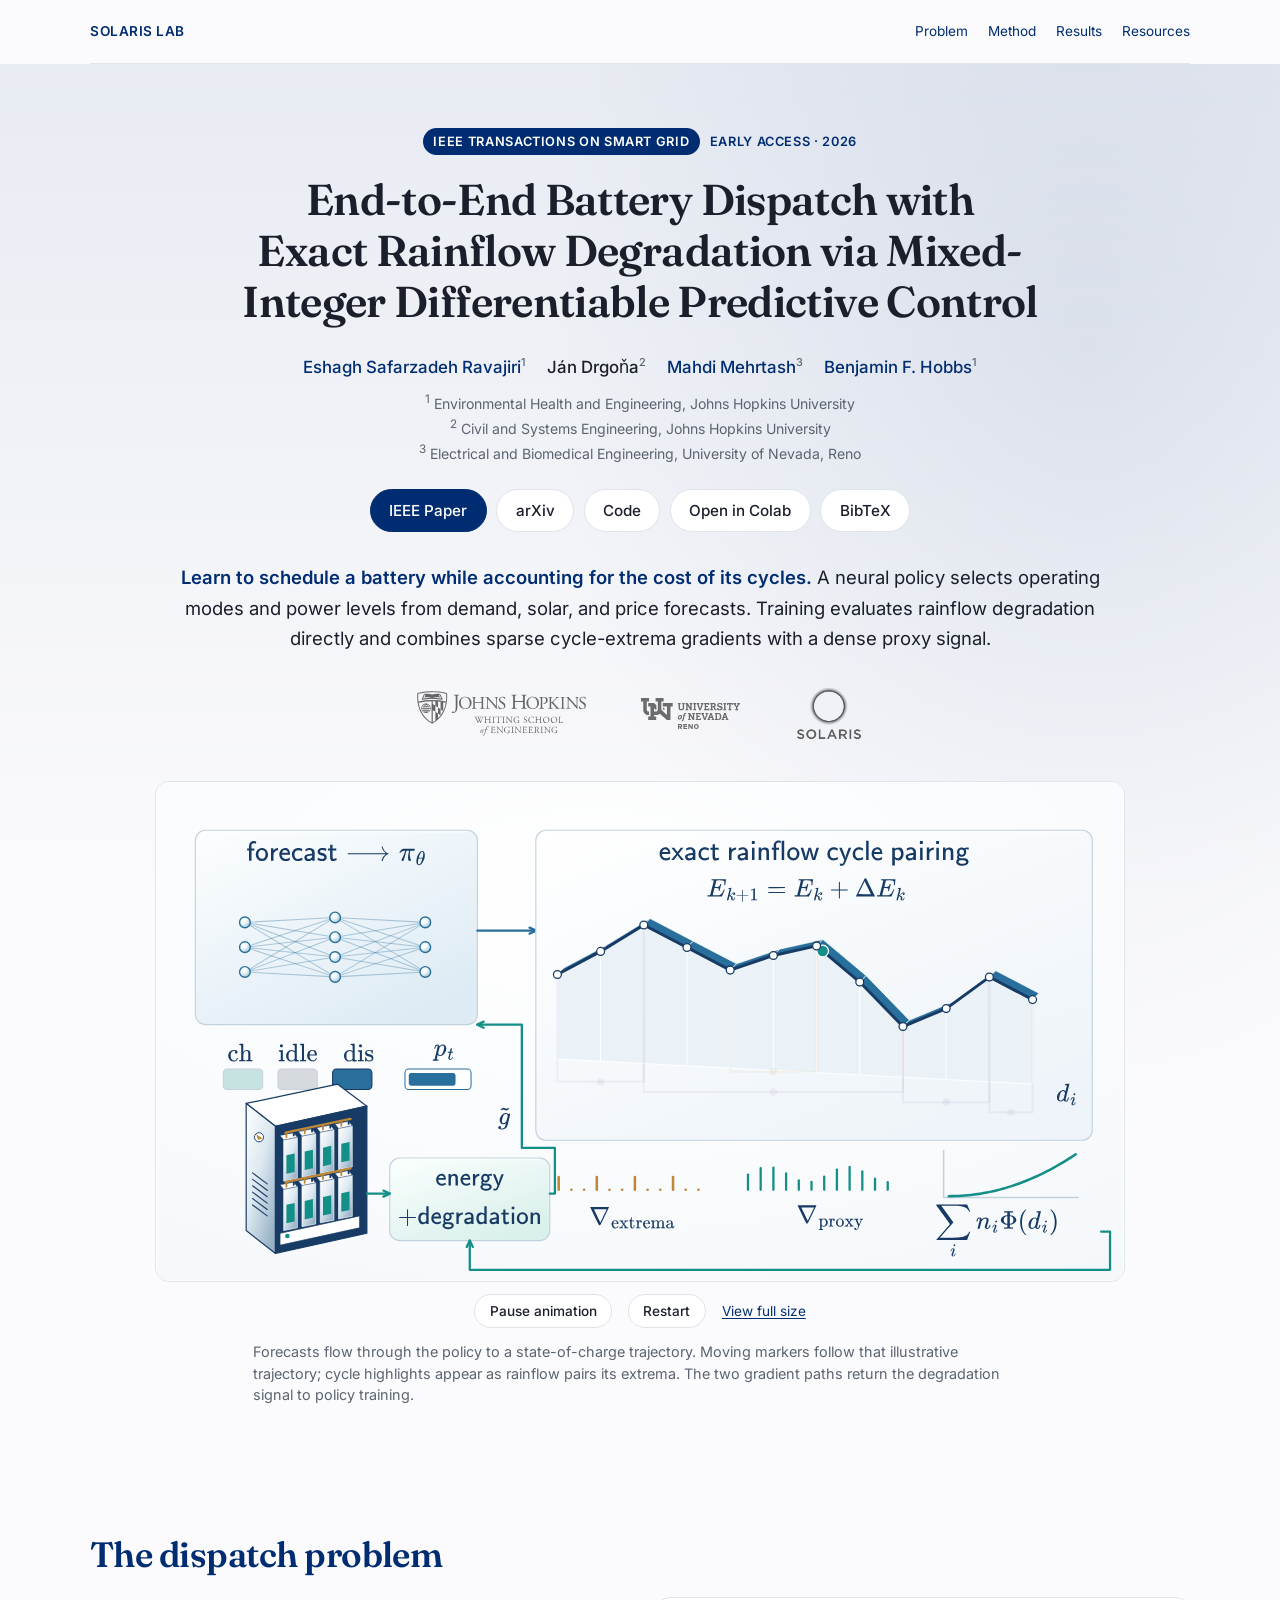
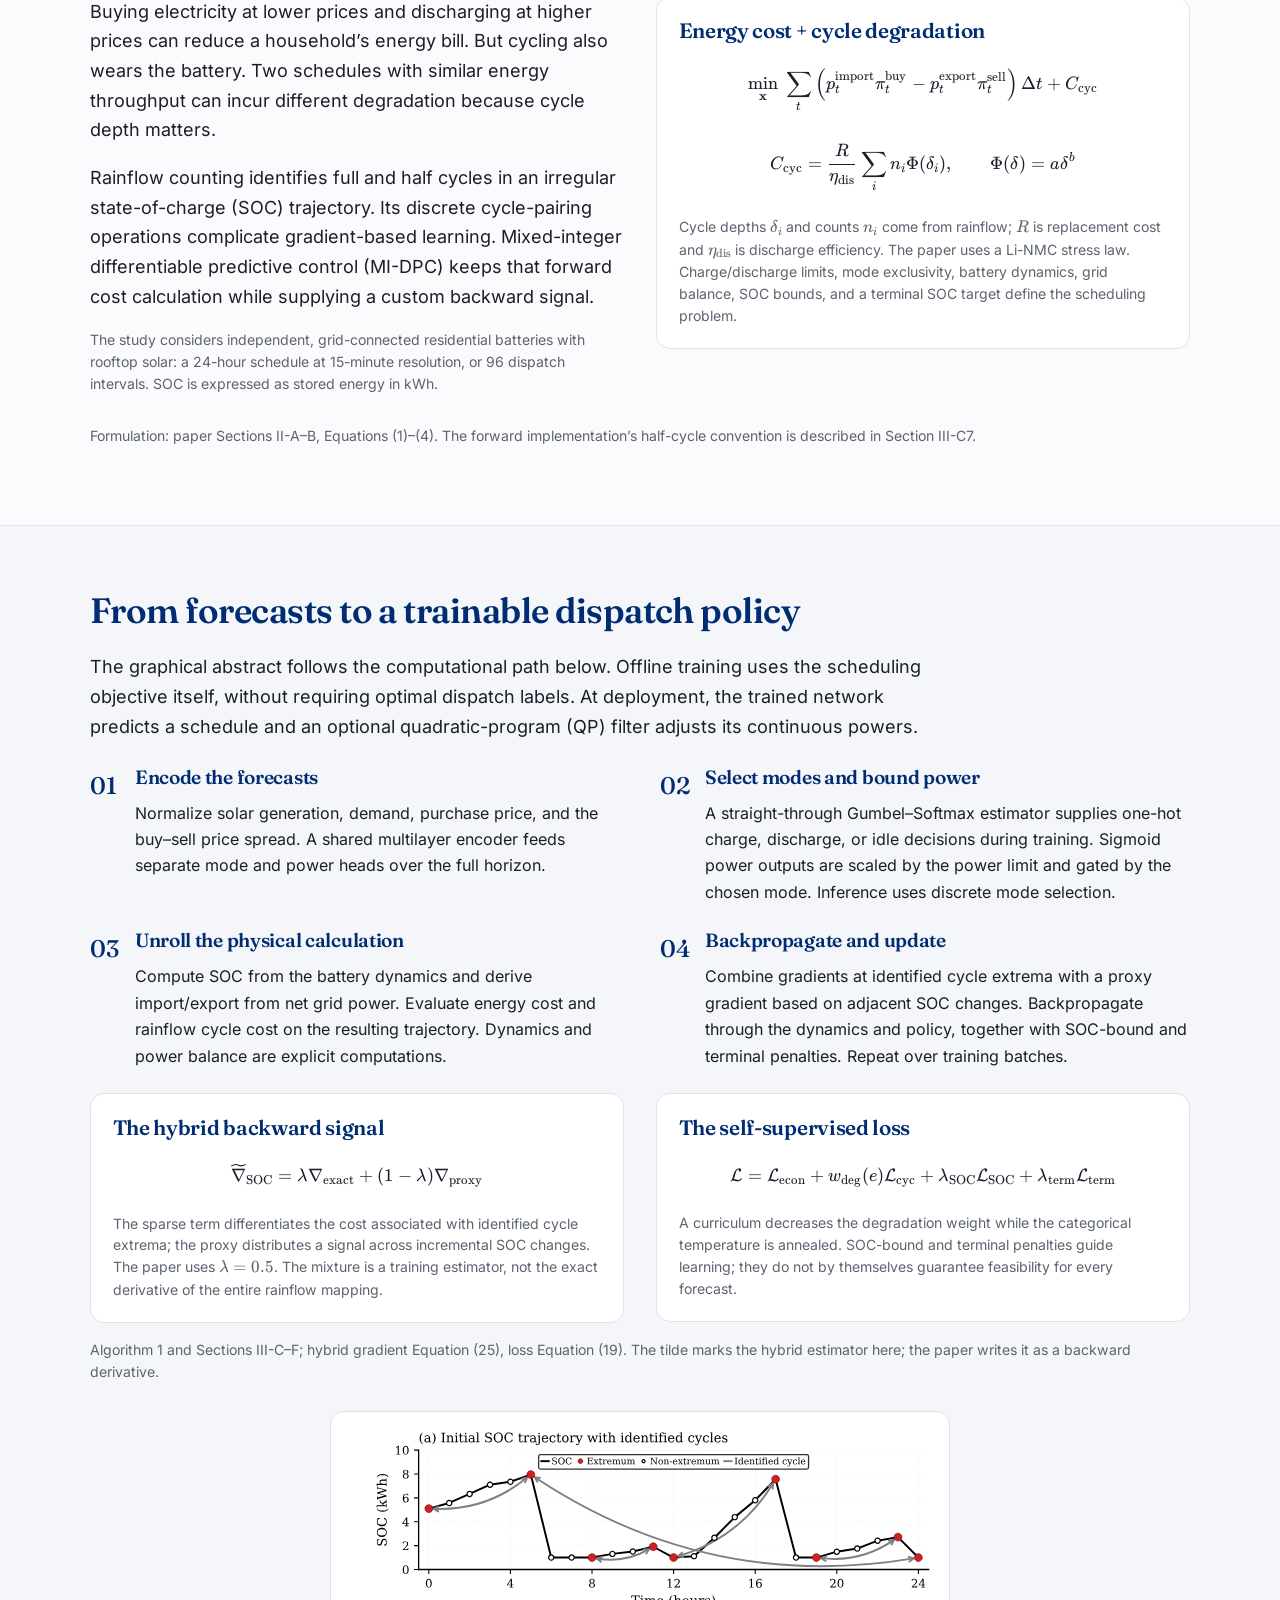
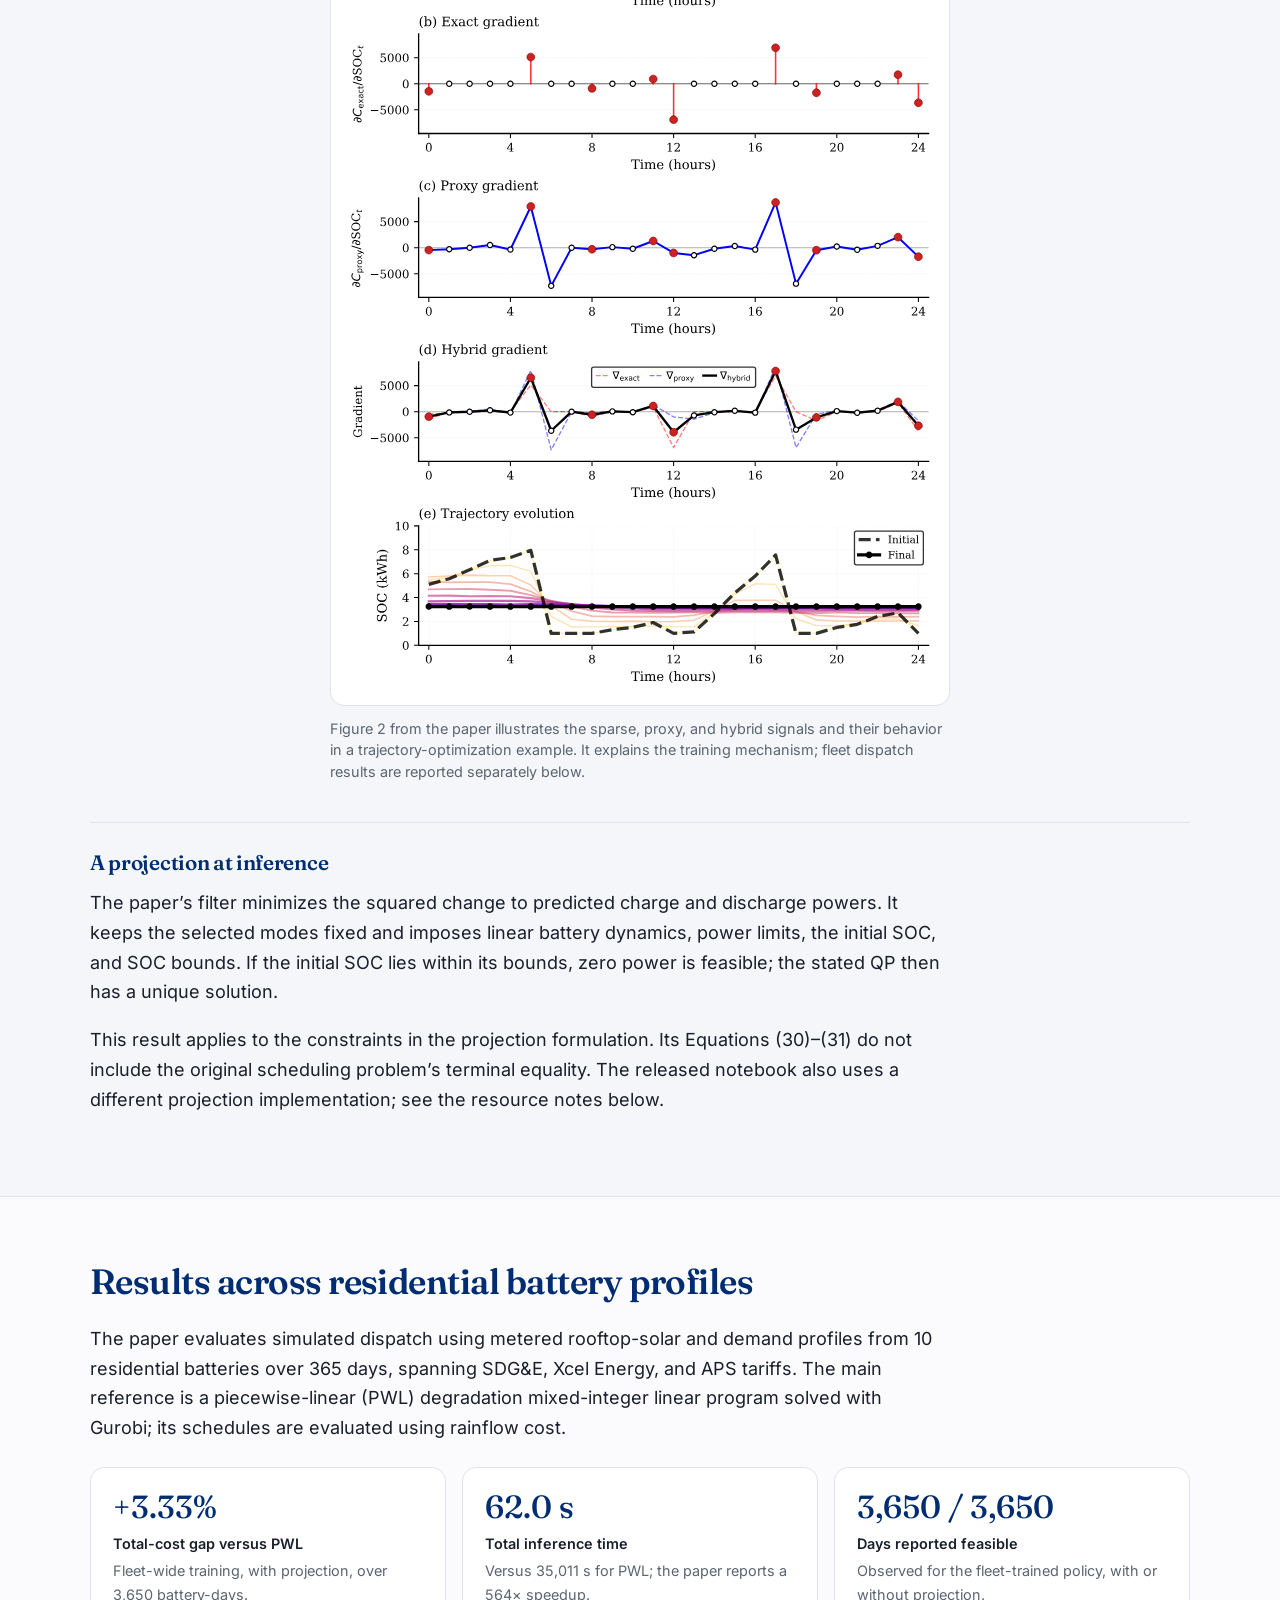
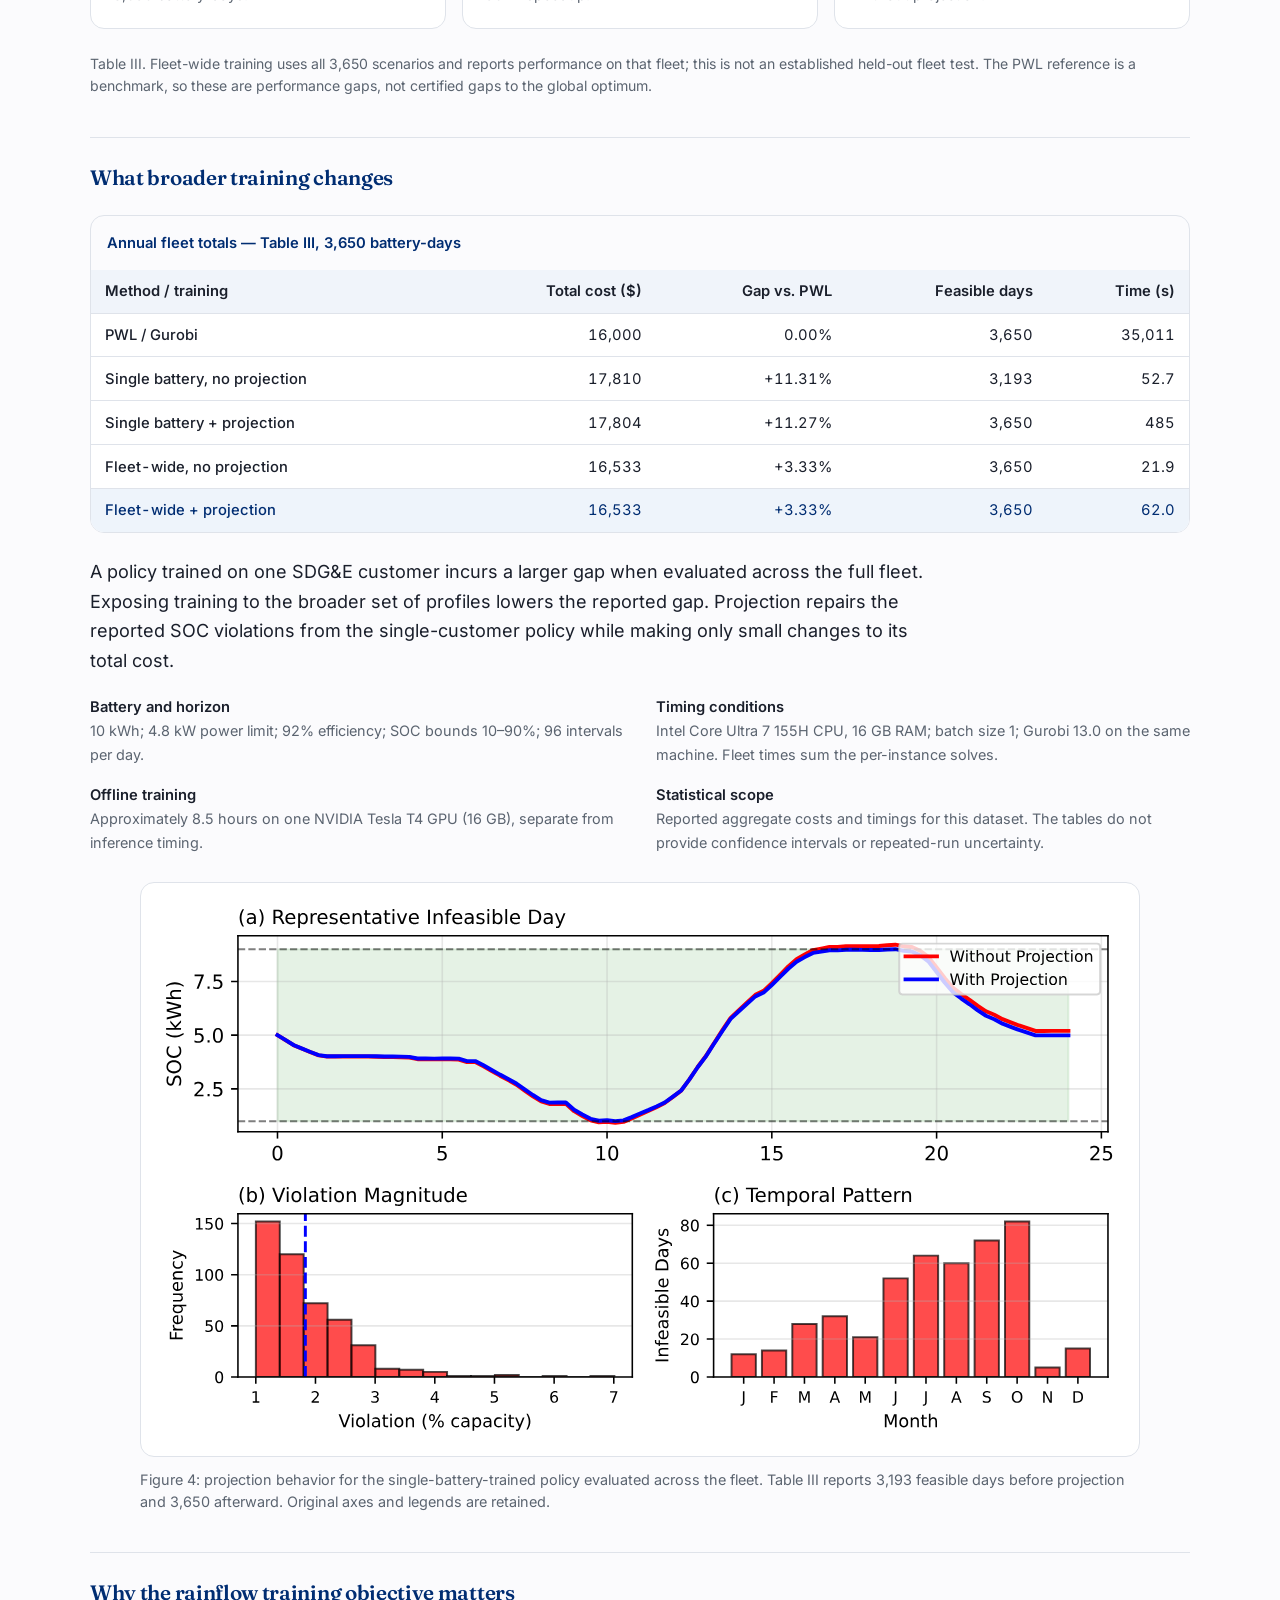
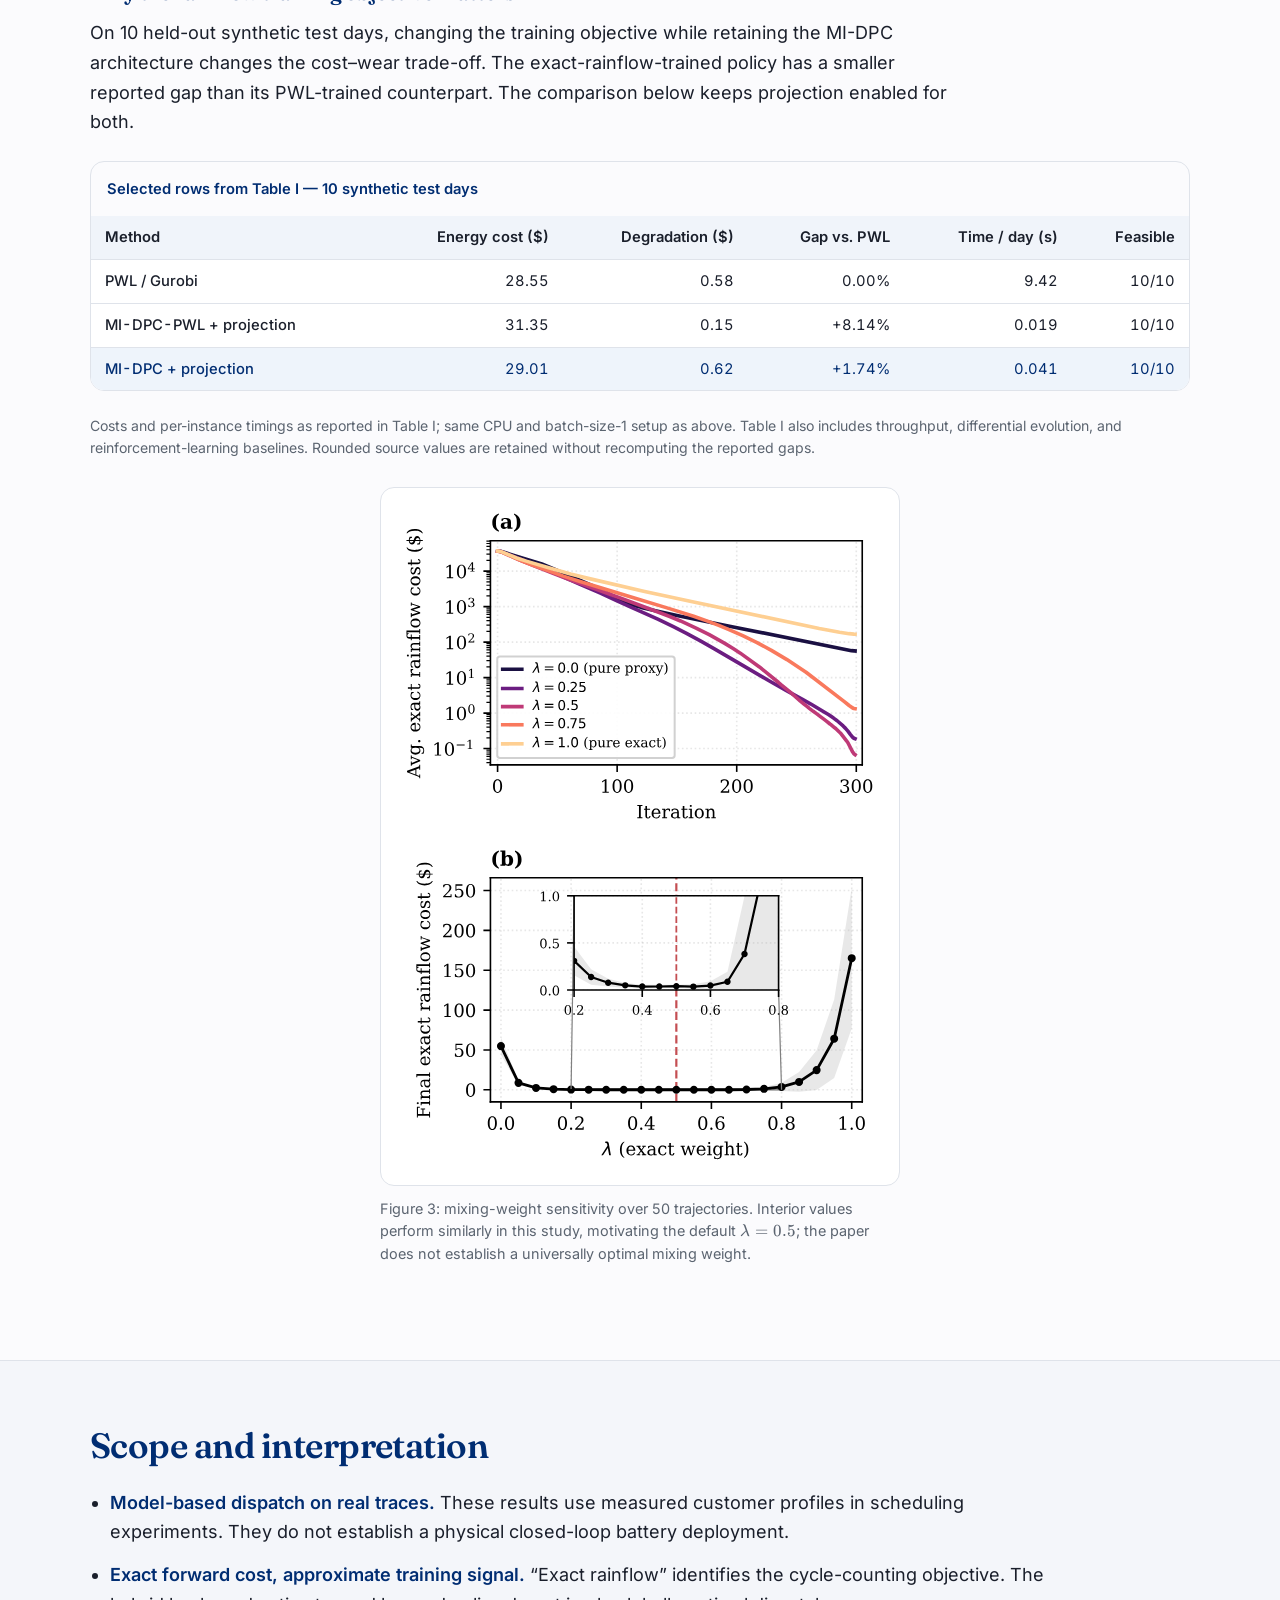
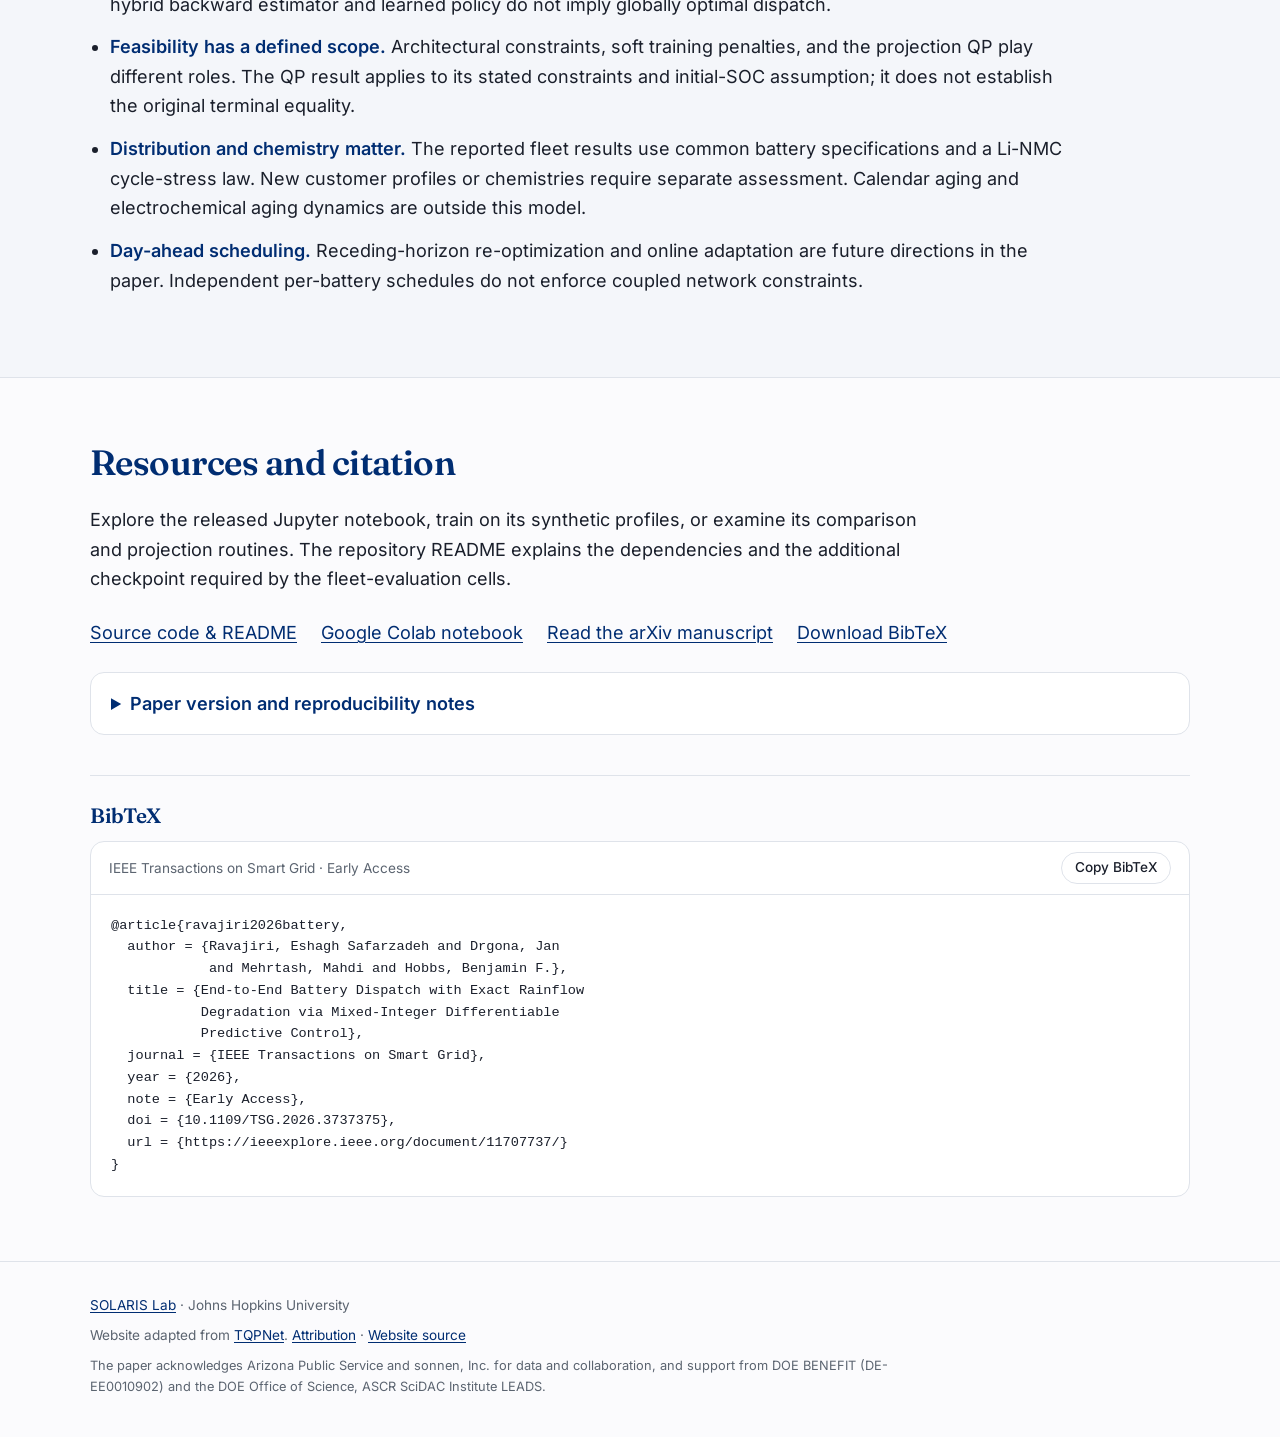
==== website/index.html @ 309ae345 "Add Battery-MI-DPC research website with audited sources and Pages workflow" ====
<!doctype html>
<html lang="en">
<head>
  <meta charset="utf-8">
  <meta name="viewport" content="width=device-width, initial-scale=1">
  <title>Battery-MI-DPC | End-to-End Battery Dispatch with Exact Rainflow Degradation</title>
  <meta name="description" content="Self-supervised battery dispatch with mixed-integer differentiable predictive control, exact rainflow cost evaluation, hybrid gradients, and an optional feasibility projection.">
  <link rel="canonical" href="https://solaris-jhu.github.io/Battery-MI-DPC/">
  <meta property="og:type" content="website">
  <meta property="og:title" content="Battery-MI-DPC · Degradation-aware battery dispatch">
  <meta property="og:description" content="Learn charge, discharge, and idle schedules with exact rainflow cost evaluation and a hybrid training gradient.">
  <meta property="og:url" content="https://solaris-jhu.github.io/Battery-MI-DPC/">
  <meta property="og:image" content="https://solaris-jhu.github.io/Battery-MI-DPC/static/og.png">
  <meta property="og:image:alt" content="Battery-MI-DPC: mixed-integer battery dispatch with exact rainflow degradation">
  <meta name="twitter:card" content="summary_large_image">
  <meta name="twitter:title" content="Battery-MI-DPC">
  <meta name="twitter:description" content="End-to-end battery dispatch with exact rainflow degradation.">
  <meta name="twitter:image" content="https://solaris-jhu.github.io/Battery-MI-DPC/static/og.png">
  <meta name="citation_title" content="End-to-End Battery Dispatch with Exact Rainflow Degradation via Mixed-Integer Differentiable Predictive Control">
  <meta name="citation_author" content="Ravajiri, Eshagh Safarzadeh">
  <meta name="citation_author" content="Drgona, Jan">
  <meta name="citation_author" content="Mehrtash, Mahdi">
  <meta name="citation_author" content="Hobbs, Benjamin F.">
  <meta name="citation_publication_date" content="2026">
  <meta name="citation_journal_title" content="IEEE Transactions on Smart Grid">
  <meta name="citation_doi" content="10.1109/TSG.2026.3737375">
  <meta name="citation_arxiv_id" content="2609.12968">
  <meta name="citation_abstract_html_url" content="https://ieeexplore.ieee.org/document/11707737">
  <meta name="citation_pdf_url" content="https://arxiv.org/pdf/2609.12968v1">
  <script type="application/ld+json">{"@context":"https://schema.org","@type":"ScholarlyArticle","headline":"End-to-End Battery Dispatch with Exact Rainflow Degradation via Mixed-Integer Differentiable Predictive Control","author":[{"@type":"Person","name":"Eshagh Safarzadeh Ravajiri","affiliation":{"@type":"Organization","name":"Johns Hopkins University"}},{"@type":"Person","name":"Ján Drgoňa","affiliation":{"@type":"Organization","name":"Johns Hopkins University"}},{"@type":"Person","name":"Mahdi Mehrtash","affiliation":{"@type":"Organization","name":"University of Nevada, Reno"}},{"@type":"Person","name":"Benjamin F. Hobbs","affiliation":{"@type":"Organization","name":"Johns Hopkins University"}}],"isPartOf":{"@type":"Periodical","name":"IEEE Transactions on Smart Grid"},"datePublished":"2026","identifier":"10.1109/TSG.2026.3737375","sameAs":["https://doi.org/10.1109/TSG.2026.3737375","https://arxiv.org/abs/2609.12968"],"url":"https://solaris-jhu.github.io/Battery-MI-DPC/","image":"https://solaris-jhu.github.io/Battery-MI-DPC/static/og.png","codeRepository":"https://github.com/SOLARIS-JHU/Battery-MI-DPC"}</script>
  <link rel="icon" type="image/png" href="static/logos/solaris.png">
  <link rel="stylesheet" href="static/fonts/fonts.css">
  <link rel="stylesheet" href="style.css">
  <link rel="stylesheet" href="static/vendor/katex/katex.min.css">
  <script defer src="static/vendor/katex/katex.min.js"></script>
  <script defer src="static/vendor/katex/auto-render.min.js"></script>
  <script defer src="main.js"></script>
</head>
<body>
<a class="skip" href="#main">Skip to content</a>
<nav class="site-nav wrap" aria-label="Project navigation">
  <a class="brand" href="https://solaris-jhu.github.io/solaris-website/">SOLARIS LAB</a>
  <div class="nav-links"><a href="#problem">Problem</a><a href="#method">Method</a><a href="#results">Results</a><a href="#resources">Resources</a></div>
</nav>
<main id="main">
  <section class="hero" aria-labelledby="paper-title">
    <div class="wrap">
      <header class="hero-head">
        <p class="eyebrow"><span class="pill">IEEE Transactions on Smart Grid</span> Early Access · 2026</p>
        <h1 id="paper-title">End-to-End Battery Dispatch with Exact Rainflow Degradation via Mixed-Integer Differentiable Predictive Control</h1>
        <p class="authors">
          <span><a href="https://ai2ai.engineering.jhu.edu/2026-2027-amazon-doctoral-fellows/">Eshagh Safarzadeh Ravajiri</a><sup>1</sup></span>
          <span>Ján Drgoňa<sup>2</sup></span>
          <span><a href="https://www.unr.edu/ebme/people/mahdi-mehrtash">Mahdi Mehrtash</a><sup>3</sup></span>
          <span><a href="https://engineering.jhu.edu/faculty/benjamin-hobbs/">Benjamin F. Hobbs</a><sup>1</sup></span>
        </p>
        <p class="affiliations"><sup>1</sup> Environmental Health and Engineering, Johns Hopkins University<br><sup>2</sup> Civil and Systems Engineering, Johns Hopkins University<br><sup>3</sup> Electrical and Biomedical Engineering, University of Nevada, Reno</p>
        <div class="buttons" aria-label="Paper resources">
          <a class="btn btn-primary" href="https://ieeexplore.ieee.org/document/11707737">IEEE Paper</a>
          <a class="btn" href="https://arxiv.org/abs/2609.12968">arXiv</a>
          <a class="btn" href="https://github.com/SOLARIS-JHU/Battery-MI-DPC">Code</a>
          <a class="btn" href="https://colab.research.google.com/github/SOLARIS-JHU/Battery-MI-DPC/blob/main/Battery-MI-DPC.ipynb">Open in Colab</a>
          <a class="btn" href="#citation">BibTeX</a>
        </div>
      </header>
      <p class="summary"><strong>Learn to schedule a battery while accounting for the cost of its cycles.</strong> A neural policy selects operating modes and power levels from demand, solar, and price forecasts. Training evaluates rainflow degradation directly and combines sparse cycle-extrema gradients with a dense proxy signal.</p>
      <div class="logos" aria-label="Participating institutions and laboratory">
        <a href="https://engineering.jhu.edu/" aria-label="Johns Hopkins Whiting School of Engineering"><img src="static/logos/jhu-whiting.svg" width="240" height="64" alt="Johns Hopkins Whiting School of Engineering"></a>
        <a href="https://www.unr.edu/" aria-label="University of Nevada, Reno"><img src="static/logos/nevada.svg" width="481" height="190" alt="University of Nevada, Reno"></a>
        <a href="https://solaris-jhu.github.io/solaris-website/" aria-label="SOLARIS Lab"><img class="lab-logo" src="static/logos/solaris.png" width="240" height="199" alt="SOLARIS Lab"></a>
      </div>
      <figure class="graphical-abstract">
        <object id="abstract-animation" data="static/figures/graphical-abstract-animated.svg" type="image/svg+xml" aria-label="Animated graphical abstract: forecasts enter a mode and power policy; battery dynamics produce an energy trajectory; rainflow pairs cycles; extrema and proxy gradients return to training.">
          <img src="static/figures/graphical-abstract.svg" width="760" height="392" alt="Battery policy, SOC dynamics, rainflow cycle pairing, and hybrid gradient feedback.">
        </object>
        <div class="abstract-controls"><button class="btn" id="toggle-animation" type="button" disabled>Pause animation</button><button class="btn" id="restart-animation" type="button" disabled>Restart</button><a href="static/figures/graphical-abstract-animated.svg">View full size</a></div>
        <figcaption>Forecasts flow through the policy to a state-of-charge trajectory. Moving markers follow that illustrative trajectory; cycle highlights appear as rainflow pairs its extrema. The two gradient paths return the degradation signal to policy training.</figcaption>
      </figure>
    </div>
  </section>

  <section id="problem" aria-labelledby="problem-title">
    <div class="wrap">
      <h2 id="problem-title">The dispatch problem</h2>
      <div class="two-col">
        <div class="prose">
          <p>Buying electricity at lower prices and discharging at higher prices can reduce a household’s energy bill. But cycling also wears the battery. Two schedules with similar energy throughput can incur different degradation because cycle depth matters.</p>
          <p>Rainflow counting identifies full and half cycles in an irregular state-of-charge (SOC) trajectory. Its discrete cycle-pairing operations complicate gradient-based learning. Mixed-integer differentiable predictive control (MI-DPC) keeps that forward cost calculation while supplying a custom backward signal.</p>
          <p class="small">The study considers independent, grid-connected residential batteries with rooftop solar: a 24-hour schedule at 15-minute resolution, or 96 dispatch intervals. SOC is expressed as stored energy in kWh.</p>
        </div>
        <div class="equation-card">
          <h3>Energy cost + cycle degradation</h3>
          <div class="math">$$\min_{\mathbf{x}}\;\sum_t\left(p_t^{\mathrm{import}}\pi_t^{\mathrm{buy}}-p_t^{\mathrm{export}}\pi_t^{\mathrm{sell}}\right)\Delta t+C_{\mathrm{cyc}}$$</div>
          <div class="math">$$C_{\mathrm{cyc}}=\frac{R}{\eta_{\mathrm{dis}}}\sum_i n_i\Phi(\delta_i),\qquad\Phi(\delta)=a\delta^b$$</div>
          <p class="small">Cycle depths \(\delta_i\) and counts \(n_i\) come from rainflow; \(R\) is replacement cost and \(\eta_{\mathrm{dis}}\) is discharge efficiency. The paper uses a Li-NMC stress law. Charge/discharge limits, mode exclusivity, battery dynamics, grid balance, SOC bounds, and a terminal SOC target define the scheduling problem.</p>
        </div>
      </div>
      <p class="source">Formulation: paper Sections II-A–B, Equations (1)–(4). The forward implementation’s half-cycle convention is described in Section III-C7.</p>
    </div>
  </section>

  <section class="alt" id="method" aria-labelledby="method-title">
    <div class="wrap">
      <h2 id="method-title">From forecasts to a trainable dispatch policy</h2>
      <p class="prose">The graphical abstract follows the computational path below. Offline training uses the scheduling objective itself, without requiring optimal dispatch labels. At deployment, the trained network predicts a schedule and an optional quadratic-program (QP) filter adjusts its continuous powers.</p>
      <ol class="method-steps">
        <li><h3>Encode the forecasts</h3><p>Normalize solar generation, demand, purchase price, and the buy–sell price spread. A shared multilayer encoder feeds separate mode and power heads over the full horizon.</p></li>
        <li><h3>Select modes and bound power</h3><p>A straight-through Gumbel–Softmax estimator supplies one-hot charge, discharge, or idle decisions during training. Sigmoid power outputs are scaled by the power limit and gated by the chosen mode. Inference uses discrete mode selection.</p></li>
        <li><h3>Unroll the physical calculation</h3><p>Compute SOC from the battery dynamics and derive import/export from net grid power. Evaluate energy cost and rainflow cycle cost on the resulting trajectory. Dynamics and power balance are explicit computations.</p></li>
        <li><h3>Backpropagate and update</h3><p>Combine gradients at identified cycle extrema with a proxy gradient based on adjacent SOC changes. Backpropagate through the dynamics and policy, together with SOC-bound and terminal penalties. Repeat over training batches.</p></li>
      </ol>
      <div class="two-col">
        <div class="equation-card">
          <h3>The hybrid backward signal</h3>
          <div class="math">$$\widetilde{\nabla}_{\mathrm{SOC}}=\lambda\nabla_{\mathrm{exact}}+(1-\lambda)\nabla_{\mathrm{proxy}}$$</div>
          <p class="small">The sparse term differentiates the cost associated with identified cycle extrema; the proxy distributes a signal across incremental SOC changes. The paper uses \(\lambda=0.5\). The mixture is a training estimator, not the exact derivative of the entire rainflow mapping.</p>
        </div>
        <div class="equation-card">
          <h3>The self-supervised loss</h3>
          <div class="math">$$\mathcal L=\mathcal L_{\mathrm{econ}}+w_{\mathrm{deg}}(e)\mathcal L_{\mathrm{cyc}}+\lambda_{\mathrm{SOC}}\mathcal L_{\mathrm{SOC}}+\lambda_{\mathrm{term}}\mathcal L_{\mathrm{term}}$$</div>
          <p class="small">A curriculum decreases the degradation weight while the categorical temperature is annealed. SOC-bound and terminal penalties guide learning; they do not by themselves guarantee feasibility for every forecast.</p>
        </div>
      </div>
      <p class="source">Algorithm 1 and Sections III-C–F; hybrid gradient Equation (25), loss Equation (19). The tilde marks the hybrid estimator here; the paper writes it as a backward derivative.</p>
      <figure class="figure figure-gradient">
        <a href="static/figures/hybrid-gradient.svg"><img src="static/figures/hybrid-gradient.svg" loading="lazy" alt="Paper Figure 2: SOC signal, sparse extrema gradient, dense proxy gradient, their hybrid, and rainflow-cost optimization." width="456" height="667"></a>
        <figcaption>Figure 2 from the paper illustrates the sparse, proxy, and hybrid signals and their behavior in a trajectory-optimization example. It explains the training mechanism; fleet dispatch results are reported separately below.</figcaption>
      </figure>
      <h3 class="subsection">A projection at inference</h3>
      <p class="prose">The paper’s filter minimizes the squared change to predicted charge and discharge powers. It keeps the selected modes fixed and imposes linear battery dynamics, power limits, the initial SOC, and SOC bounds. If the initial SOC lies within its bounds, zero power is feasible; the stated QP then has a unique solution.</p>
      <p class="prose">This result applies to the constraints in the projection formulation. Its Equations (30)–(31) do not include the original scheduling problem’s terminal equality. The released notebook also uses a different projection implementation; see the resource notes below.</p>
    </div>
  </section>

  <section id="results" aria-labelledby="results-title">
    <div class="wrap">
      <h2 id="results-title">Results across residential battery profiles</h2>
      <p class="prose">The paper evaluates simulated dispatch using metered rooftop-solar and demand profiles from 10 residential batteries over 365 days, spanning SDG&amp;E, Xcel Energy, and APS tariffs. The main reference is a piecewise-linear (PWL) degradation mixed-integer linear program solved with Gurobi; its schedules are evaluated using rainflow cost.</p>
      <div class="facts">
        <div class="card"><div class="fact-value">+3.33%</div><p><strong>Total-cost gap versus PWL</strong>Fleet-wide training, with projection, over 3,650 battery-days.</p></div>
        <div class="card"><div class="fact-value">62.0 s</div><p><strong>Total inference time</strong>Versus 35,011 s for PWL; the paper reports a 564× speedup.</p></div>
        <div class="card"><div class="fact-value">3,650 / 3,650</div><p><strong>Days reported feasible</strong>Observed for the fleet-trained policy, with or without projection.</p></div>
      </div>
      <p class="small">Table III. Fleet-wide training uses all 3,650 scenarios and reports performance on that fleet; this is not an established held-out fleet test. The PWL reference is a benchmark, so these are performance gaps, not certified gaps to the global optimum.</p>
      <h3 class="subsection">What broader training changes</h3>
      <div class="table-wrap" tabindex="0" role="region" aria-label="Fleet performance comparison, horizontally scrollable">
        <table>
          <caption>Annual fleet totals — Table III, 3,650 battery-days</caption>
          <thead><tr><th scope="col">Method / training</th><th scope="col">Total cost ($)</th><th scope="col">Gap vs. PWL</th><th scope="col">Feasible days</th><th scope="col">Time (s)</th></tr></thead>
          <tbody>
            <tr><th scope="row">PWL / Gurobi</th><td>16,000</td><td>0.00%</td><td>3,650</td><td>35,011</td></tr>
            <tr><th scope="row">Single battery, no projection</th><td>17,810</td><td>+11.31%</td><td>3,193</td><td>52.7</td></tr>
            <tr><th scope="row">Single battery + projection</th><td>17,804</td><td>+11.27%</td><td>3,650</td><td>485</td></tr>
            <tr><th scope="row">Fleet-wide, no projection</th><td>16,533</td><td>+3.33%</td><td>3,650</td><td>21.9</td></tr>
            <tr class="highlight"><th scope="row">Fleet-wide + projection</th><td>16,533</td><td>+3.33%</td><td>3,650</td><td>62.0</td></tr>
          </tbody>
        </table>
      </div>
      <p class="prose">A policy trained on one SDG&amp;E customer incurs a larger gap when evaluated across the full fleet. Exposing training to the broader set of profiles lowers the reported gap. Projection repairs the reported SOC violations from the single-customer policy while making only small changes to its total cost.</p>
      <dl class="settings">
        <div><dt>Battery and horizon</dt><dd>10 kWh; 4.8 kW power limit; 92% efficiency; SOC bounds 10–90%; 96 intervals per day.</dd></div>
        <div><dt>Timing conditions</dt><dd>Intel Core Ultra 7 155H CPU, 16 GB RAM; batch size 1; Gurobi 13.0 on the same machine. Fleet times sum the per-instance solves.</dd></div>
        <div><dt>Offline training</dt><dd>Approximately 8.5 hours on one NVIDIA Tesla T4 GPU (16 GB), separate from inference timing.</dd></div>
        <div><dt>Statistical scope</dt><dd>Reported aggregate costs and timings for this dataset. The tables do not provide confidence intervals or repeated-run uncertainty.</dd></div>
      </dl>
      <figure class="figure figure-wide">
        <a href="static/figures/feasibility-projection.svg"><img src="static/figures/feasibility-projection.svg" loading="lazy" alt="Paper Figure 4: a summer-day SOC trajectory before and after projection, distribution of violations, and temporal pattern of violations." width="497" height="280"></a>
        <figcaption>Figure 4: projection behavior for the single-battery-trained policy evaluated across the fleet. Table III reports 3,193 feasible days before projection and 3,650 afterward. Original axes and legends are retained.</figcaption>
      </figure>
      <h3 class="subsection">Why the rainflow training objective matters</h3>
      <p class="prose">On 10 held-out synthetic test days, changing the training objective while retaining the MI-DPC architecture changes the cost–wear trade-off. The exact-rainflow-trained policy has a smaller reported gap than its PWL-trained counterpart. The comparison below keeps projection enabled for both.</p>
      <div class="table-wrap" tabindex="0" role="region" aria-label="Synthetic comparison, horizontally scrollable">
        <table>
          <caption>Selected rows from Table I — 10 synthetic test days</caption>
          <thead><tr><th scope="col">Method</th><th scope="col">Energy cost ($)</th><th scope="col">Degradation ($)</th><th scope="col">Gap vs. PWL</th><th scope="col">Time / day (s)</th><th scope="col">Feasible</th></tr></thead>
          <tbody>
            <tr><th scope="row">PWL / Gurobi</th><td>28.55</td><td>0.58</td><td>0.00%</td><td>9.42</td><td>10/10</td></tr>
            <tr><th scope="row">MI-DPC-PWL + projection</th><td>31.35</td><td>0.15</td><td>+8.14%</td><td>0.019</td><td>10/10</td></tr>
            <tr class="highlight"><th scope="row">MI-DPC + projection</th><td>29.01</td><td>0.62</td><td>+1.74%</td><td>0.041</td><td>10/10</td></tr>
          </tbody>
        </table>
      </div>
      <p class="small">Costs and per-instance timings as reported in Table I; same CPU and batch-size-1 setup as above. Table I also includes throughput, differential evolution, and reinforcement-learning baselines. Rounded source values are retained without recomputing the reported gaps.</p>
      <figure class="figure figure-sensitivity">
        <a href="static/figures/lambda-sensitivity.svg"><img src="static/figures/lambda-sensitivity.svg" loading="lazy" alt="Paper Figure 3: rainflow-cost convergence and final cost versus the hybrid mixing weight lambda over 50 trajectories." width="247" height="336"></a>
        <figcaption>Figure 3: mixing-weight sensitivity over 50 trajectories. Interior values perform similarly in this study, motivating the default \(\lambda=0.5\); the paper does not establish a universally optimal mixing weight.</figcaption>
      </figure>
    </div>
  </section>

  <section class="alt" id="scope" aria-labelledby="scope-title">
    <div class="wrap">
      <h2 id="scope-title">Scope and interpretation</h2>
      <ul class="scope-list">
        <li><strong>Model-based dispatch on real traces.</strong> These results use measured customer profiles in scheduling experiments. They do not establish a physical closed-loop battery deployment.</li>
        <li><strong>Exact forward cost, approximate training signal.</strong> “Exact rainflow” identifies the cycle-counting objective. The hybrid backward estimator and learned policy do not imply globally optimal dispatch.</li>
        <li><strong>Feasibility has a defined scope.</strong> Architectural constraints, soft training penalties, and the projection QP play different roles. The QP result applies to its stated constraints and initial-SOC assumption; it does not establish the original terminal equality.</li>
        <li><strong>Distribution and chemistry matter.</strong> The reported fleet results use common battery specifications and a Li-NMC cycle-stress law. New customer profiles or chemistries require separate assessment. Calendar aging and electrochemical aging dynamics are outside this model.</li>
        <li><strong>Day-ahead scheduling.</strong> Receding-horizon re-optimization and online adaptation are future directions in the paper. Independent per-battery schedules do not enforce coupled network constraints.</li>
      </ul>
    </div>
  </section>

  <section id="resources" aria-labelledby="resources-title">
    <div class="wrap">
      <h2 id="resources-title">Resources and citation</h2>
      <p class="prose">Explore the released Jupyter notebook, train on its synthetic profiles, or examine its comparison and projection routines. The repository README explains the dependencies and the additional checkpoint required by the fleet-evaluation cells.</p>
      <div class="resource-links"><a href="https://github.com/SOLARIS-JHU/Battery-MI-DPC">Source code &amp; README</a><a href="https://colab.research.google.com/github/SOLARIS-JHU/Battery-MI-DPC/blob/main/Battery-MI-DPC.ipynb">Google Colab notebook</a><a href="https://arxiv.org/html/2609.12968v1">Read the arXiv manuscript</a><a href="citation.bib" download>Download BibTeX</a></div>
      <details>
        <summary>Paper version and reproducibility notes</summary>
        <p>The publication record is <em>IEEE Transactions on Smart Grid</em>, Early Access, 2026, DOI <a href="https://doi.org/10.1109/TSG.2026.3737375">10.1109/TSG.2026.3737375</a>. The scientific descriptions, equations, figures, and results on this page follow <a href="https://arxiv.org/abs/2609.12968v1">arXiv:2609.12968v1</a>. The IEEE full text was inaccessible during preparation, so differences from the version of record could not be checked.</p>
        <p>The released notebook is an implementation resource, not a complete reproduction of every paper experiment. The fleet checkpoint <code>model_15min_div_16.pt</code> and the customer dataset are not included. Its rainflow scaling, projection constraints, and example timing protocol differ from the manuscript. The website reports the manuscript’s results; it does not present a rerun of the notebook.</p>
      </details>
      <h3 class="subsection" id="citation">BibTeX</h3>
      <div class="bibtex-box">
        <div class="bibtex-toolbar"><span>IEEE Transactions on Smart Grid · Early Access</span><button class="btn" id="copy-bibtex" type="button">Copy BibTeX</button></div>
        <pre><code id="bibtex">@article{ravajiri2026battery,
  author = {Ravajiri, Eshagh Safarzadeh and Drgona, Jan
            and Mehrtash, Mahdi and Hobbs, Benjamin F.},
  title = {End-to-End Battery Dispatch with Exact Rainflow
           Degradation via Mixed-Integer Differentiable
           Predictive Control},
  journal = {IEEE Transactions on Smart Grid},
  year = {2026},
  note = {Early Access},
  doi = {10.1109/TSG.2026.3737375},
  url = {https://ieeexplore.ieee.org/document/11707737/}
}</code></pre>
        <p id="copy-status" class="small" role="status" aria-live="polite"></p>
      </div>
    </div>
  </section>
</main>
<footer>
  <div class="wrap">
    <p><a href="https://solaris-jhu.github.io/solaris-website/">SOLARIS Lab</a> · Johns Hopkins University</p>
    <p>Website adapted from <a href="https://solaris-jhu.github.io/TQPNet/">TQPNet</a>. <a href="NOTICE">Attribution</a> · <a href="https://github.com/SOLARIS-JHU/Battery-MI-DPC/tree/main/website">Website source</a></p>
    <p class="funding">The paper acknowledges Arizona Public Service and sonnen, Inc. for data and collaboration, and support from DOE BENEFIT (DE-EE0010902) and the DOE Office of Science, ASCR SciDAC Institute LEADS.</p>
  </div>
</footer>
</body>
</html>
---- website/static/fonts/fonts.css ----
@font-face {
  font-family: 'Fraunces';
  font-style: normal;
  font-weight: 500;
  font-display: swap;
  src: url(fraunces-latin.woff2) format('woff2');
  unicode-range: U+0000-00FF, U+0131, U+0152-0153, U+02BB-02BC, U+02C6, U+02DA, U+02DC, U+0304, U+0308, U+0329, U+2000-206F, U+20AC, U+2122, U+2191, U+2193, U+2212, U+2215, U+FEFF, U+FFFD;
}

@font-face {
  font-family: 'Fraunces';
  font-style: normal;
  font-weight: 600;
  font-display: swap;
  src: url(fraunces-latin.woff2) format('woff2');
  unicode-range: U+0000-00FF, U+0131, U+0152-0153, U+02BB-02BC, U+02C6, U+02DA, U+02DC, U+0304, U+0308, U+0329, U+2000-206F, U+20AC, U+2122, U+2191, U+2193, U+2212, U+2215, U+FEFF, U+FFFD;
}

@font-face {
  font-family: 'Inter';
  font-style: normal;
  font-weight: 400;
  font-display: swap;
  src: url(inter-latin.woff2) format('woff2');
  unicode-range: U+0000-00FF, U+0131, U+0152-0153, U+02BB-02BC, U+02C6, U+02DA, U+02DC, U+0304, U+0308, U+0329, U+2000-206F, U+20AC, U+2122, U+2191, U+2193, U+2212, U+2215, U+FEFF, U+FFFD;
}

@font-face {
  font-family: 'Inter';
  font-style: normal;
  font-weight: 500;
  font-display: swap;
  src: url(inter-latin.woff2) format('woff2');
  unicode-range: U+0000-00FF, U+0131, U+0152-0153, U+02BB-02BC, U+02C6, U+02DA, U+02DC, U+0304, U+0308, U+0329, U+2000-206F, U+20AC, U+2122, U+2191, U+2193, U+2212, U+2215, U+FEFF, U+FFFD;
}

@font-face {
  font-family: 'Inter';
  font-style: normal;
  font-weight: 600;
  font-display: swap;
  src: url(inter-latin.woff2) format('woff2');
  unicode-range: U+0000-00FF, U+0131, U+0152-0153, U+02BB-02BC, U+02C6, U+02DA, U+02DC, U+0304, U+0308, U+0329, U+2000-206F, U+20AC, U+2122, U+2191, U+2193, U+2212, U+2215, U+FEFF, U+FFFD;
}
---- website/style.css ----
/* Adapted from SOLARIS-JHU/TQPNet (Apache-2.0). See NOTICE. */
:root{--bg:#fbfbfd;--fg:#1a1f2b;--muted:#5b6470;--accent:#002d72;--accent-soft:rgba(0,45,114,.08);--card:#fff;--border:#dfe3ea;--radius:14px;--font-body:Inter,system-ui,-apple-system,"Segoe UI",sans-serif;--font-display:Fraunces,Georgia,serif;color-scheme:light}
*,*::before,*::after{box-sizing:border-box}html{scroll-behavior:smooth;scroll-padding-top:1.5rem}body{margin:0;background:var(--bg);color:var(--fg);font-family:var(--font-body);font-size:1.125rem;line-height:1.65;-webkit-font-smoothing:antialiased}img,svg{display:block;max-width:100%;height:auto}a{color:var(--accent);text-underline-offset:.18em;text-decoration-thickness:1px}a:hover{text-decoration-thickness:2px}a:focus-visible,button:focus-visible,summary:focus-visible,[tabindex]:focus-visible{outline:3px solid #2979bd;outline-offset:4px}h1,h2,h3{font-family:var(--font-display);font-weight:600;line-height:1.18;letter-spacing:-.015em;margin:0 0 .6em}h1{font-size:clamp(1.9rem,3.7vw,2.7rem);text-wrap:balance}h2{font-size:clamp(1.6rem,2.8vw,2.2rem);color:var(--accent)}h3{font-size:1.3rem;color:var(--accent)}p{margin:0 0 1em}.wrap{width:min(100% - 2.5rem,1100px);margin-inline:auto}.prose{max-width:78ch}.skip{position:absolute;left:-999px;top:0;z-index:10;background:var(--accent);color:#fff;padding:.6rem 1rem}.skip:focus{left:1rem;top:1rem}section{padding-block:clamp(2.5rem,5vw,4rem)}.alt{background:#f4f6fa;border-block:1px solid var(--border)}
.site-nav{display:flex;align-items:center;justify-content:space-between;gap:1rem;min-height:64px;border-bottom:1px solid var(--border);font-size:.85rem}.site-nav a{text-decoration:none}.site-nav .brand{font-weight:600;letter-spacing:.04em}.nav-links{display:flex;flex-wrap:wrap;gap:1.25rem}.hero{background:radial-gradient(60% 80% at 85% 20%,var(--accent-soft),transparent 70%),linear-gradient(180deg,var(--accent-soft),transparent 60%);padding-top:clamp(2.5rem,5vw,4rem)}.hero-head{text-align:center}.eyebrow{font-size:.8rem;font-weight:600;color:var(--accent);letter-spacing:.05em;text-transform:uppercase;margin-bottom:1.2rem}.pill{display:inline-block;padding:.2rem .65rem;border-radius:999px;background:var(--accent);color:#fff;margin-right:.4rem}.authors{display:flex;flex-wrap:wrap;justify-content:center;gap:.35rem 1.3rem;font-size:1.05rem;font-weight:500;margin:1.4rem 0 .5rem}.authors a{text-decoration:none}.authors sup{font-size:.65em;color:var(--muted)}.affiliations{font-size:.88rem;color:var(--muted);line-height:1.6}.affiliations a{color:inherit}.buttons{display:flex;flex-wrap:wrap;gap:.6rem;justify-content:center;margin:1.5rem 0}.btn{display:inline-flex;align-items:center;justify-content:center;padding:.6rem 1.15rem;border-radius:999px;border:1px solid var(--border);background:var(--card);color:var(--fg);font:500 .95rem/1.4 var(--font-body);text-decoration:none;cursor:pointer}.btn:hover{border-color:var(--accent);color:var(--accent);text-decoration:none}.btn-primary{background:var(--accent);border-color:var(--accent);color:#fff}.btn-primary:hover{color:#fff;filter:brightness(1.1)}.btn:disabled{cursor:default;opacity:.6}.summary{font-size:1.15rem;max-width:80ch;margin:1.9rem auto 0;text-align:center}.summary strong{color:var(--accent)}.logos{display:flex;flex-wrap:wrap;align-items:center;justify-content:center;gap:1.5rem 3rem;margin-top:2rem}.logos img{height:45px;width:auto;max-width:220px;filter:grayscale(1) opacity(.7);transition:filter .2s}.logos a:hover img,.logos a:focus-visible img{filter:none}.logos .lab-logo{height:56px}.graphical-abstract{margin:2.5rem auto 0;max-width:970px}.graphical-abstract object{display:block;width:100%;aspect-ratio:760/392;border:1px solid var(--border);border-radius:var(--radius);background:#fff}.abstract-controls{display:flex;flex-wrap:wrap;justify-content:center;align-items:center;gap:.6rem 1rem;margin-top:.8rem;font-size:.85rem}.abstract-controls .btn{padding:.4rem .9rem;font-size:.85rem}.small,.source{font-size:.88rem;line-height:1.55;color:var(--muted)}.source{margin-top:1rem}.graphical-abstract figcaption{max-width:86ch;margin:.8rem auto 0}.two-col{display:grid;grid-template-columns:minmax(0,1fr) minmax(0,1fr);gap:2rem;align-items:start}.card,.equation-card{background:var(--card);border:1px solid var(--border);border-radius:var(--radius);padding:1.35rem}.math{overflow-x:auto;overflow-y:hidden;margin:1rem 0;font-size:.95rem}.math .katex-display{margin:.5rem 0}.equation-card p:last-child{margin-bottom:0}.method-steps{counter-reset:step;list-style:none;padding:0;margin:1.5rem 0;display:grid;grid-template-columns:1fr 1fr;gap:1.5rem 2.5rem}.method-steps li{counter-increment:step;position:relative;padding-left:2.8rem}.method-steps li::before{content:counter(step,decimal-leading-zero);position:absolute;left:0;top:0;color:var(--accent);font-family:var(--font-display);font-size:1.5rem}.method-steps h3{font-size:1.2rem}.method-steps p{font-size:1rem;margin-bottom:0}.subsection{margin-top:2.5rem;padding-top:1.75rem;border-top:1px solid var(--border)}.figure{margin:1.75rem auto 2rem}.figure img{width:100%;height:auto;background:#fff;border:1px solid var(--border);border-radius:var(--radius);padding:.7rem}.figure-wide{max-width:1000px}.figure-medium{max-width:850px}figcaption{font-size:.9rem;color:var(--muted);line-height:1.5;margin-top:.75rem}.facts{display:grid;grid-template-columns:repeat(3,minmax(0,1fr));gap:1rem;margin:1.5rem 0}.fact-value{font-family:var(--font-display);font-size:2rem;color:var(--accent);line-height:1.15;margin-bottom:.4rem}.facts p{font-size:.9rem;margin:0;color:var(--muted)}.facts strong{display:block;color:var(--fg);margin-bottom:.2rem}.table-wrap{overflow-x:auto;border:1px solid var(--border);border-radius:var(--radius);margin:1.5rem 0}table{border-collapse:collapse;width:100%;font-size:.92rem;line-height:1.5;background:#fff}caption{text-align:left;font-weight:600;padding:1rem;color:var(--accent)}th,td{padding:.65rem .9rem;border-bottom:1px solid var(--border);text-align:right;white-space:nowrap;font-variant-numeric:tabular-nums}thead th{background:#f0f4fa}th:first-child,td:first-child{text-align:left}tbody th{font-weight:500}tbody tr:last-child>*{border-bottom:0}.highlight{background:#eef4fb;color:var(--accent)}.settings{display:grid;grid-template-columns:1fr 1fr;gap:1rem 2rem;margin:1.2rem 0}.settings dt{font-size:.92rem;font-weight:600}.settings dd{margin:0;color:var(--muted);font-size:.9rem}.scope-list{padding-left:1.25rem;max-width:90ch}.scope-list li{margin-bottom:.8rem}.scope-list strong{color:var(--accent)}details{border:1px solid var(--border);border-radius:var(--radius);padding:1rem 1.25rem;margin-top:1.2rem;background:#fff}summary{font-weight:600;color:var(--accent);cursor:pointer}details p{margin-top:1rem;font-size:.95rem}details p:last-child{margin-bottom:0}.resource-links{display:flex;flex-wrap:wrap;gap:.75rem 1.5rem;margin:1.5rem 0}.bibtex-box{border:1px solid var(--border);border-radius:var(--radius);overflow:hidden;background:#fff}.bibtex-toolbar{display:flex;align-items:center;justify-content:space-between;gap:1rem;padding:.6rem 1.1rem;border-bottom:1px solid var(--border);font-size:.85rem;color:var(--muted)}.bibtex-toolbar .btn{padding:.35rem .8rem;font-size:.85rem}pre{margin:0;padding:1.25rem;overflow:auto;font-size:.85rem;line-height:1.6}code{font-family:ui-monospace,SFMono-Regular,Consolas,monospace}#copy-status:empty{display:none}#copy-status{padding:0 1rem}footer{border-top:1px solid var(--border);padding-block:2rem;font-size:.85rem;color:var(--muted)}footer p{margin-bottom:.5rem}.funding{font-size:.8rem;max-width:105ch}
@media(max-width:900px){.two-col{grid-template-columns:1fr}.method-steps{gap:1.5rem}.facts{gap:.75rem}.logos{gap:1.5rem 2rem}.nav-links{gap:.8rem}.figure img{padding:.4rem}}
@media(max-width:600px){body{font-size:1rem}.wrap{width:calc(100% - 2rem)}.site-nav{align-items:flex-start;padding-block:1rem;flex-direction:column;gap:.6rem}.nav-links{font-size:.8rem;gap:.8rem}.hero{padding-top:2rem}.eyebrow{font-size:.7rem}.authors{font-size:.96rem;gap:.4rem .8rem}.affiliations{font-size:.8rem}.summary{font-size:1.05rem}.btn{font-size:.88rem;padding:.5rem .9rem}.logos{gap:1.2rem}.logos img{height:33px;max-width:160px}.logos .lab-logo{height:42px}.graphical-abstract{margin-top:1.8rem}.method-steps,.settings,.facts{grid-template-columns:1fr}.facts .card{padding:1rem 1.2rem}.fact-value{font-size:1.8rem}.math{font-size:.8rem}table{font-size:.83rem}pre{font-size:.75rem}.figure img{padding:.25rem}.card,.equation-card{padding:1.1rem}.pill{margin-bottom:.4rem}.graphical-abstract figcaption{font-size:.82rem}section{padding-block:2.5rem}}
@media(prefers-reduced-motion:reduce){html{scroll-behavior:auto}*{transition:none!important;animation:none!important}}
.figure-gradient{max-width:620px}.figure-sensitivity{max-width:520px}
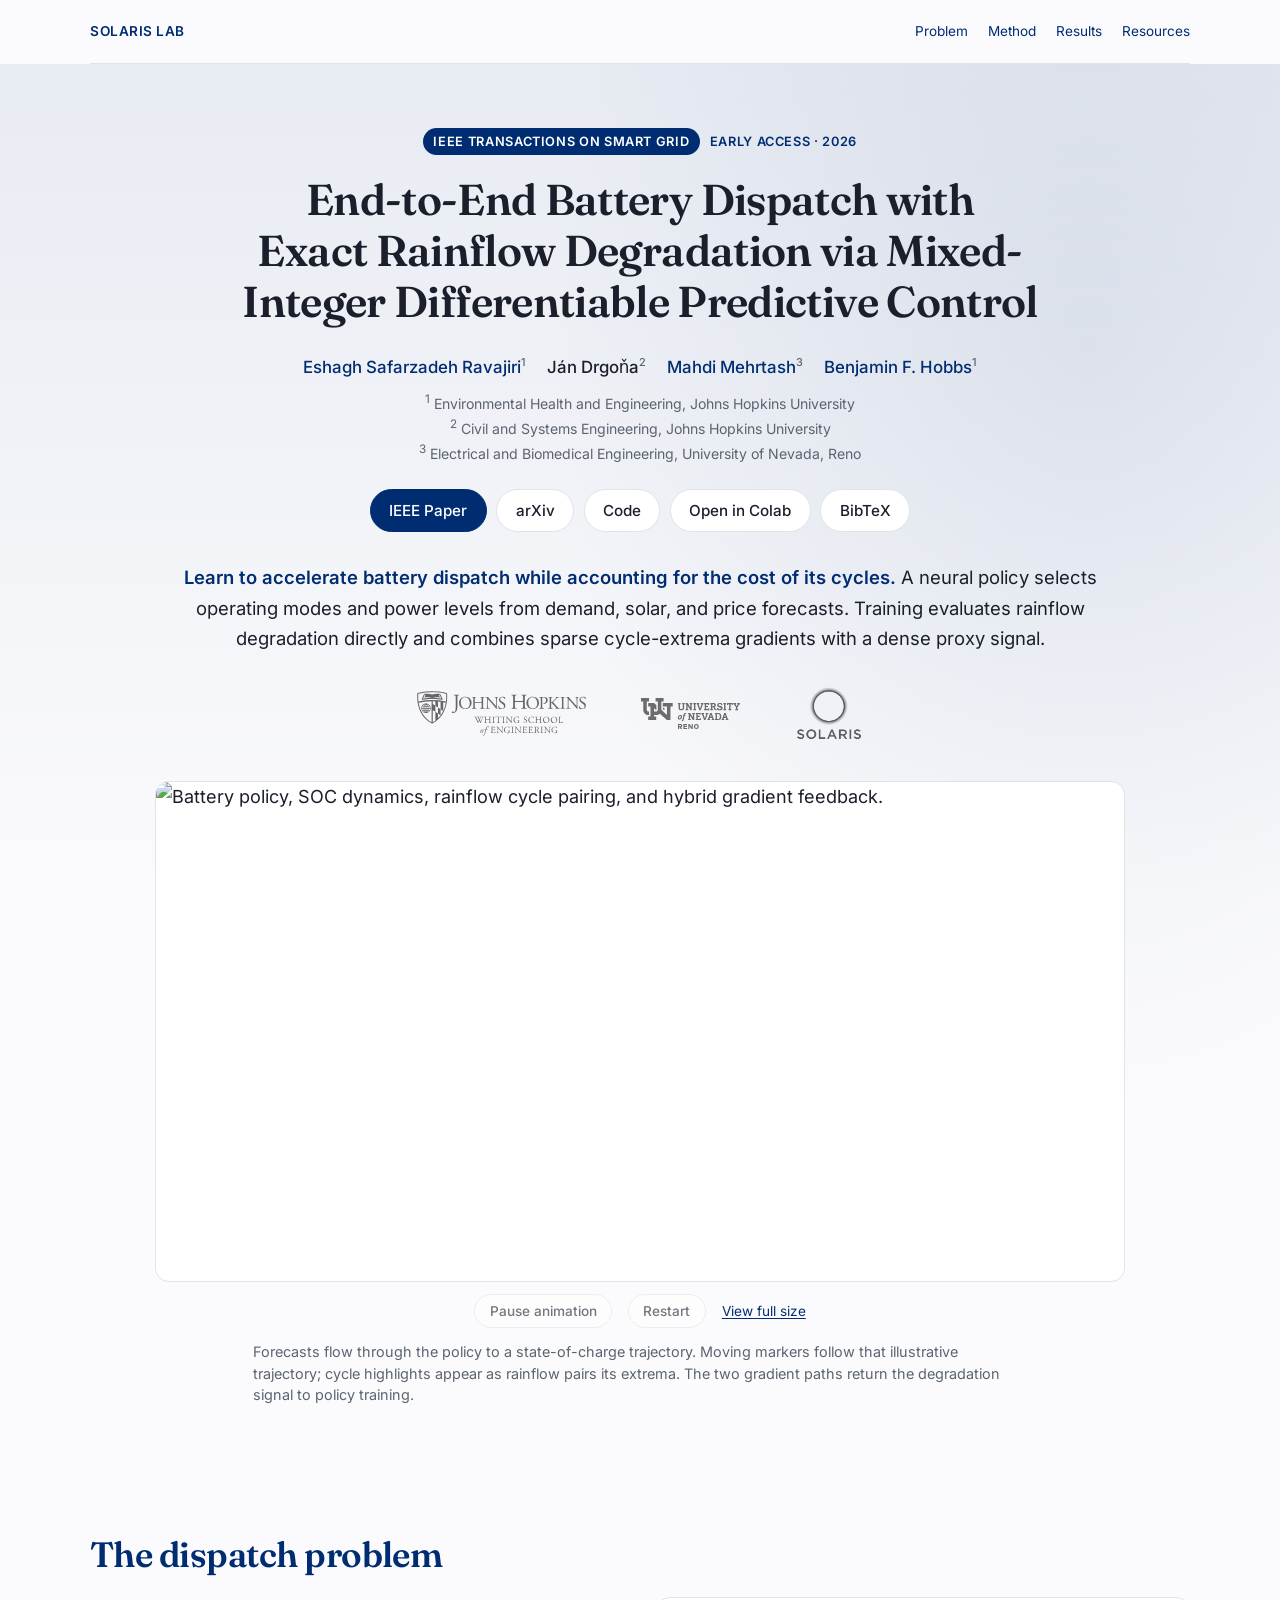
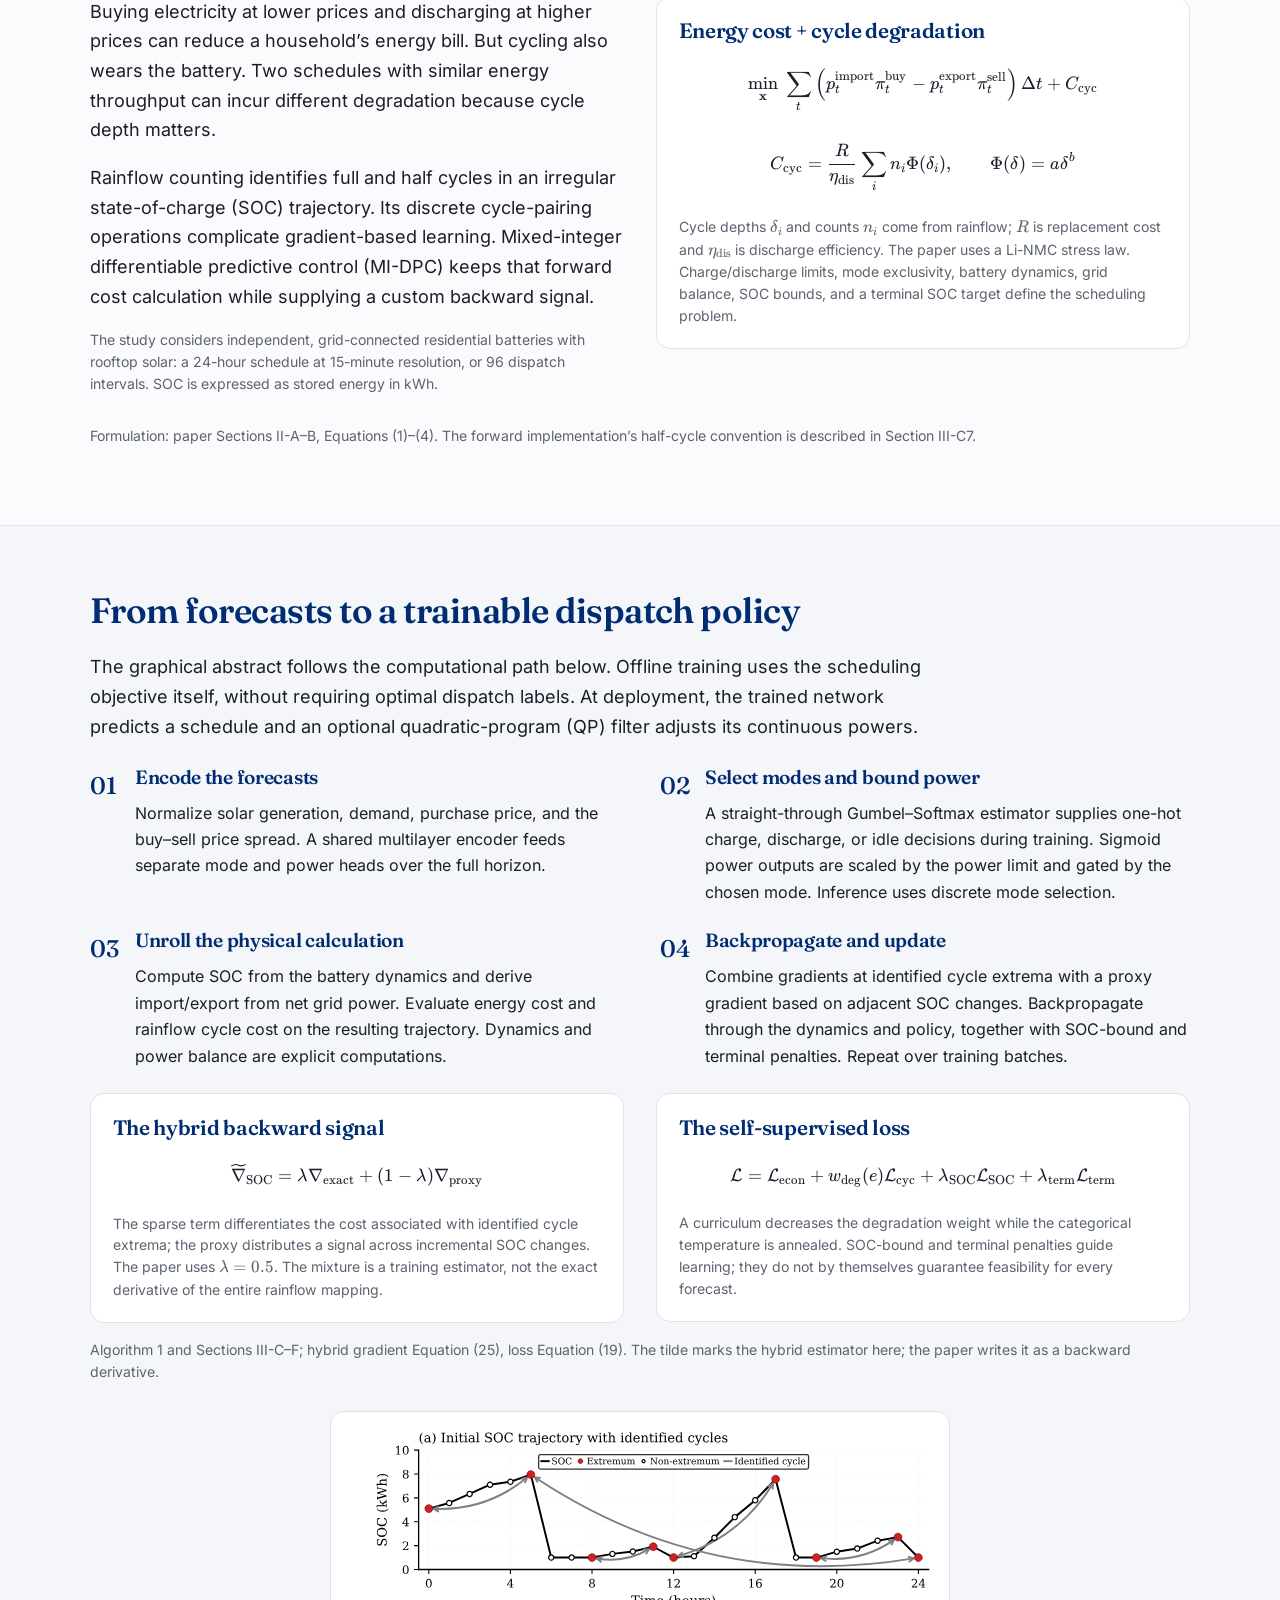
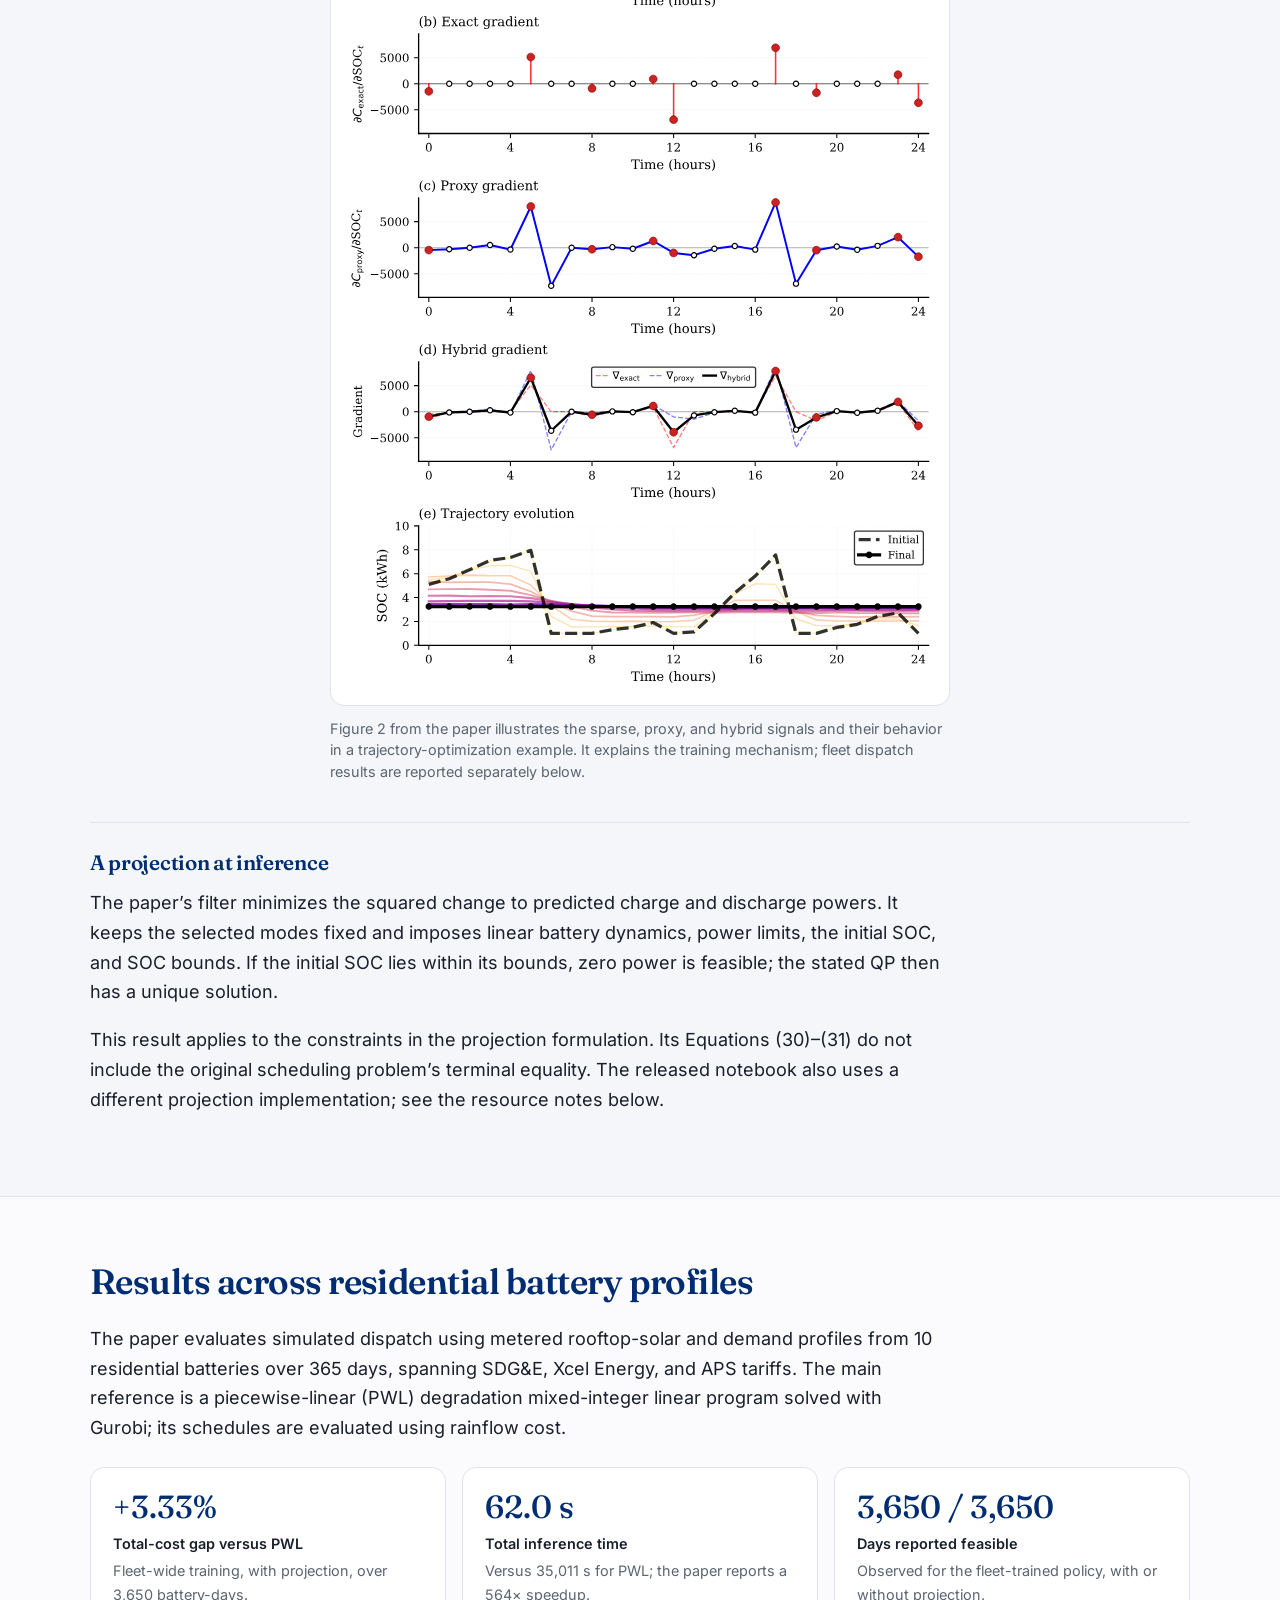
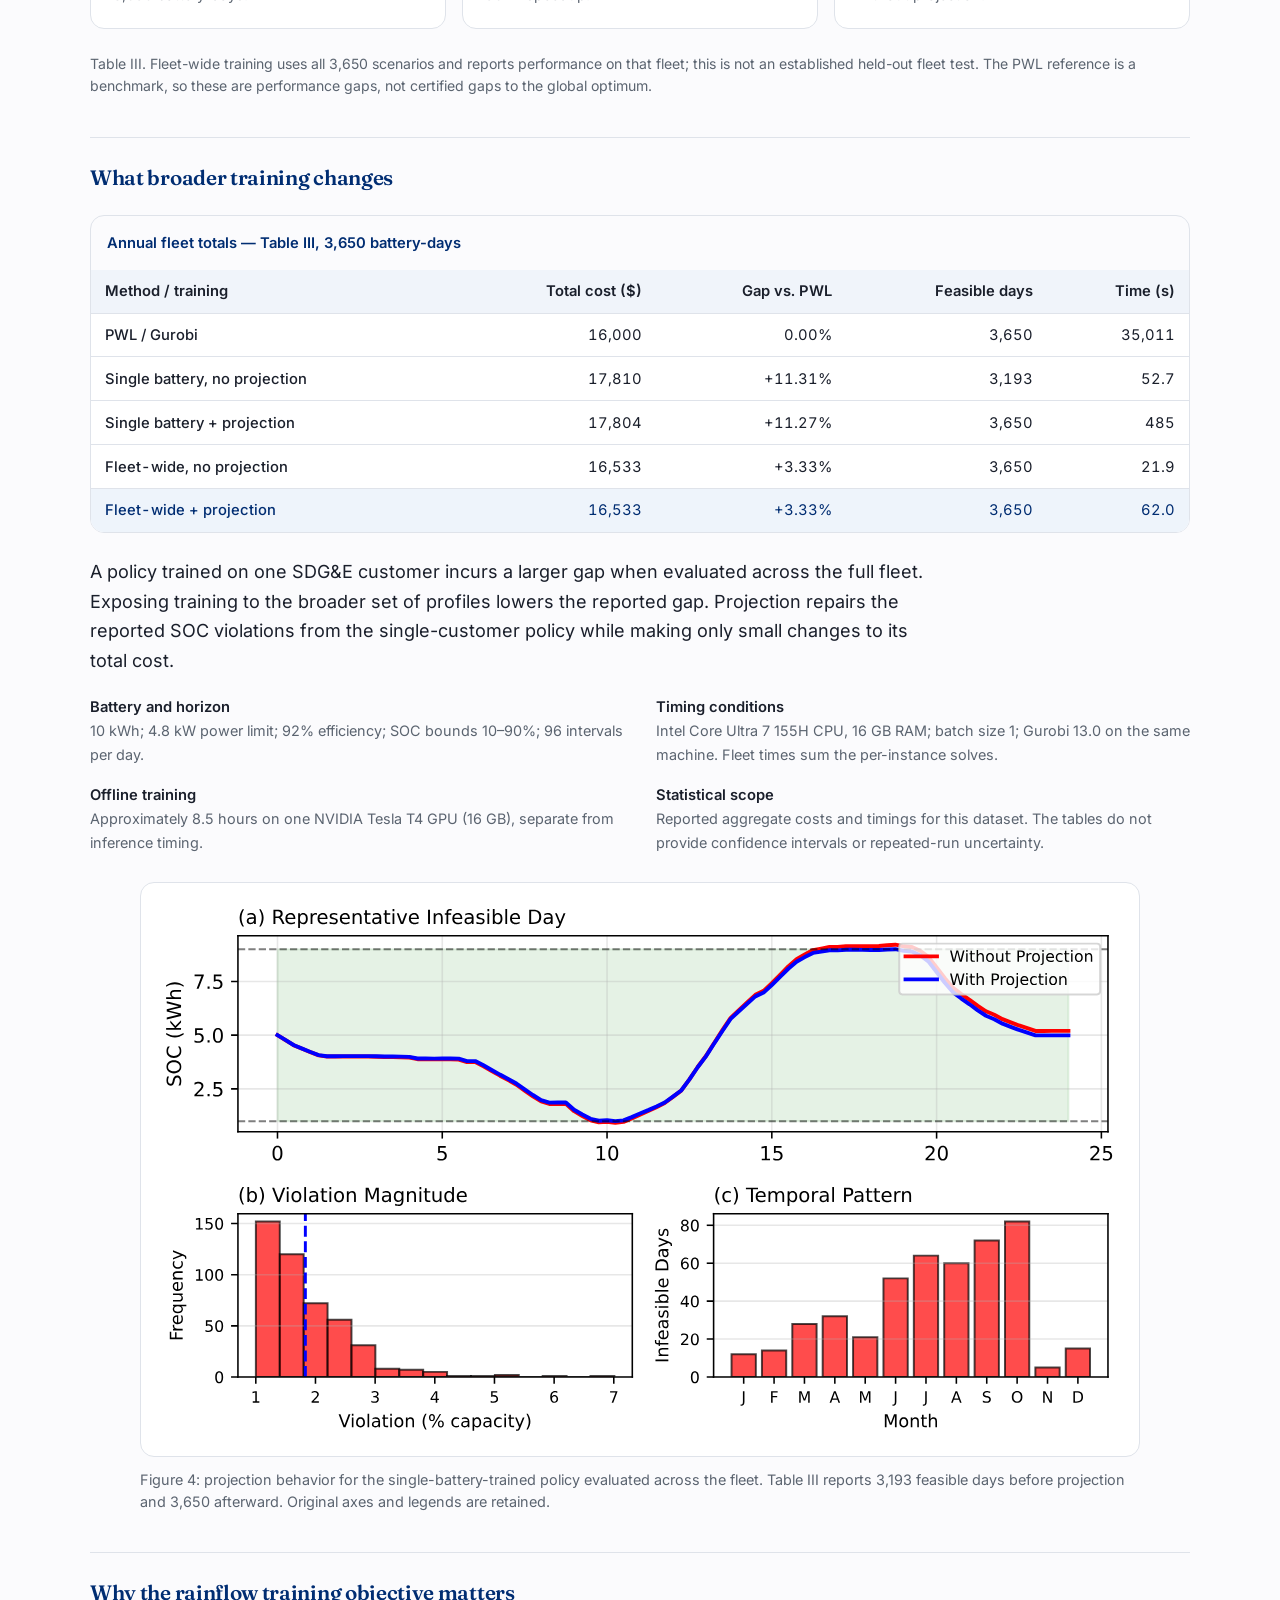
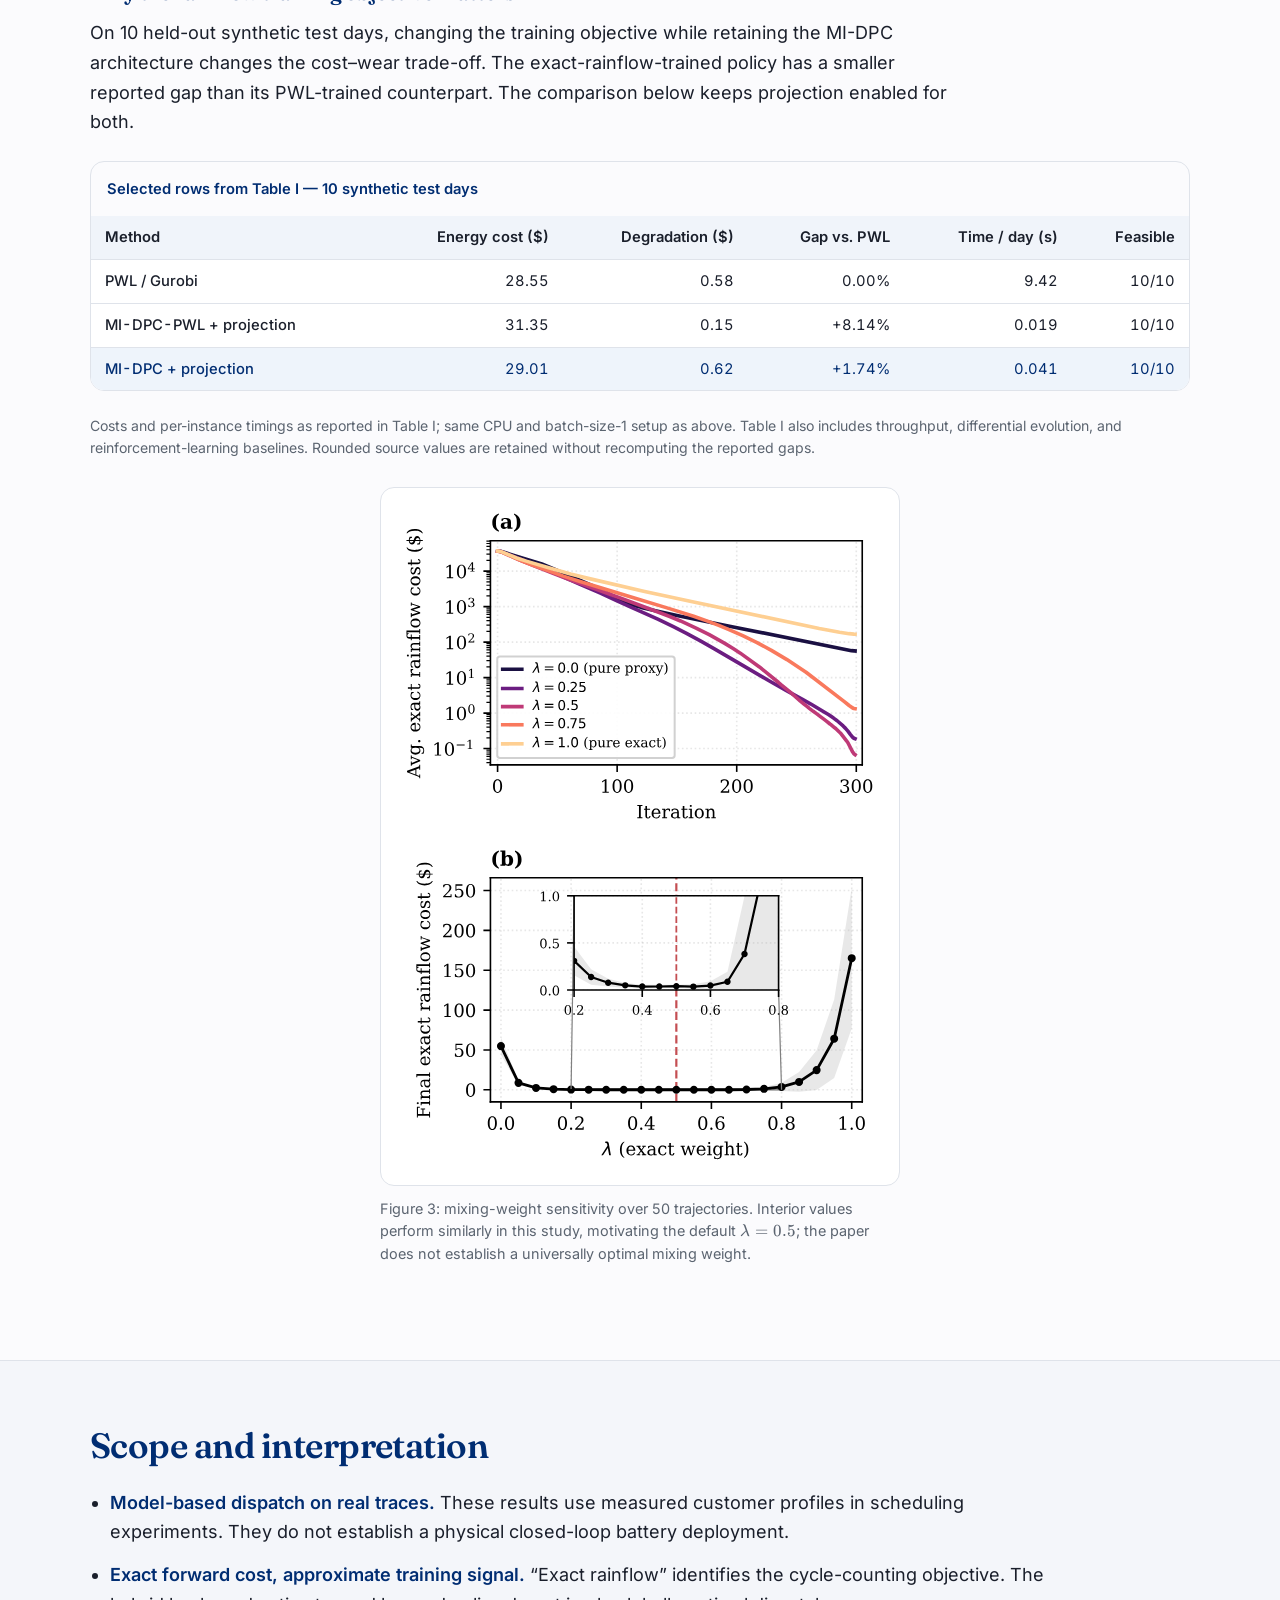
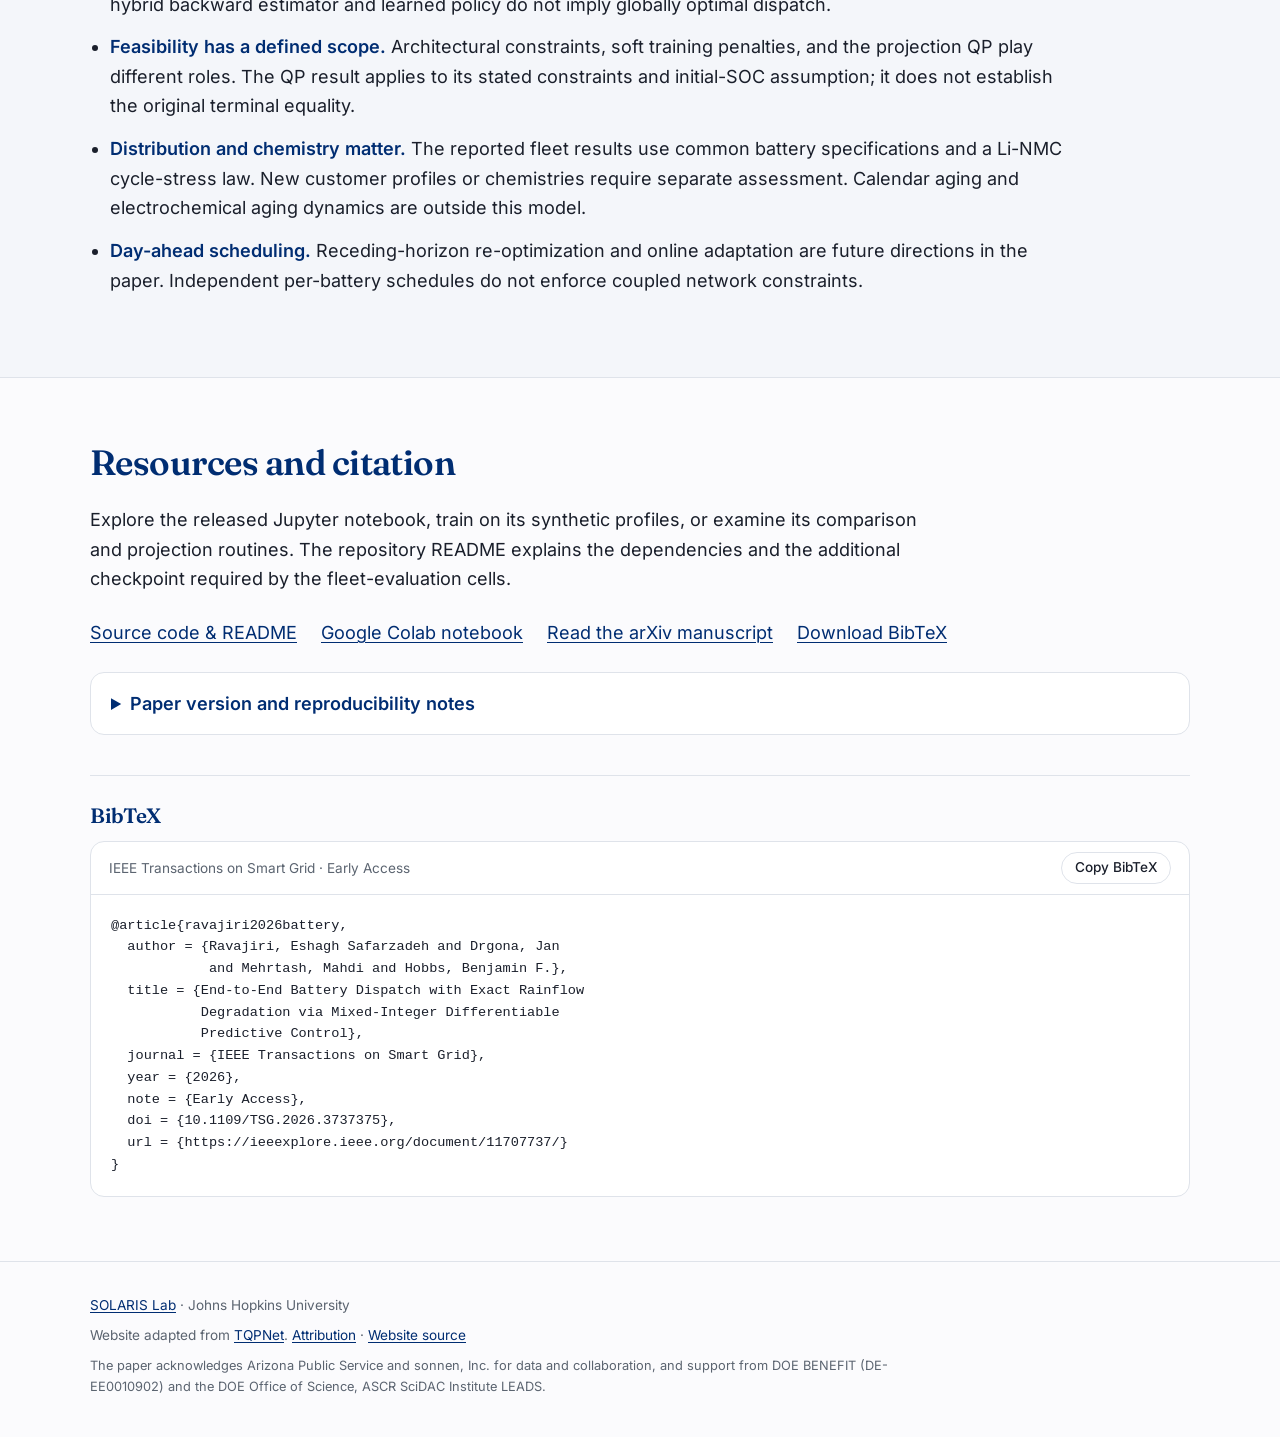
==== commit bd8d6d67: "Emphasize accelerated degradation-aware battery dispatch" ====
--- a/website/index.html
+++ b/website/index.html
@@ -63,7 +63,7 @@
           <a class="btn" href="#citation">BibTeX</a>
         </div>
       </header>
-      <p class="summary"><strong>Learn to schedule a battery while accounting for the cost of its cycles.</strong> A neural policy selects operating modes and power levels from demand, solar, and price forecasts. Training evaluates rainflow degradation directly and combines sparse cycle-extrema gradients with a dense proxy signal.</p>
+      <p class="summary"><strong>Learn to accelerate battery dispatch while accounting for the cost of its cycles.</strong> A neural policy selects operating modes and power levels from demand, solar, and price forecasts. Training evaluates rainflow degradation directly and combines sparse cycle-extrema gradients with a dense proxy signal.</p>
       <div class="logos" aria-label="Participating institutions and laboratory">
         <a href="https://engineering.jhu.edu/" aria-label="Johns Hopkins Whiting School of Engineering"><img src="static/logos/jhu-whiting.svg" width="240" height="64" alt="Johns Hopkins Whiting School of Engineering"></a>
         <a href="https://www.unr.edu/" aria-label="University of Nevada, Reno"><img src="static/logos/nevada.svg" width="481" height="190" alt="University of Nevada, Reno"></a>
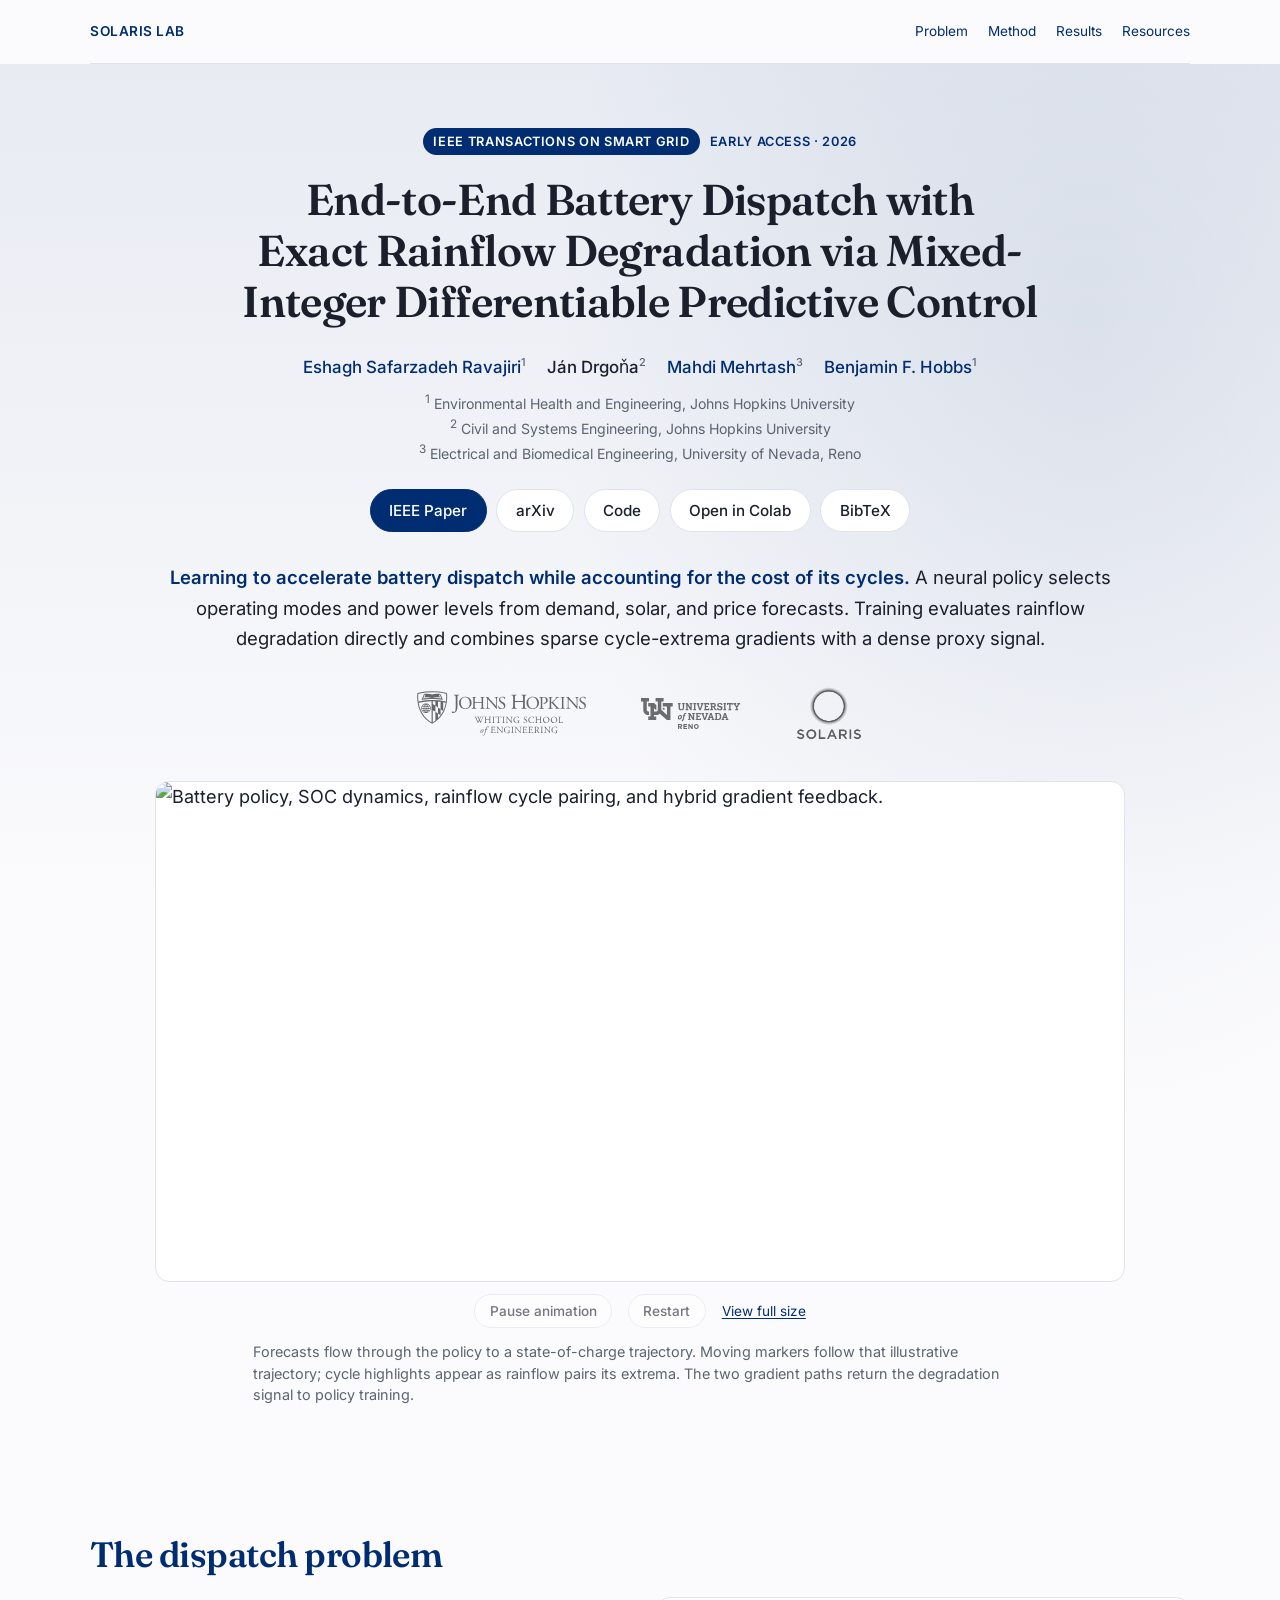
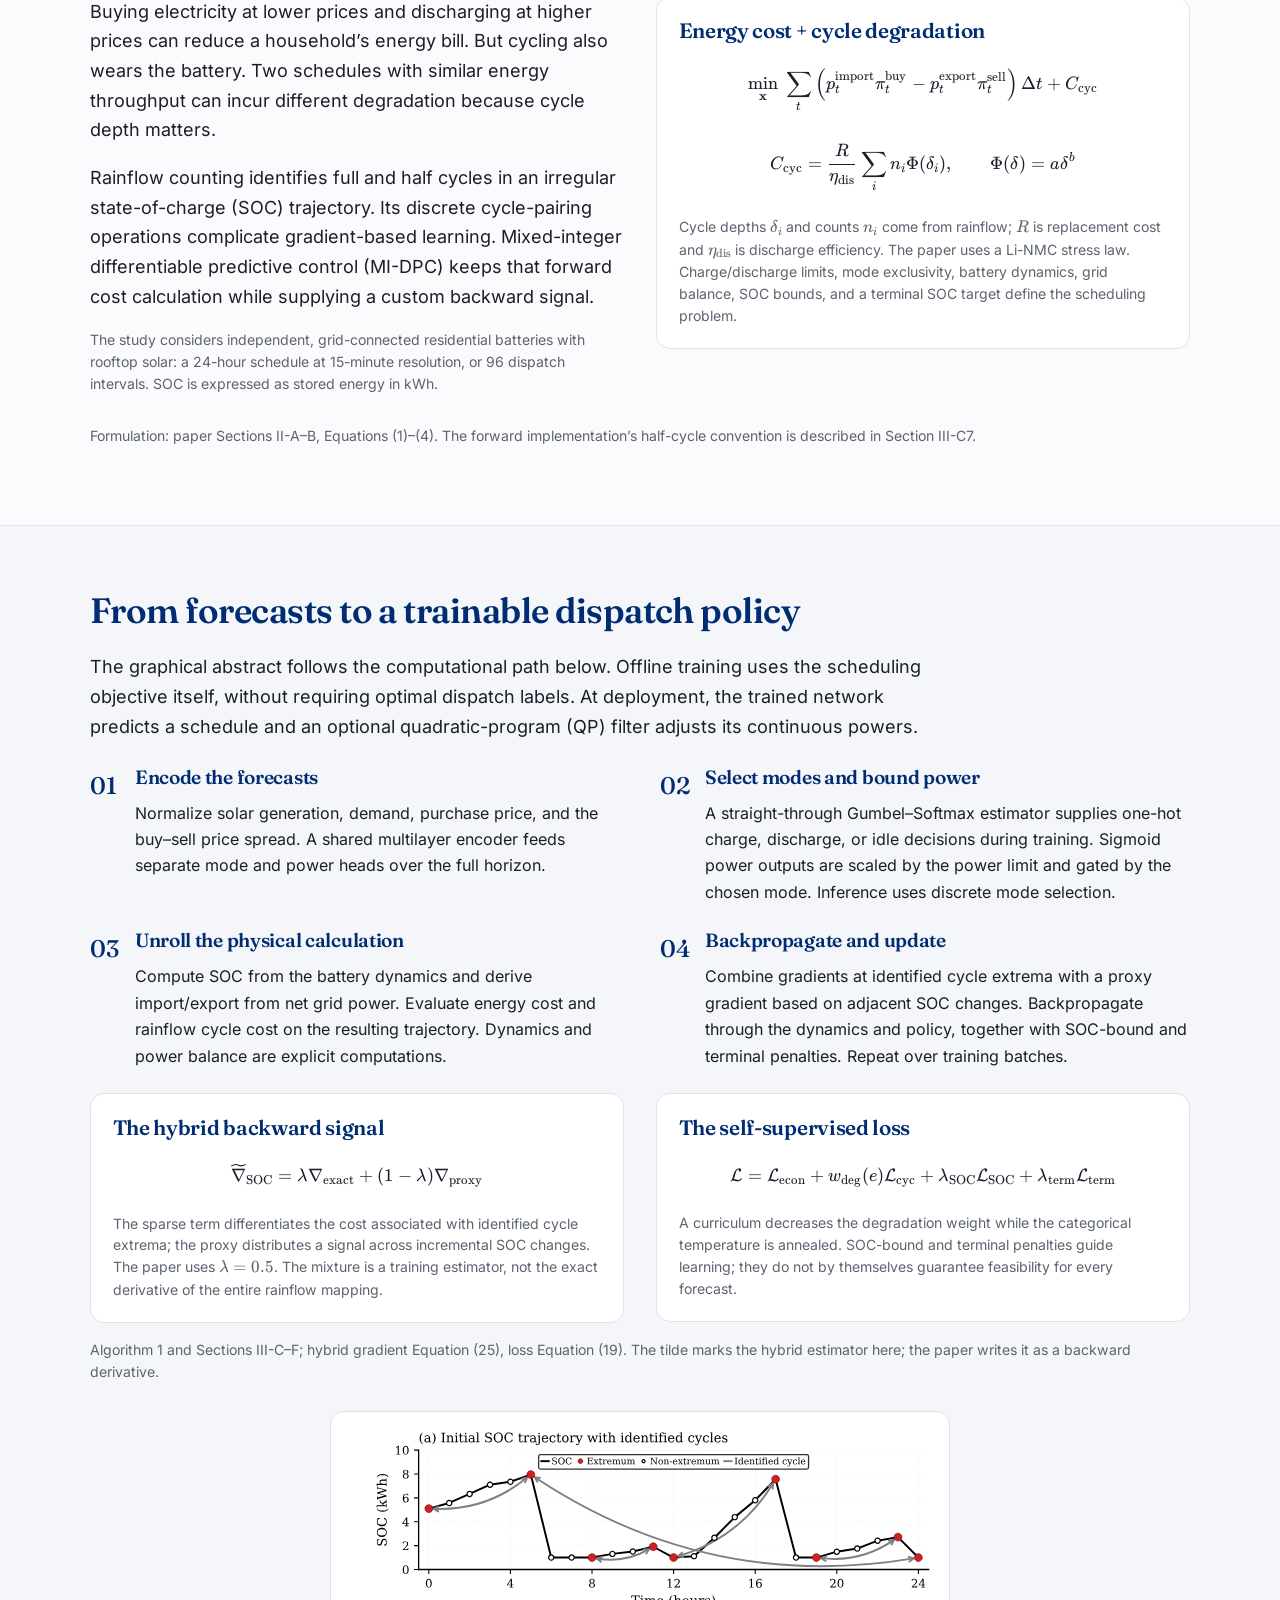
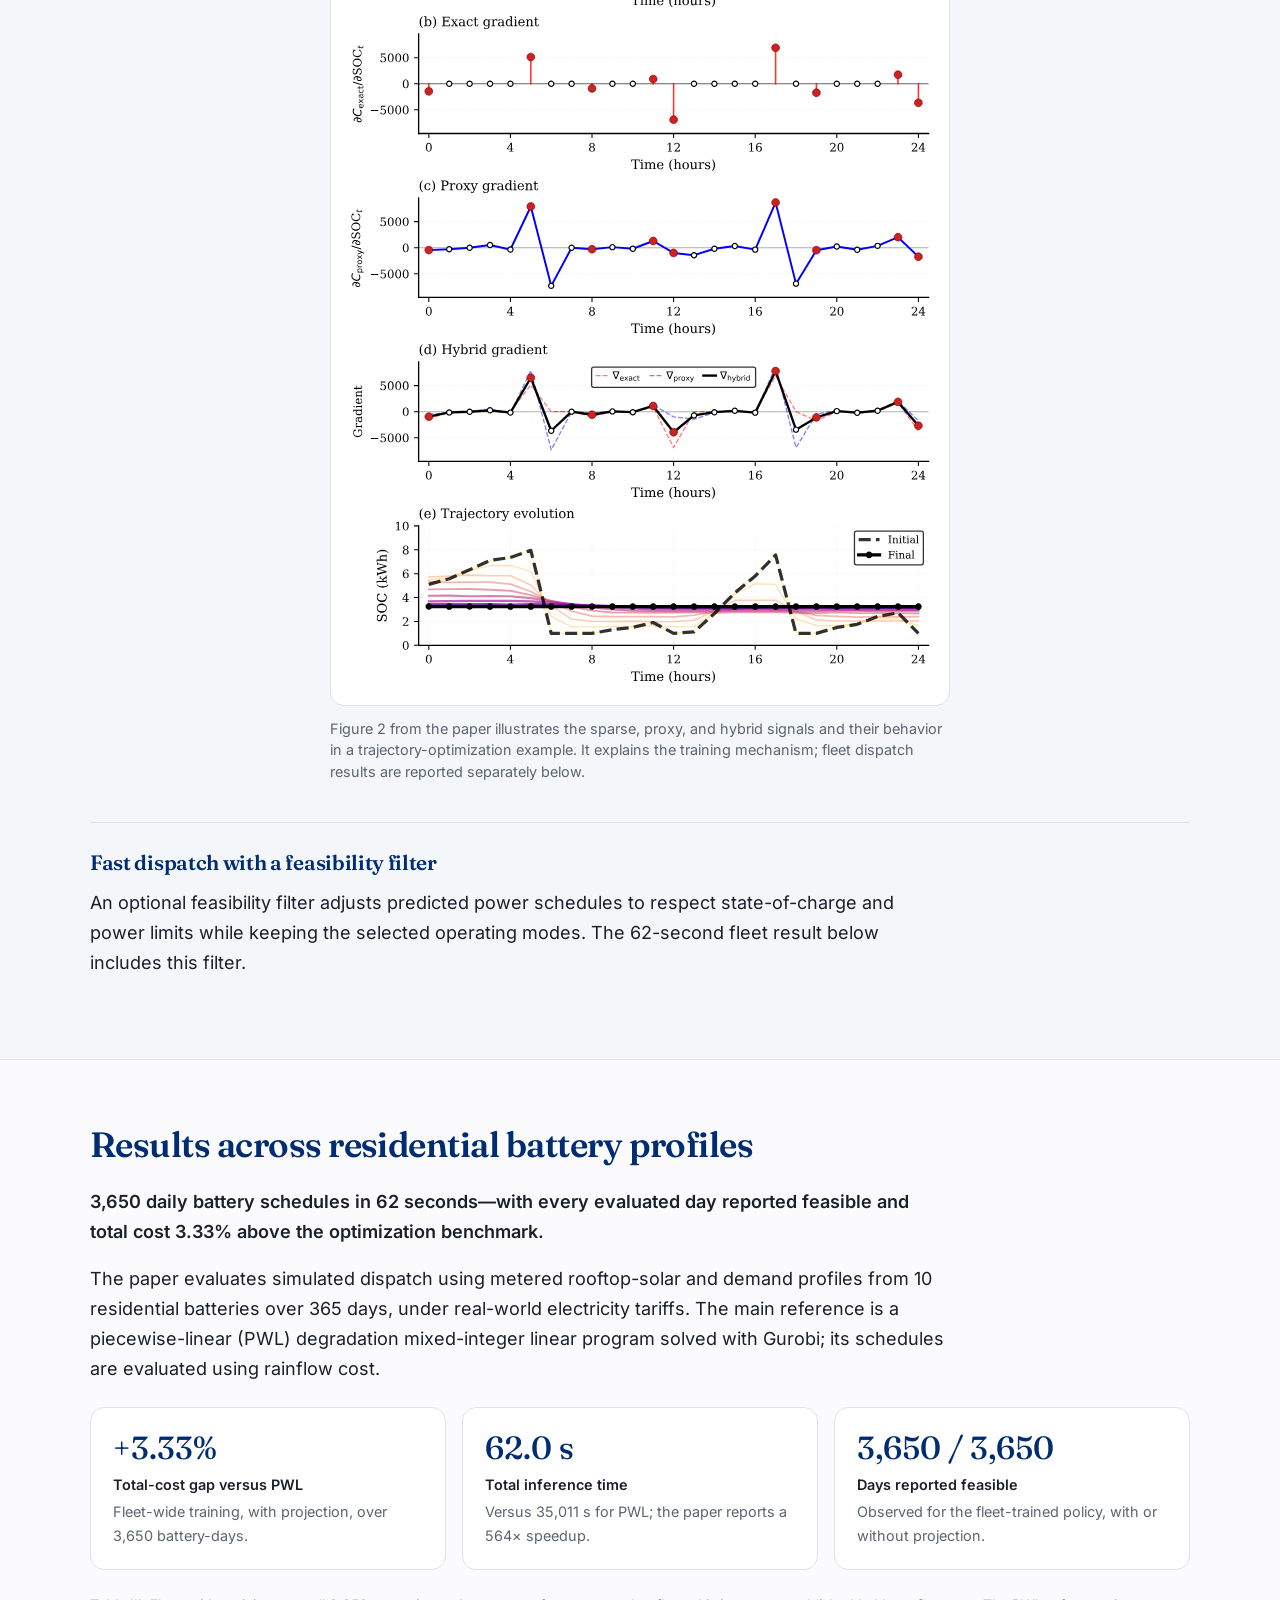
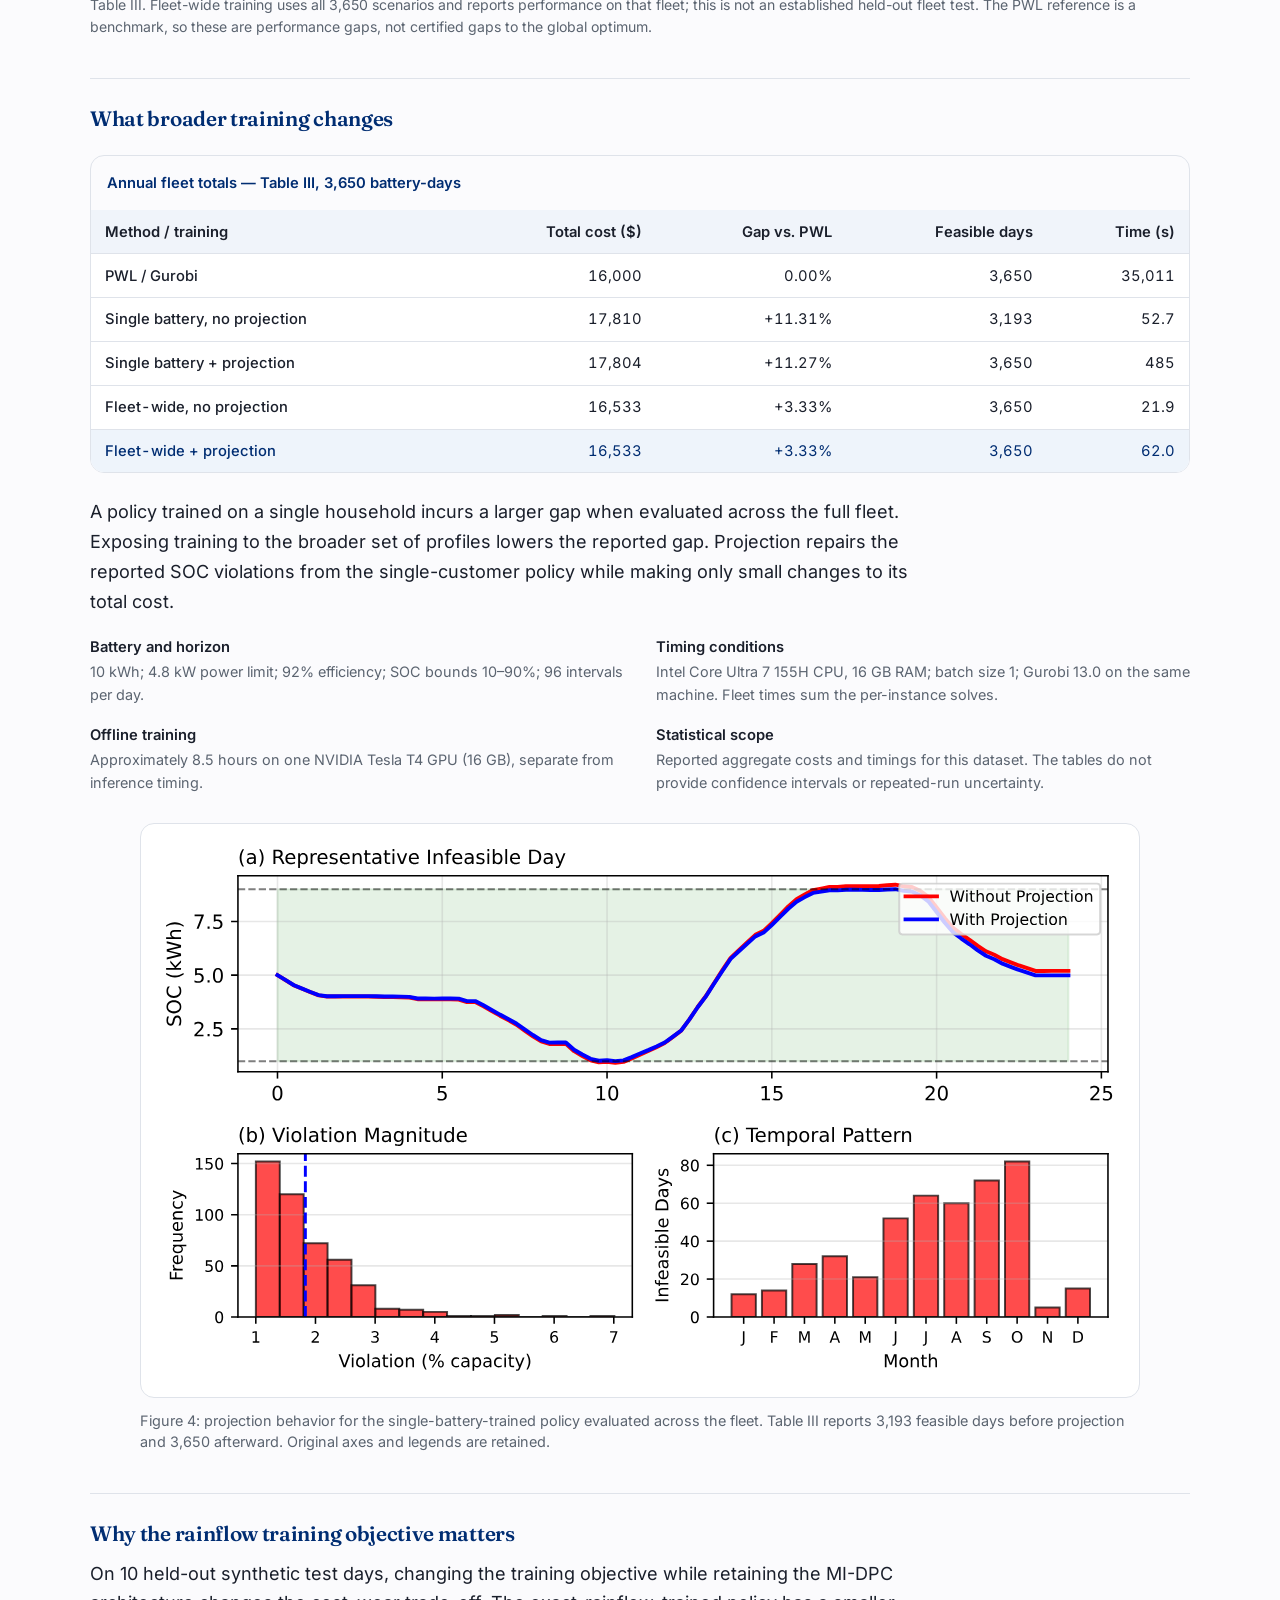
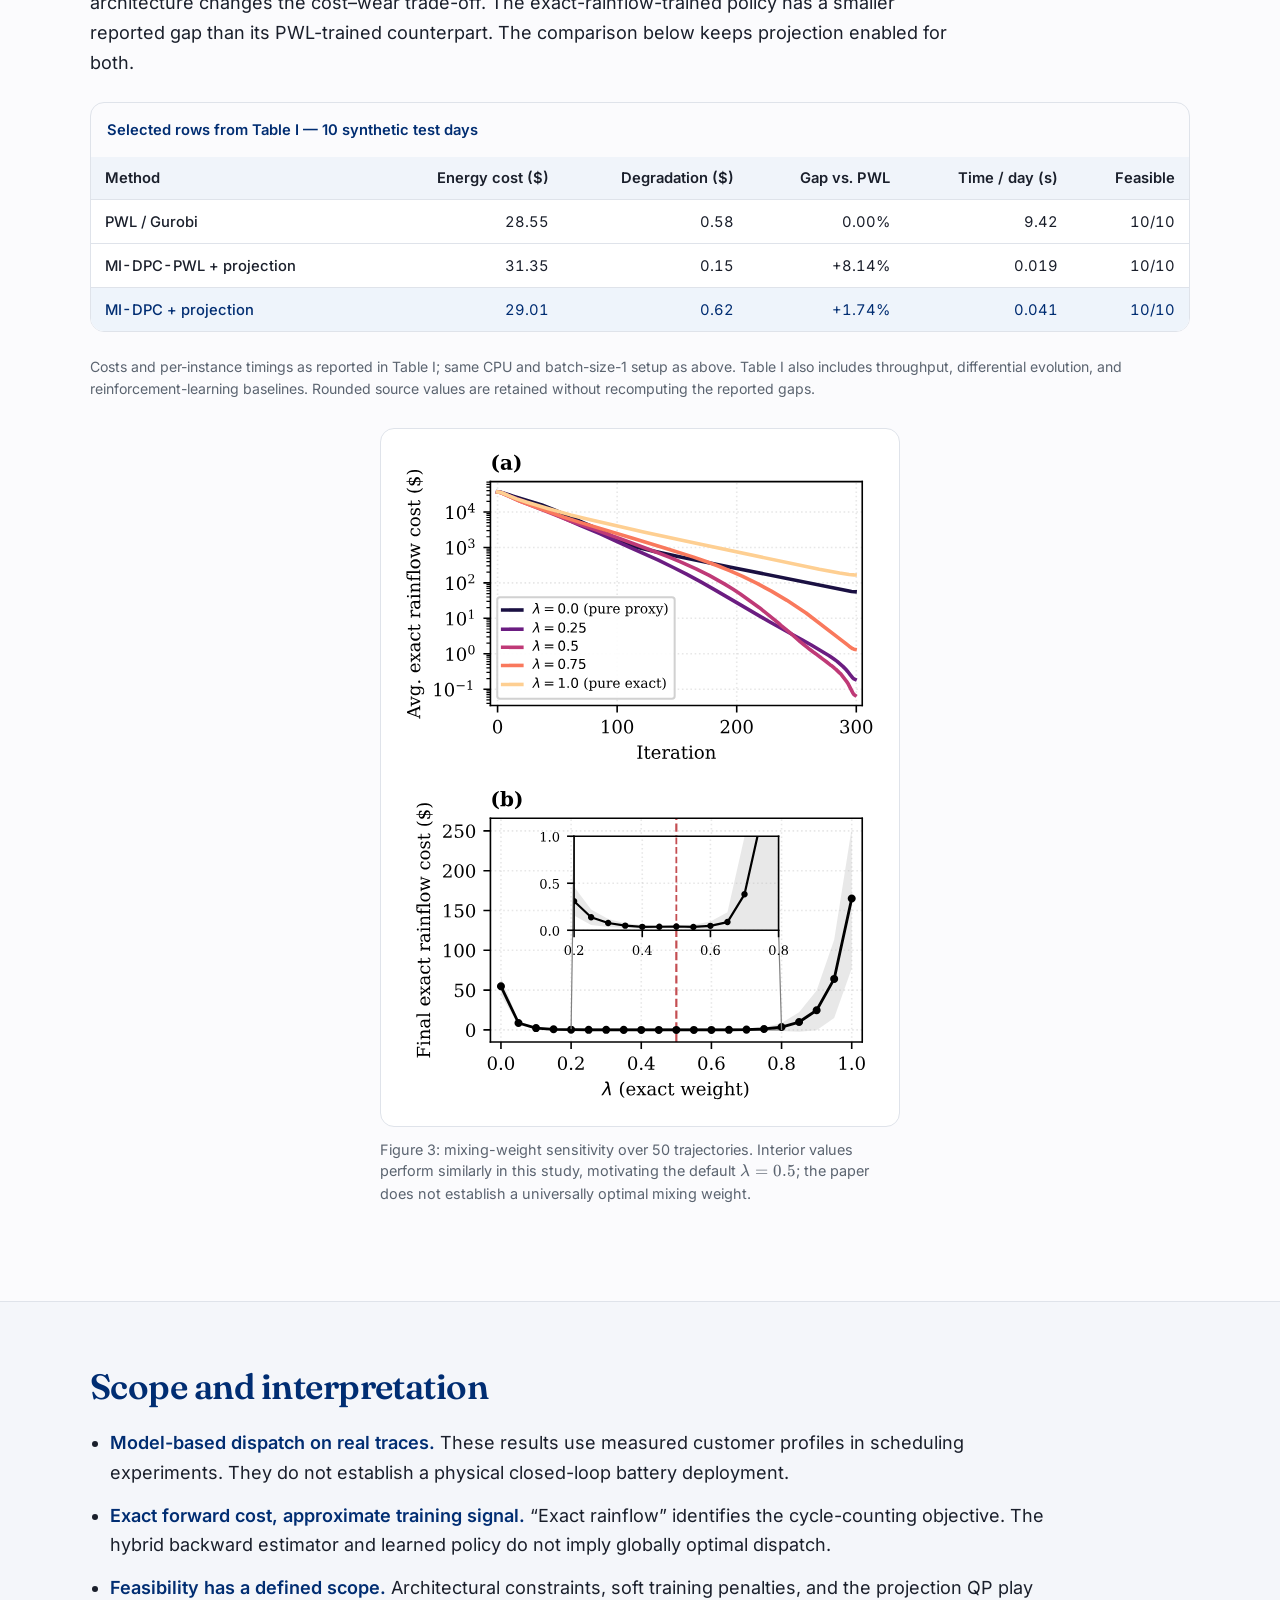
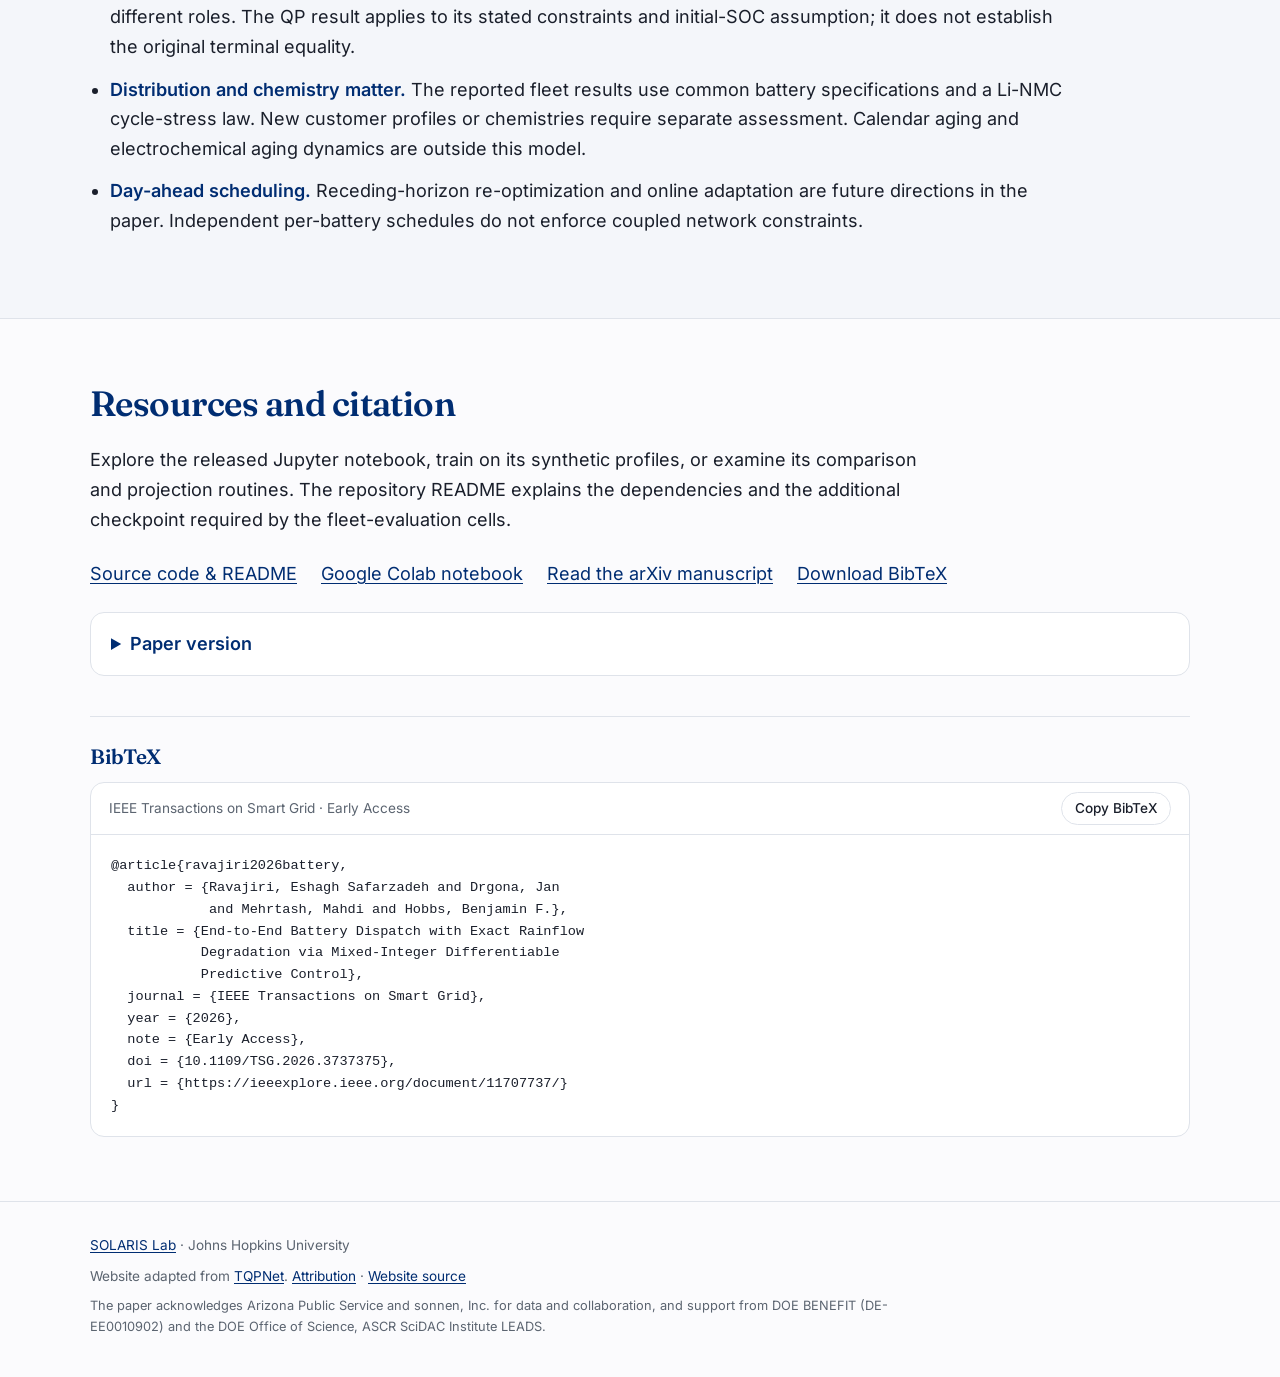
==== commit 7e3db013: "Simplify project copy and highlight fast feasible fleet dispatch" ====
--- a/website/index.html
+++ b/website/index.html
@@ -63,7 +63,7 @@
           <a class="btn" href="#citation">BibTeX</a>
         </div>
       </header>
-      <p class="summary"><strong>Learn to accelerate battery dispatch while accounting for the cost of its cycles.</strong> A neural policy selects operating modes and power levels from demand, solar, and price forecasts. Training evaluates rainflow degradation directly and combines sparse cycle-extrema gradients with a dense proxy signal.</p>
+      <p class="summary"><strong>Learning to accelerate battery dispatch while accounting for the cost of its cycles.</strong> A neural policy selects operating modes and power levels from demand, solar, and price forecasts. Training evaluates rainflow degradation directly and combines sparse cycle-extrema gradients with a dense proxy signal.</p>
       <div class="logos" aria-label="Participating institutions and laboratory">
         <a href="https://engineering.jhu.edu/" aria-label="Johns Hopkins Whiting School of Engineering"><img src="static/logos/jhu-whiting.svg" width="240" height="64" alt="Johns Hopkins Whiting School of Engineering"></a>
         <a href="https://www.unr.edu/" aria-label="University of Nevada, Reno"><img src="static/logos/nevada.svg" width="481" height="190" alt="University of Nevada, Reno"></a>
@@ -126,16 +126,16 @@
         <a href="static/figures/hybrid-gradient.svg"><img src="static/figures/hybrid-gradient.svg" loading="lazy" alt="Paper Figure 2: SOC signal, sparse extrema gradient, dense proxy gradient, their hybrid, and rainflow-cost optimization." width="456" height="667"></a>
         <figcaption>Figure 2 from the paper illustrates the sparse, proxy, and hybrid signals and their behavior in a trajectory-optimization example. It explains the training mechanism; fleet dispatch results are reported separately below.</figcaption>
       </figure>
-      <h3 class="subsection">A projection at inference</h3>
-      <p class="prose">The paper’s filter minimizes the squared change to predicted charge and discharge powers. It keeps the selected modes fixed and imposes linear battery dynamics, power limits, the initial SOC, and SOC bounds. If the initial SOC lies within its bounds, zero power is feasible; the stated QP then has a unique solution.</p>
-      <p class="prose">This result applies to the constraints in the projection formulation. Its Equations (30)–(31) do not include the original scheduling problem’s terminal equality. The released notebook also uses a different projection implementation; see the resource notes below.</p>
+      <h3 class="subsection">Fast dispatch with a feasibility filter</h3>
+      <p class="prose">An optional feasibility filter adjusts predicted power schedules to respect state-of-charge and power limits while keeping the selected operating modes. The 62-second fleet result below includes this filter.</p>
     </div>
   </section>
 
   <section id="results" aria-labelledby="results-title">
     <div class="wrap">
       <h2 id="results-title">Results across residential battery profiles</h2>
-      <p class="prose">The paper evaluates simulated dispatch using metered rooftop-solar and demand profiles from 10 residential batteries over 365 days, spanning SDG&amp;E, Xcel Energy, and APS tariffs. The main reference is a piecewise-linear (PWL) degradation mixed-integer linear program solved with Gurobi; its schedules are evaluated using rainflow cost.</p>
+      <p class="prose"><strong>3,650 daily battery schedules in 62 seconds—with every evaluated day reported feasible and total cost 3.33% above the optimization benchmark.</strong></p>
+      <p class="prose">The paper evaluates simulated dispatch using metered rooftop-solar and demand profiles from 10 residential batteries over 365 days, under real-world electricity tariffs. The main reference is a piecewise-linear (PWL) degradation mixed-integer linear program solved with Gurobi; its schedules are evaluated using rainflow cost.</p>
       <div class="facts">
         <div class="card"><div class="fact-value">+3.33%</div><p><strong>Total-cost gap versus PWL</strong>Fleet-wide training, with projection, over 3,650 battery-days.</p></div>
         <div class="card"><div class="fact-value">62.0 s</div><p><strong>Total inference time</strong>Versus 35,011 s for PWL; the paper reports a 564× speedup.</p></div>
@@ -156,7 +156,7 @@
           </tbody>
         </table>
       </div>
-      <p class="prose">A policy trained on one SDG&amp;E customer incurs a larger gap when evaluated across the full fleet. Exposing training to the broader set of profiles lowers the reported gap. Projection repairs the reported SOC violations from the single-customer policy while making only small changes to its total cost.</p>
+      <p class="prose">A policy trained on a single household incurs a larger gap when evaluated across the full fleet. Exposing training to the broader set of profiles lowers the reported gap. Projection repairs the reported SOC violations from the single-customer policy while making only small changes to its total cost.</p>
       <dl class="settings">
         <div><dt>Battery and horizon</dt><dd>10 kWh; 4.8 kW power limit; 92% efficiency; SOC bounds 10–90%; 96 intervals per day.</dd></div>
         <div><dt>Timing conditions</dt><dd>Intel Core Ultra 7 155H CPU, 16 GB RAM; batch size 1; Gurobi 13.0 on the same machine. Fleet times sum the per-instance solves.</dd></div>
@@ -207,9 +207,8 @@
       <p class="prose">Explore the released Jupyter notebook, train on its synthetic profiles, or examine its comparison and projection routines. The repository README explains the dependencies and the additional checkpoint required by the fleet-evaluation cells.</p>
       <div class="resource-links"><a href="https://github.com/SOLARIS-JHU/Battery-MI-DPC">Source code &amp; README</a><a href="https://colab.research.google.com/github/SOLARIS-JHU/Battery-MI-DPC/blob/main/Battery-MI-DPC.ipynb">Google Colab notebook</a><a href="https://arxiv.org/html/2609.12968v1">Read the arXiv manuscript</a><a href="citation.bib" download>Download BibTeX</a></div>
       <details>
-        <summary>Paper version and reproducibility notes</summary>
+        <summary>Paper version</summary>
         <p>The publication record is <em>IEEE Transactions on Smart Grid</em>, Early Access, 2026, DOI <a href="https://doi.org/10.1109/TSG.2026.3737375">10.1109/TSG.2026.3737375</a>. The scientific descriptions, equations, figures, and results on this page follow <a href="https://arxiv.org/abs/2609.12968v1">arXiv:2609.12968v1</a>. The IEEE full text was inaccessible during preparation, so differences from the version of record could not be checked.</p>
-        <p>The released notebook is an implementation resource, not a complete reproduction of every paper experiment. The fleet checkpoint <code>model_15min_div_16.pt</code> and the customer dataset are not included. Its rainflow scaling, projection constraints, and example timing protocol differ from the manuscript. The website reports the manuscript’s results; it does not present a rerun of the notebook.</p>
       </details>
       <h3 class="subsection" id="citation">BibTeX</h3>
       <div class="bibtex-box">
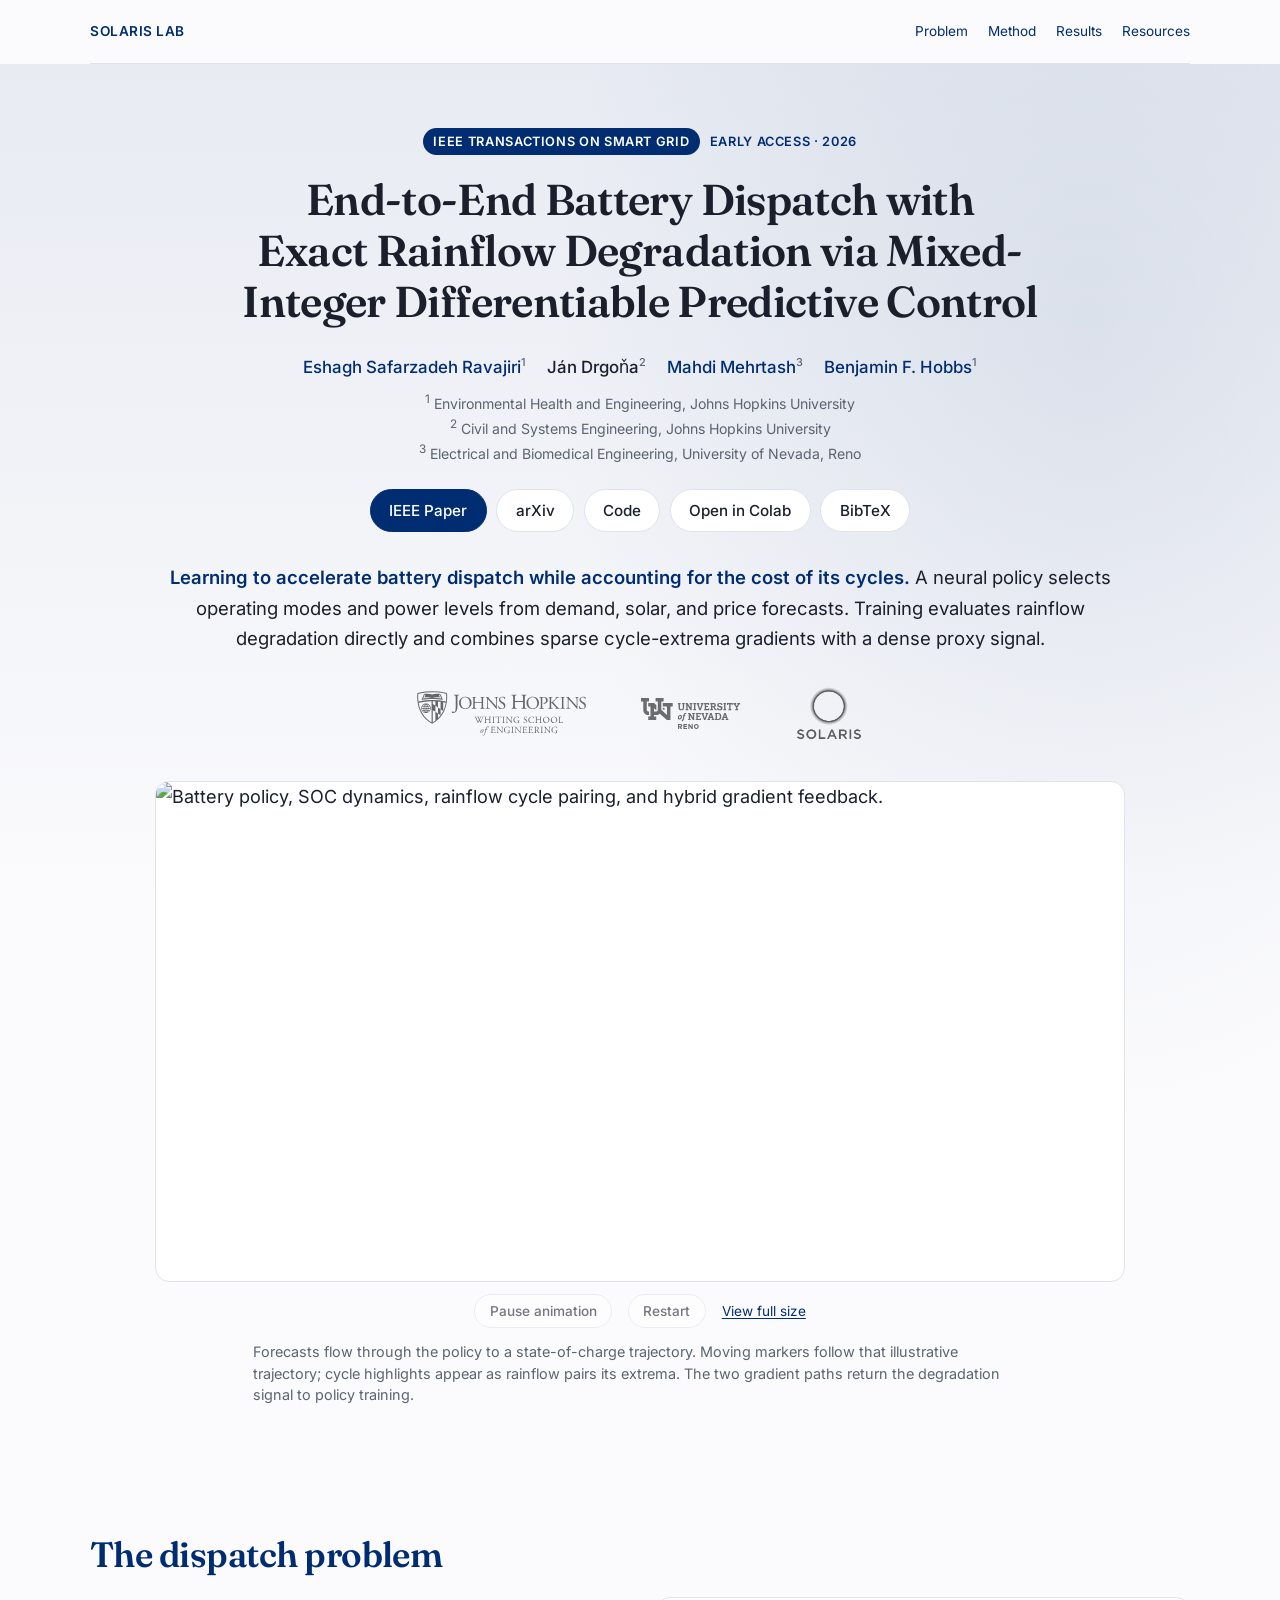
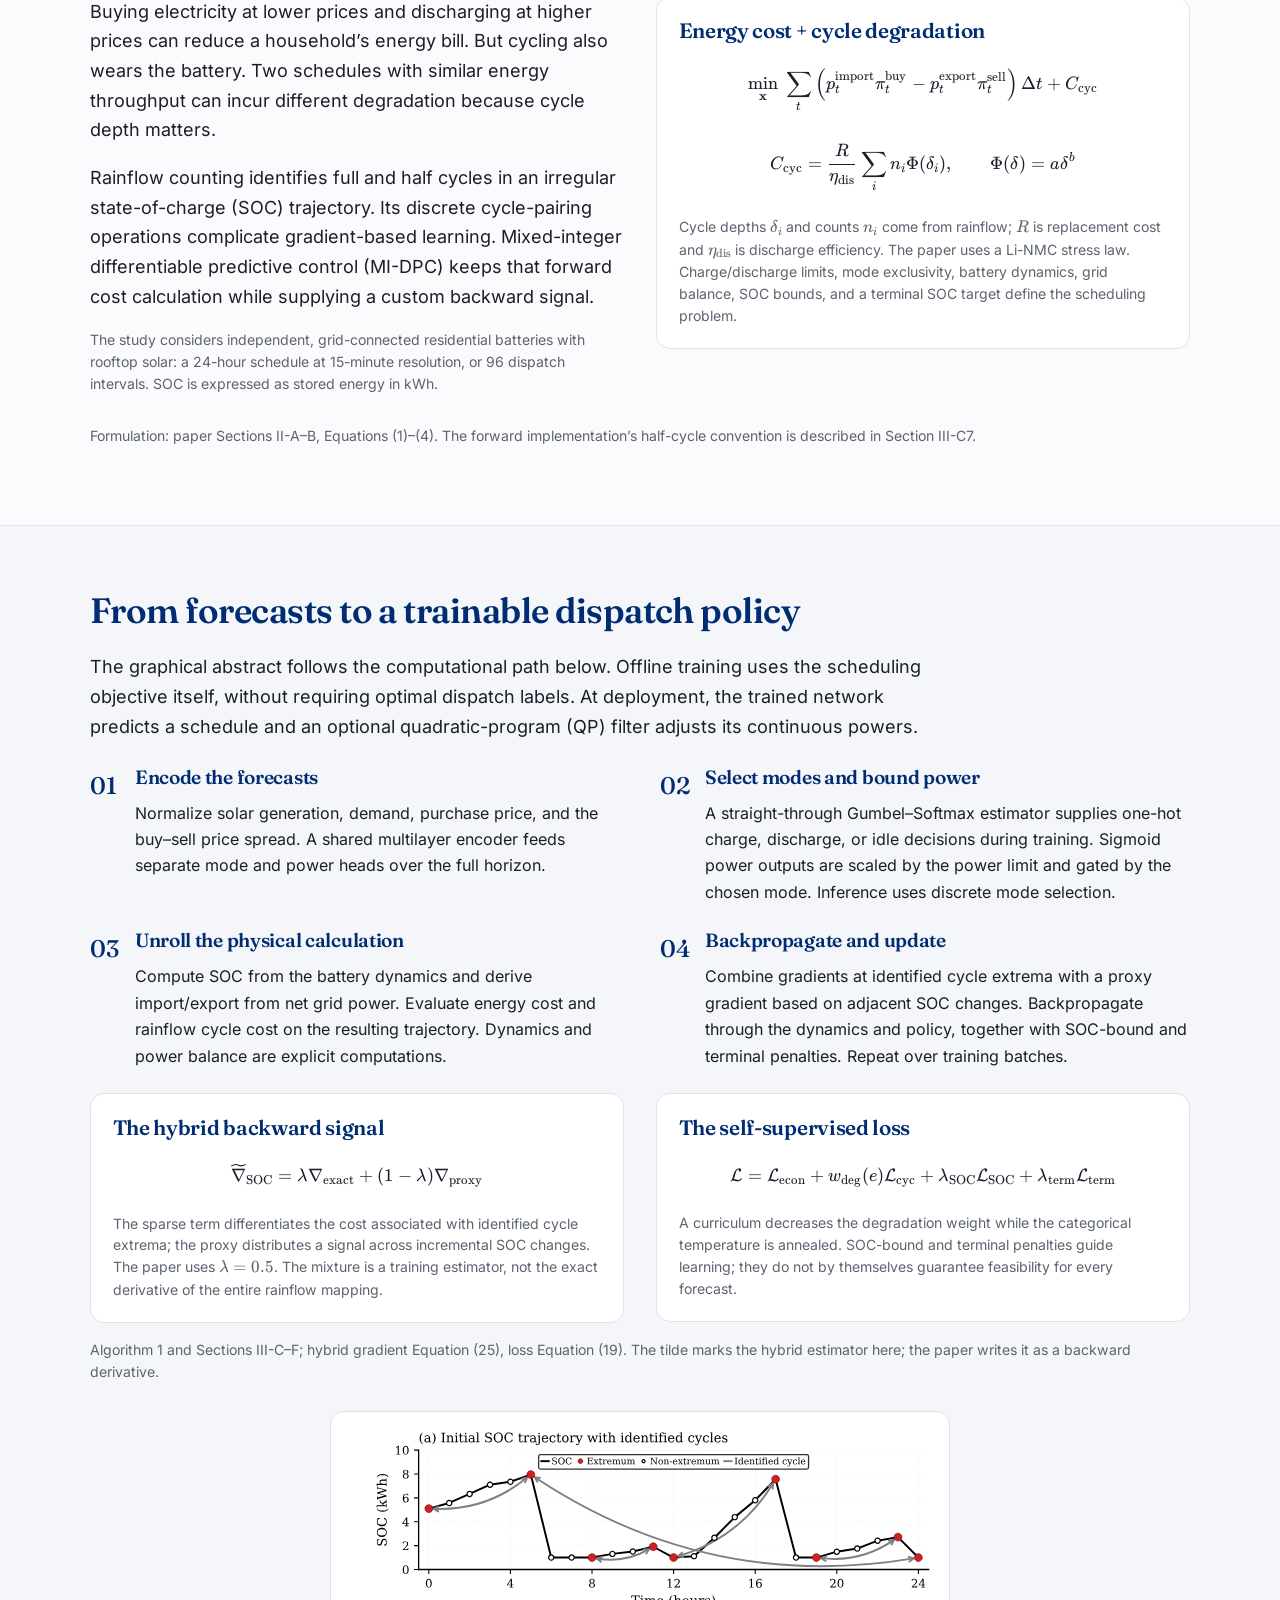
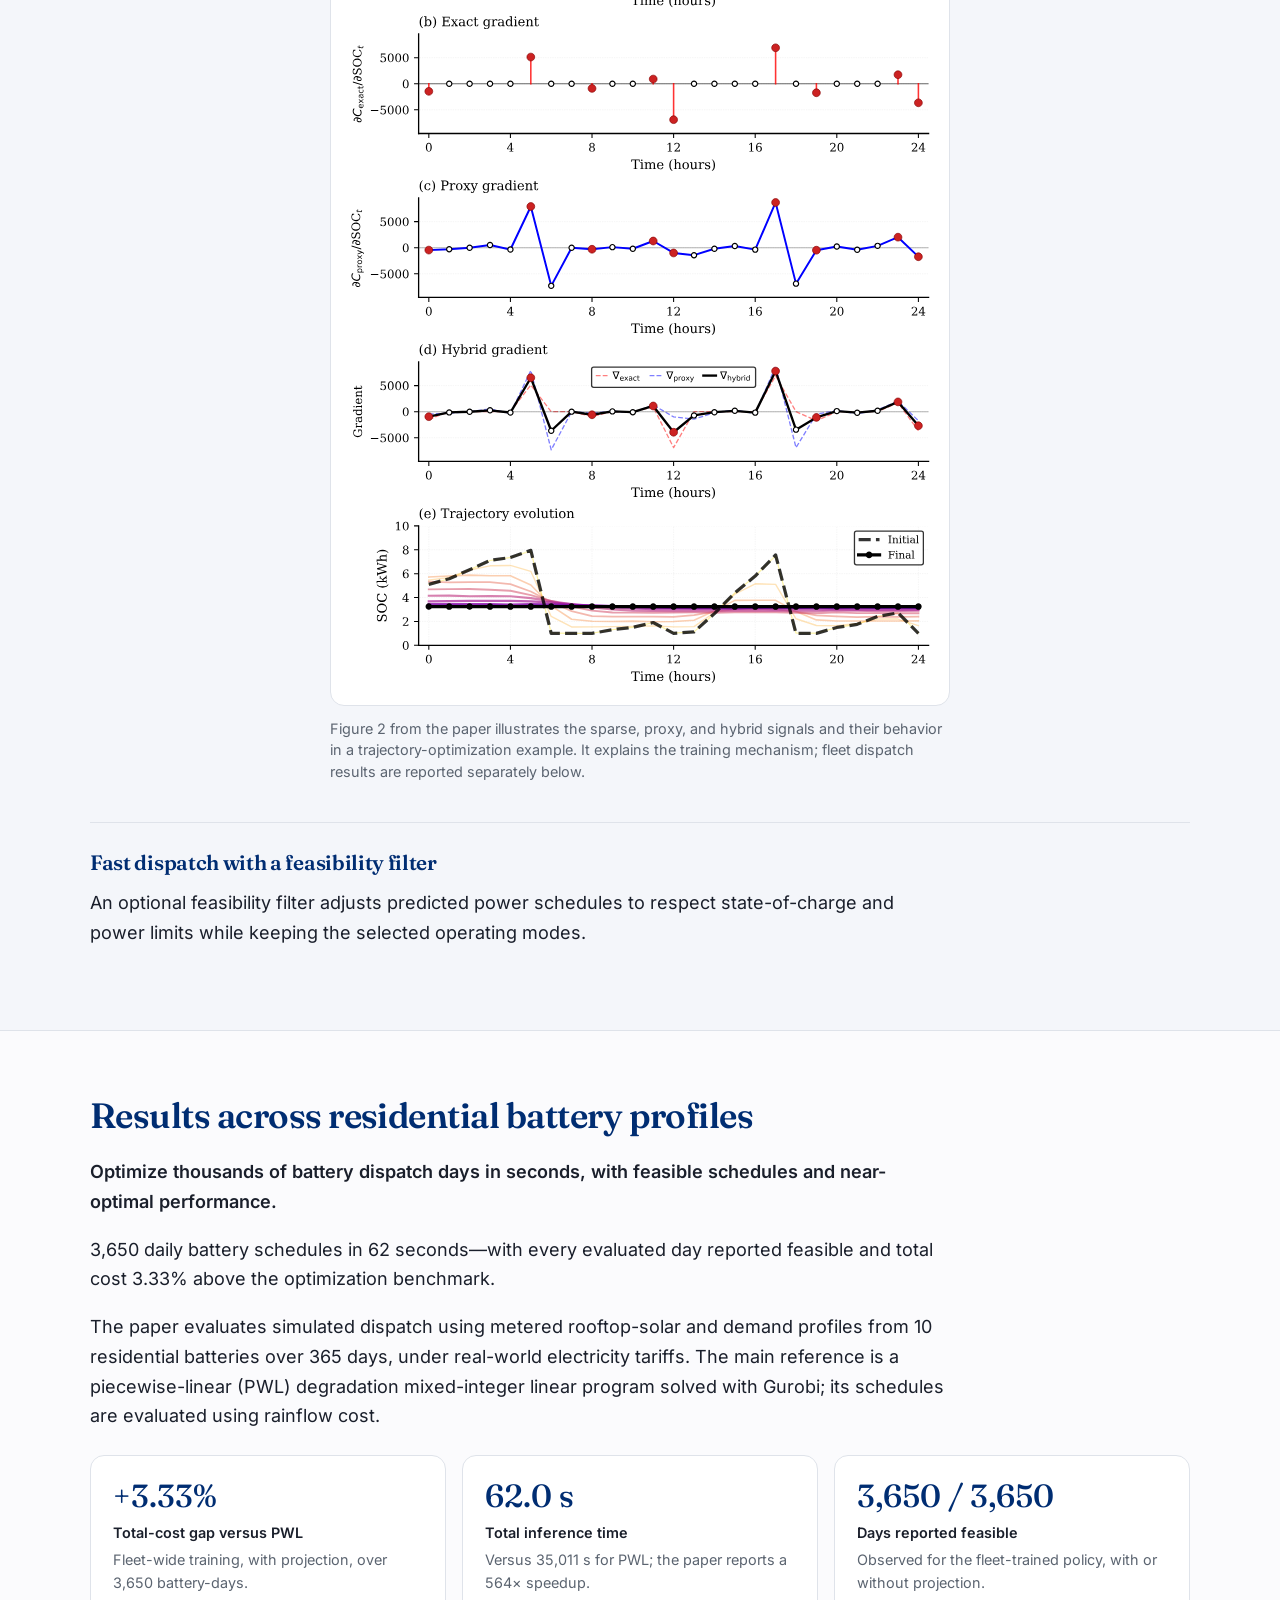
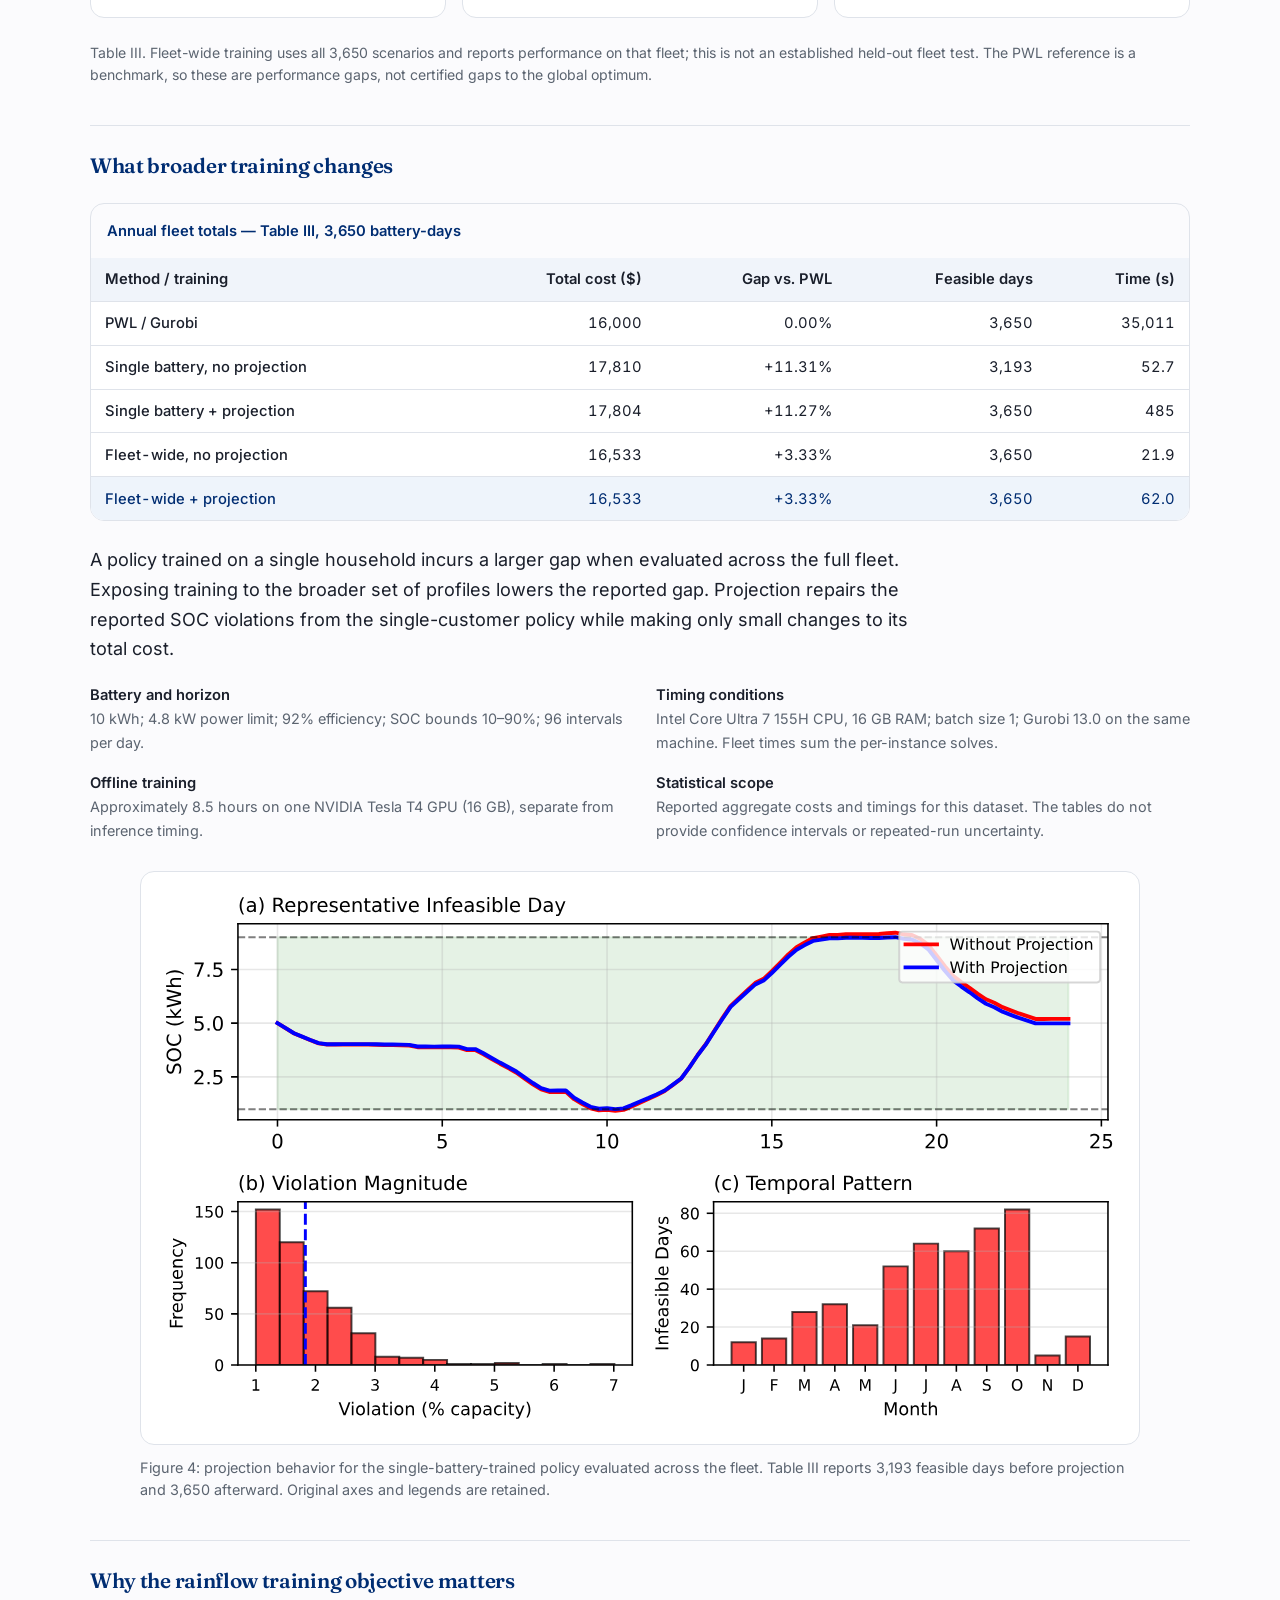
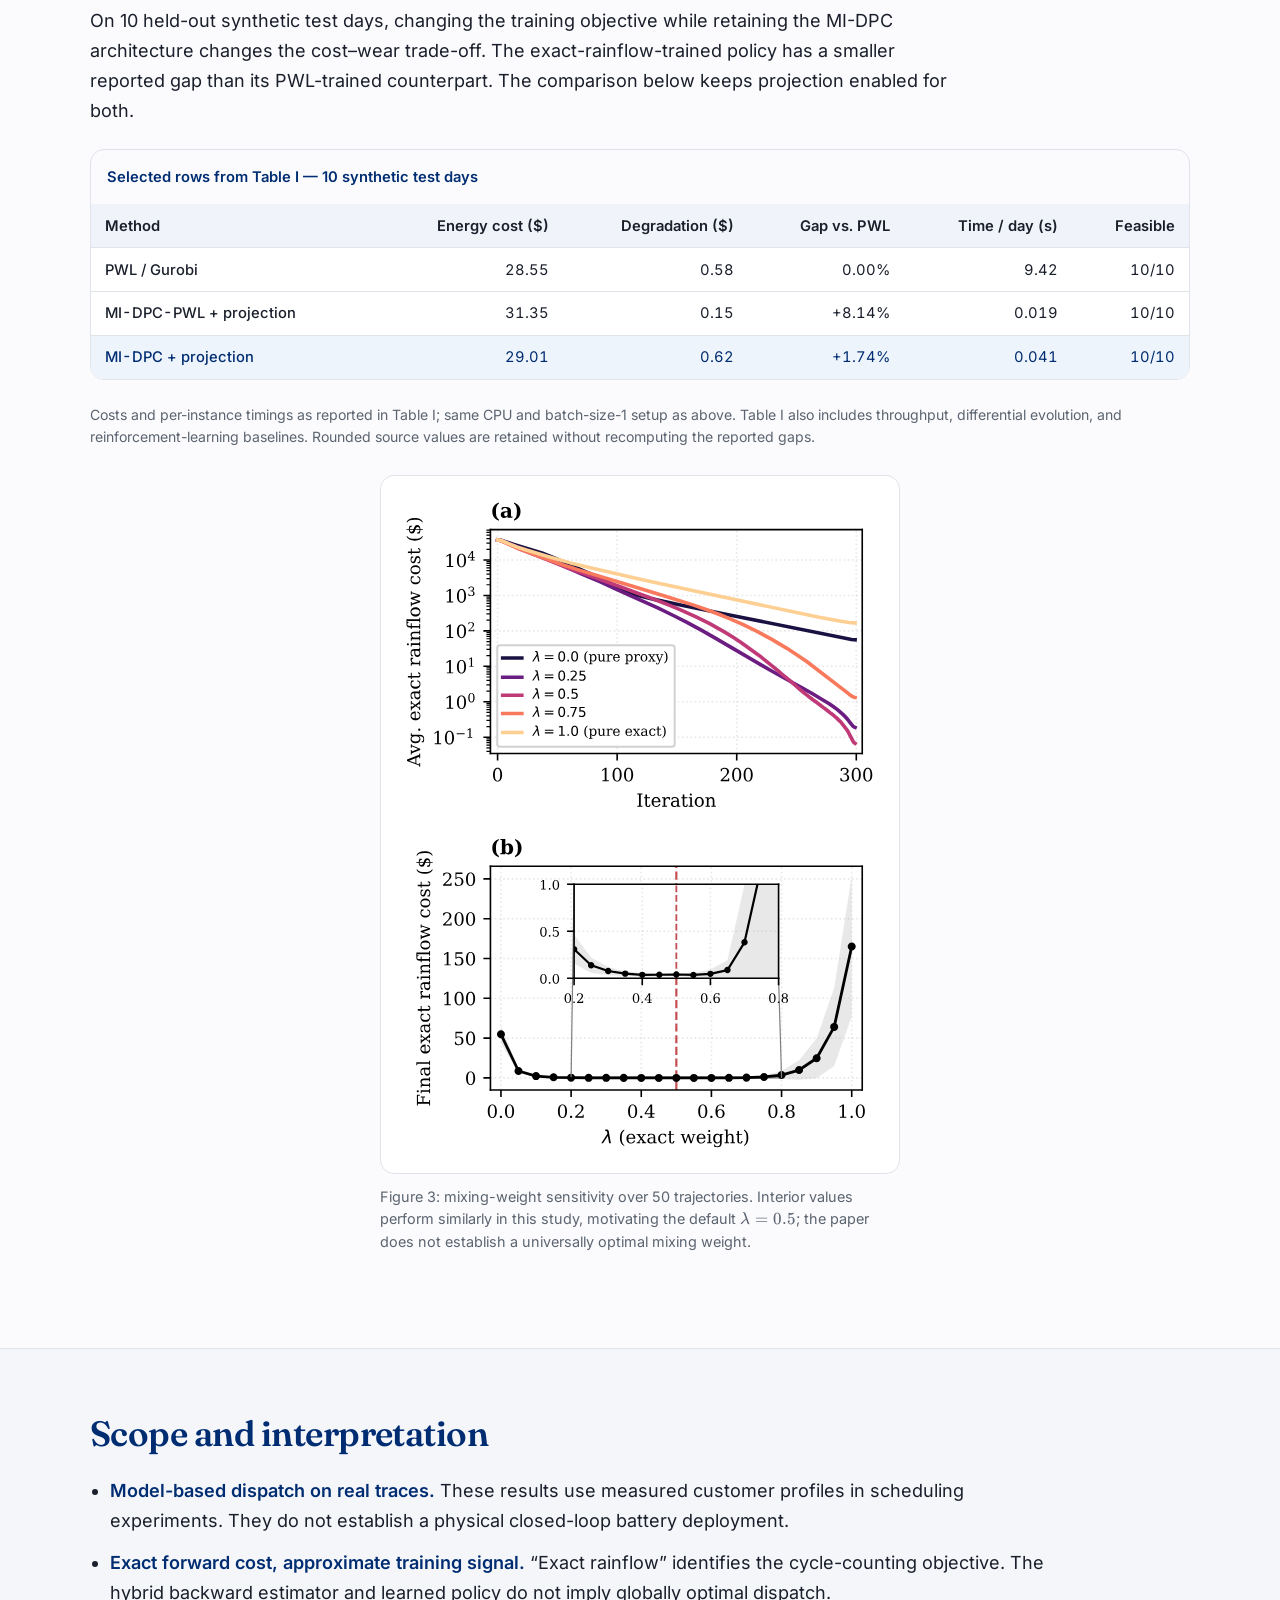
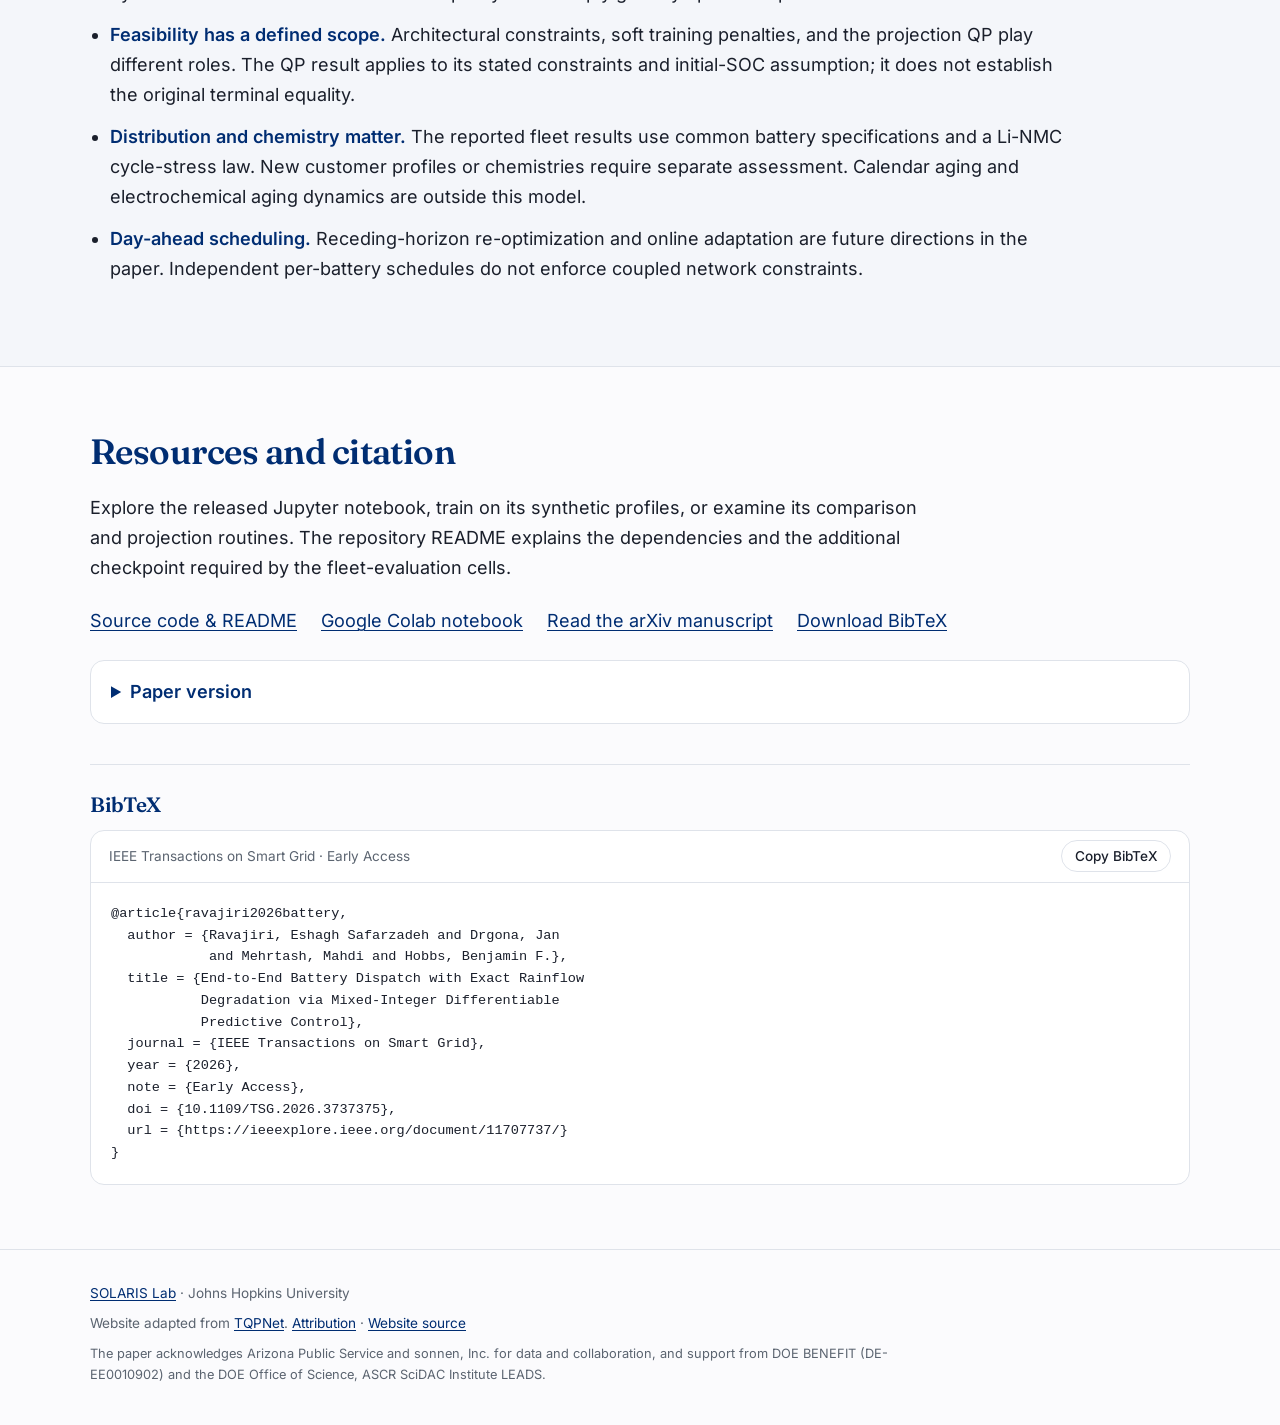
==== commit 4558ab31: "Sharpen battery dispatch results punchline and simplify filter copy" ====
--- a/website/index.html
+++ b/website/index.html
@@ -127,14 +127,15 @@
         <figcaption>Figure 2 from the paper illustrates the sparse, proxy, and hybrid signals and their behavior in a trajectory-optimization example. It explains the training mechanism; fleet dispatch results are reported separately below.</figcaption>
       </figure>
       <h3 class="subsection">Fast dispatch with a feasibility filter</h3>
-      <p class="prose">An optional feasibility filter adjusts predicted power schedules to respect state-of-charge and power limits while keeping the selected operating modes. The 62-second fleet result below includes this filter.</p>
+      <p class="prose">An optional feasibility filter adjusts predicted power schedules to respect state-of-charge and power limits while keeping the selected operating modes.</p>
     </div>
   </section>
 
   <section id="results" aria-labelledby="results-title">
     <div class="wrap">
       <h2 id="results-title">Results across residential battery profiles</h2>
-      <p class="prose"><strong>3,650 daily battery schedules in 62 seconds—with every evaluated day reported feasible and total cost 3.33% above the optimization benchmark.</strong></p>
+      <p class="prose"><strong>Optimize thousands of battery dispatch days in seconds, with feasible schedules and near-optimal performance.</strong></p>
+      <p class="prose">3,650 daily battery schedules in 62 seconds—with every evaluated day reported feasible and total cost 3.33% above the optimization benchmark.</p>
       <p class="prose">The paper evaluates simulated dispatch using metered rooftop-solar and demand profiles from 10 residential batteries over 365 days, under real-world electricity tariffs. The main reference is a piecewise-linear (PWL) degradation mixed-integer linear program solved with Gurobi; its schedules are evaluated using rainflow cost.</p>
       <div class="facts">
         <div class="card"><div class="fact-value">+3.33%</div><p><strong>Total-cost gap versus PWL</strong>Fleet-wide training, with projection, over 3,650 battery-days.</p></div>
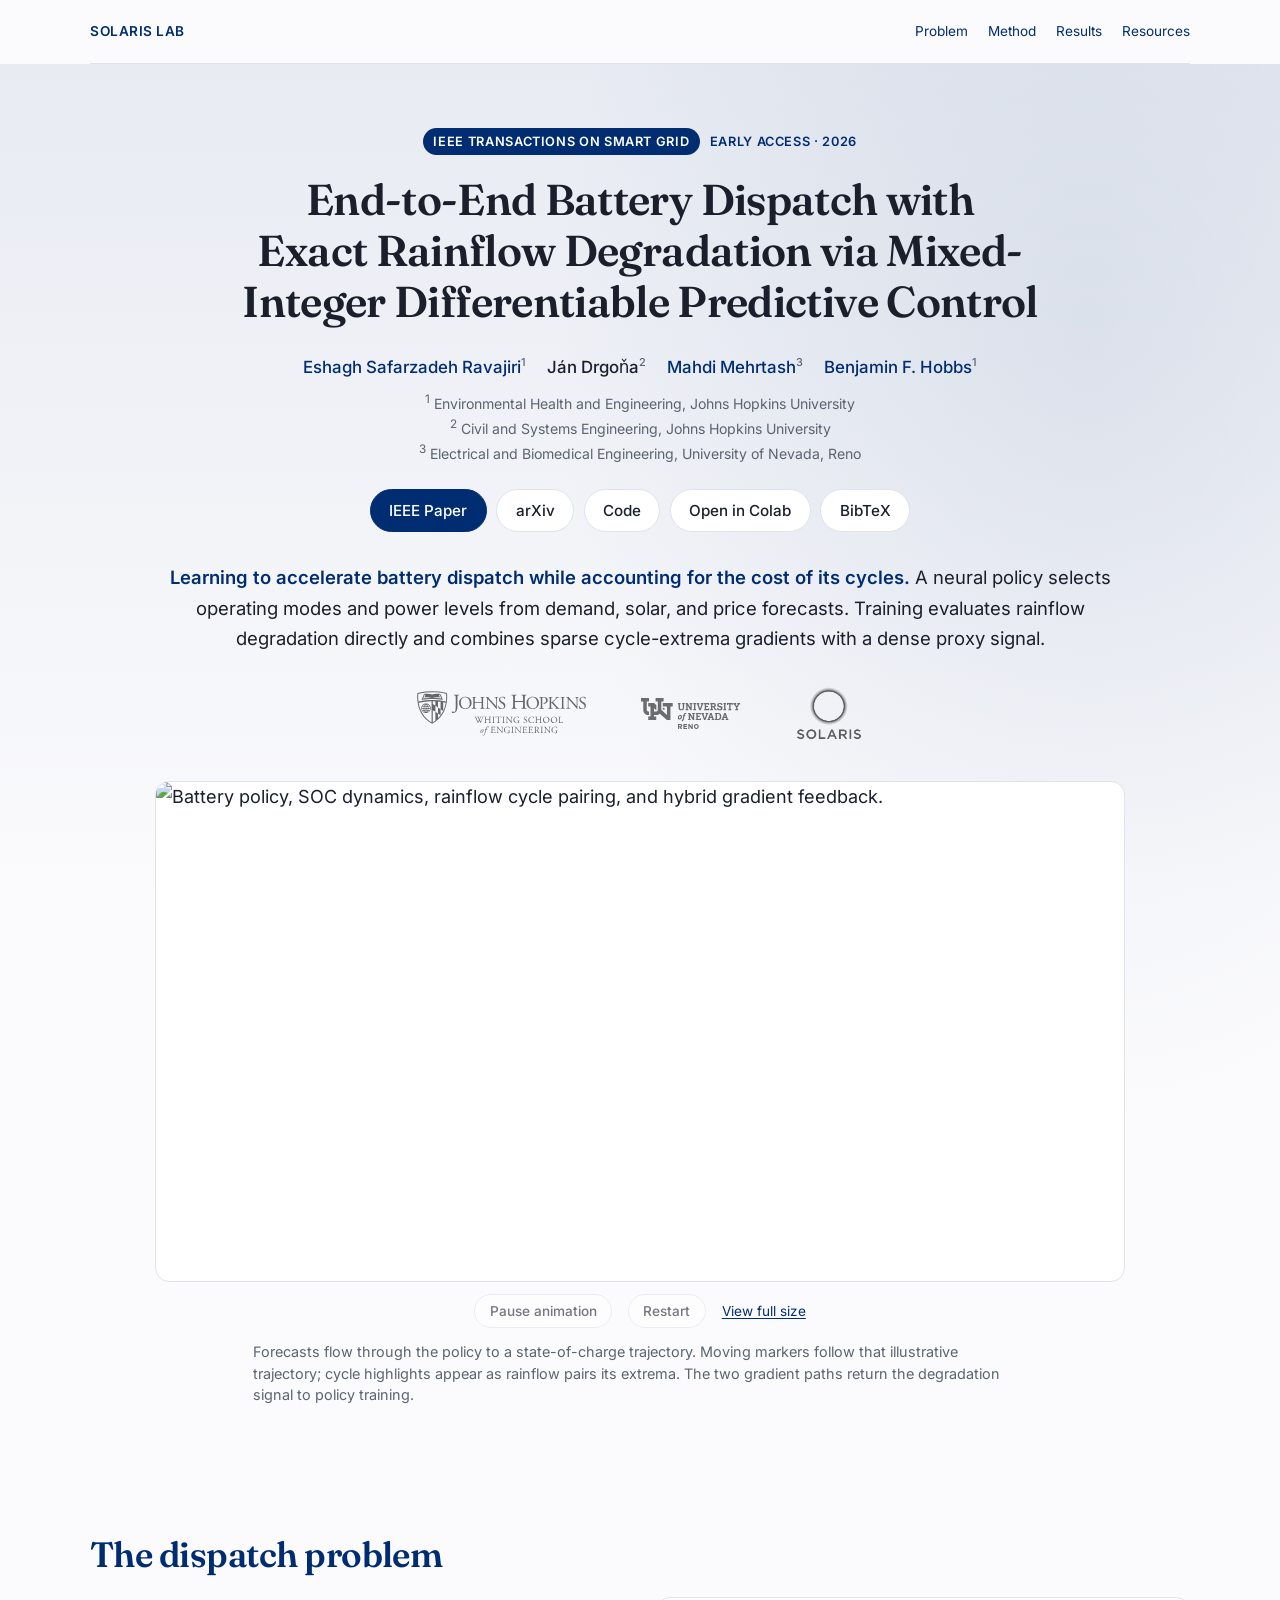
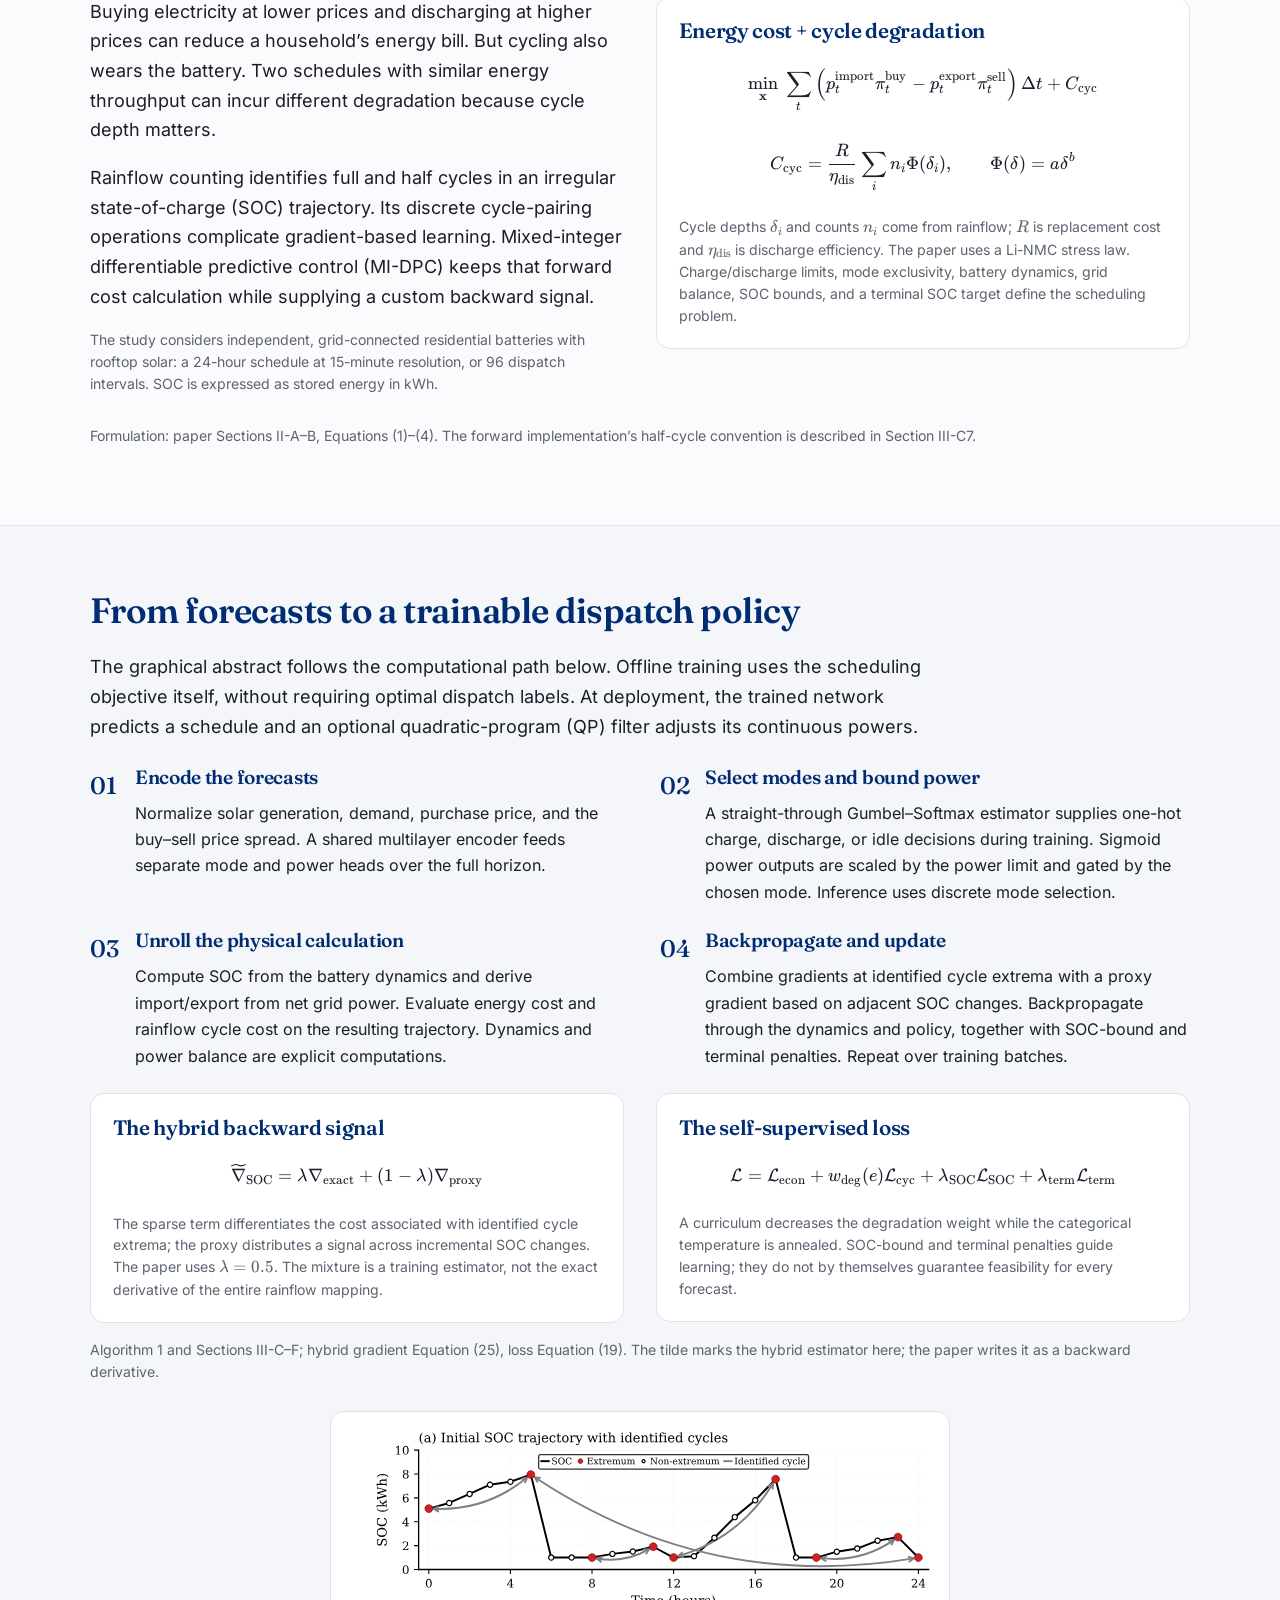
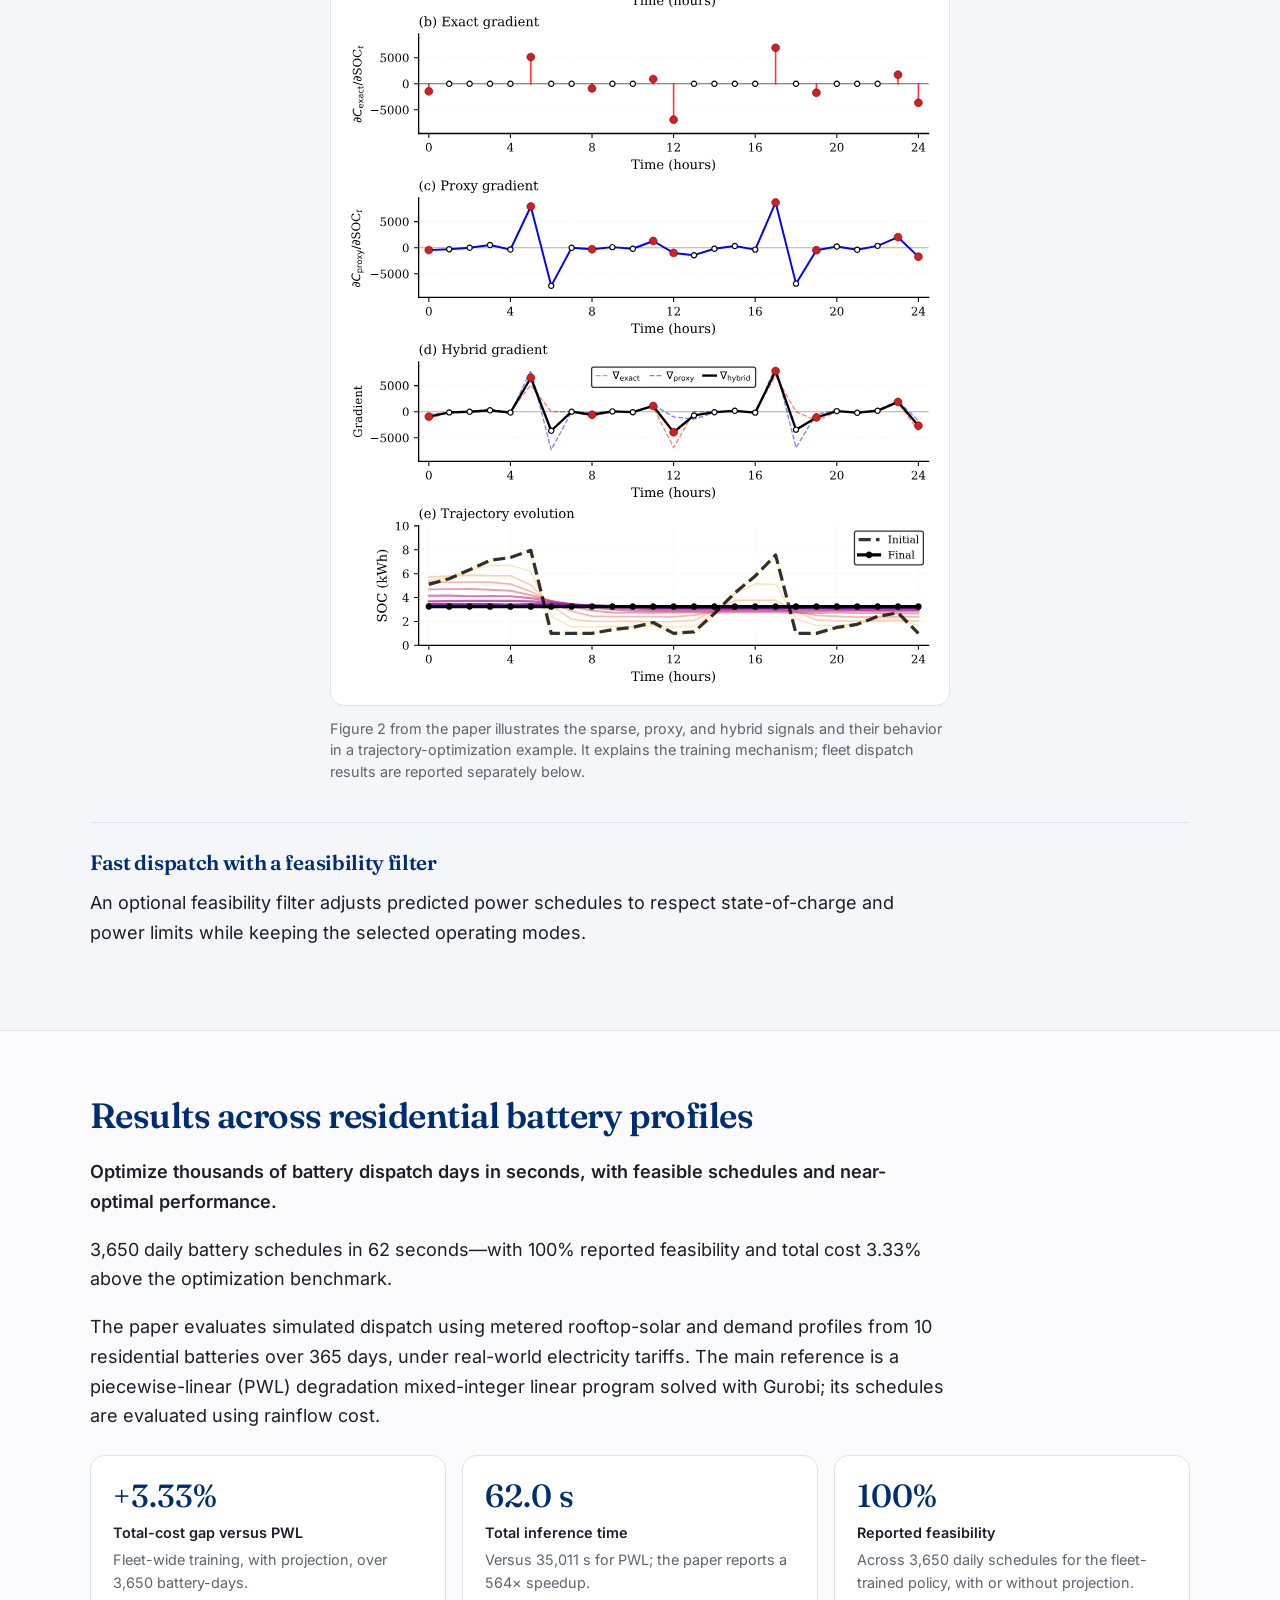
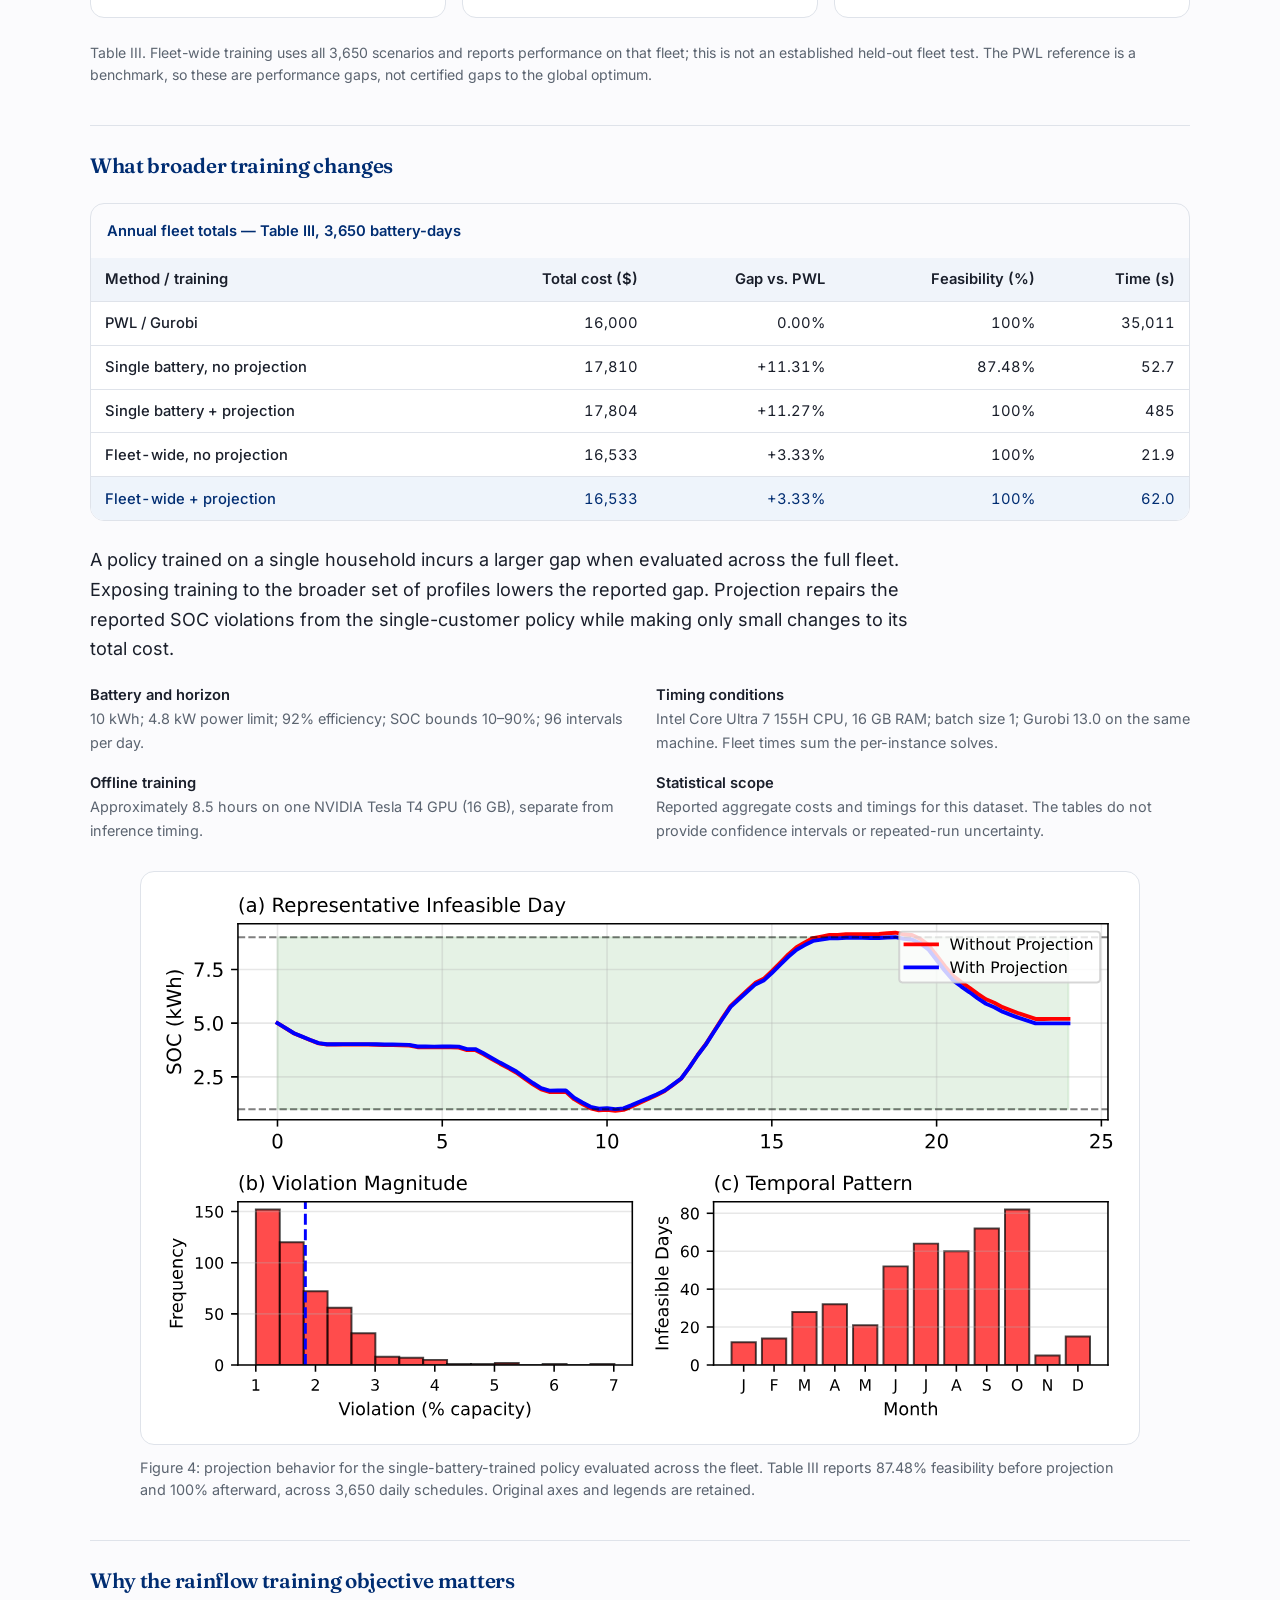
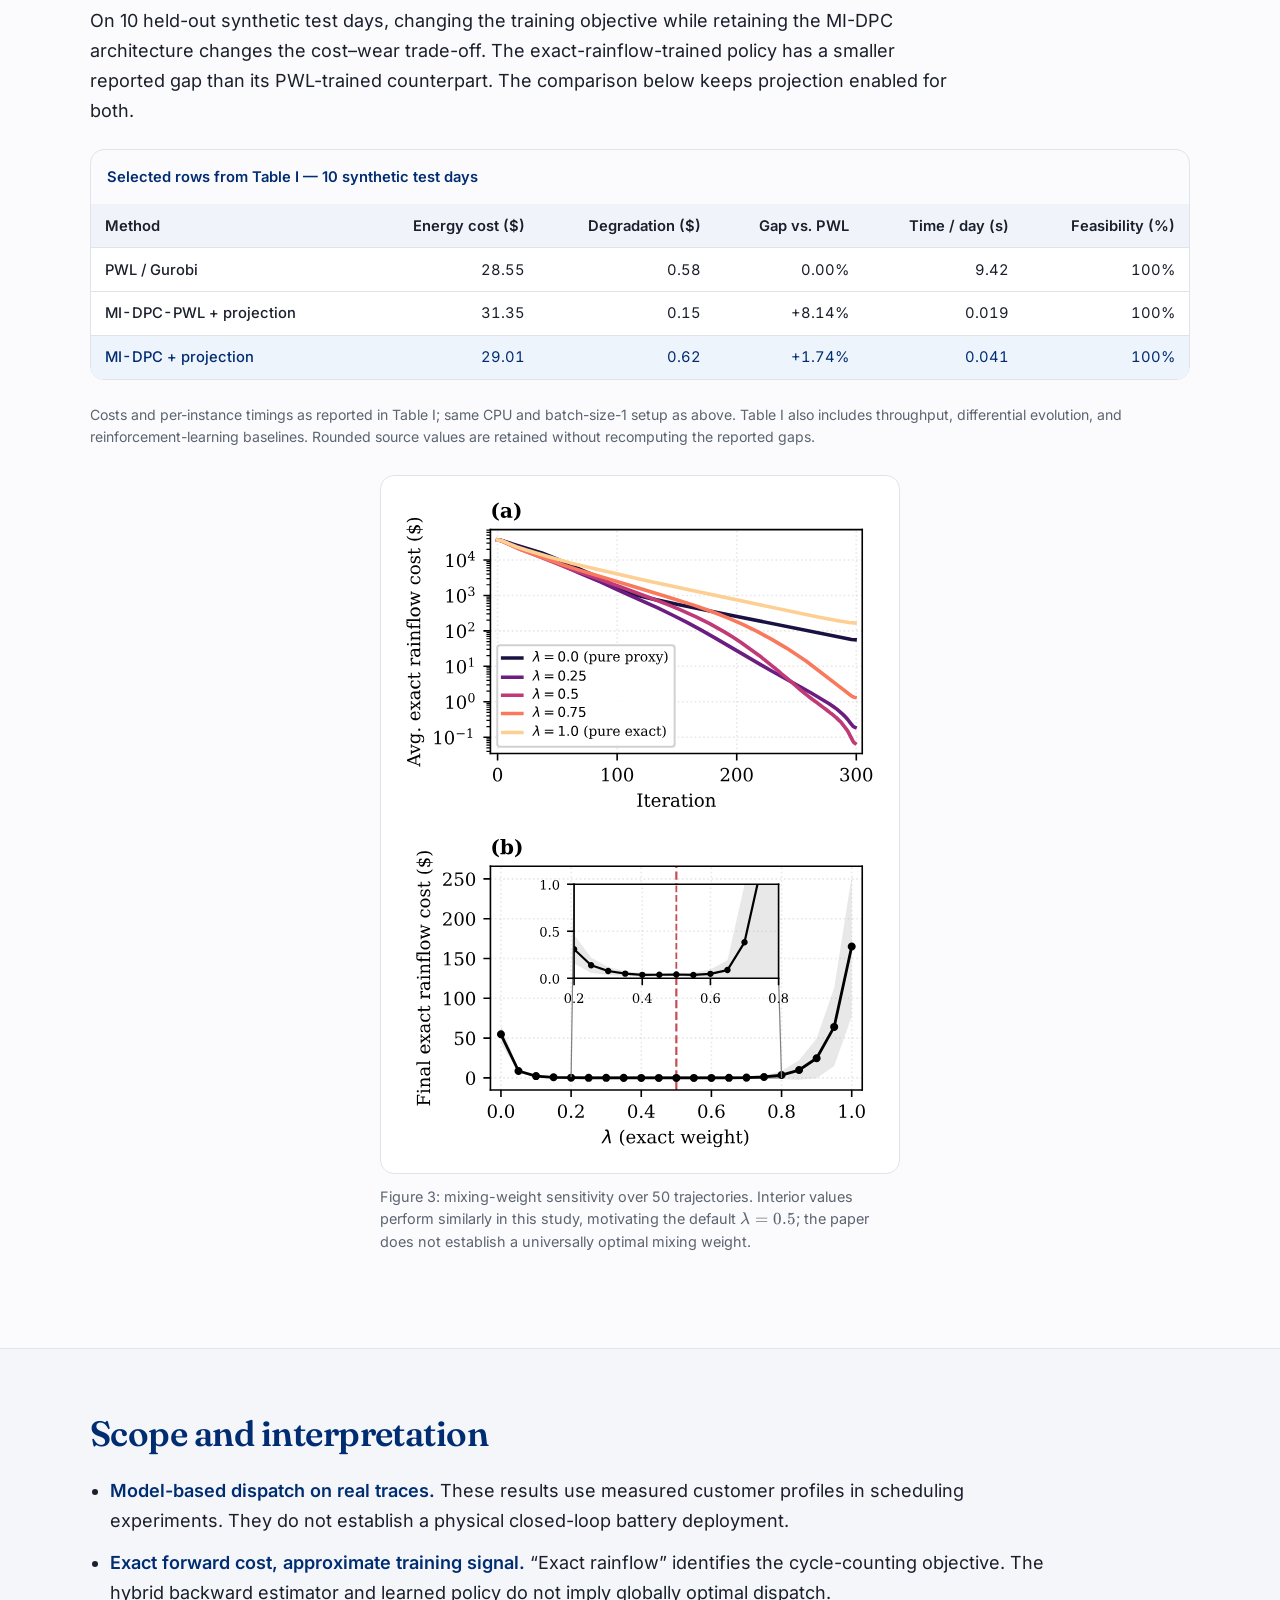
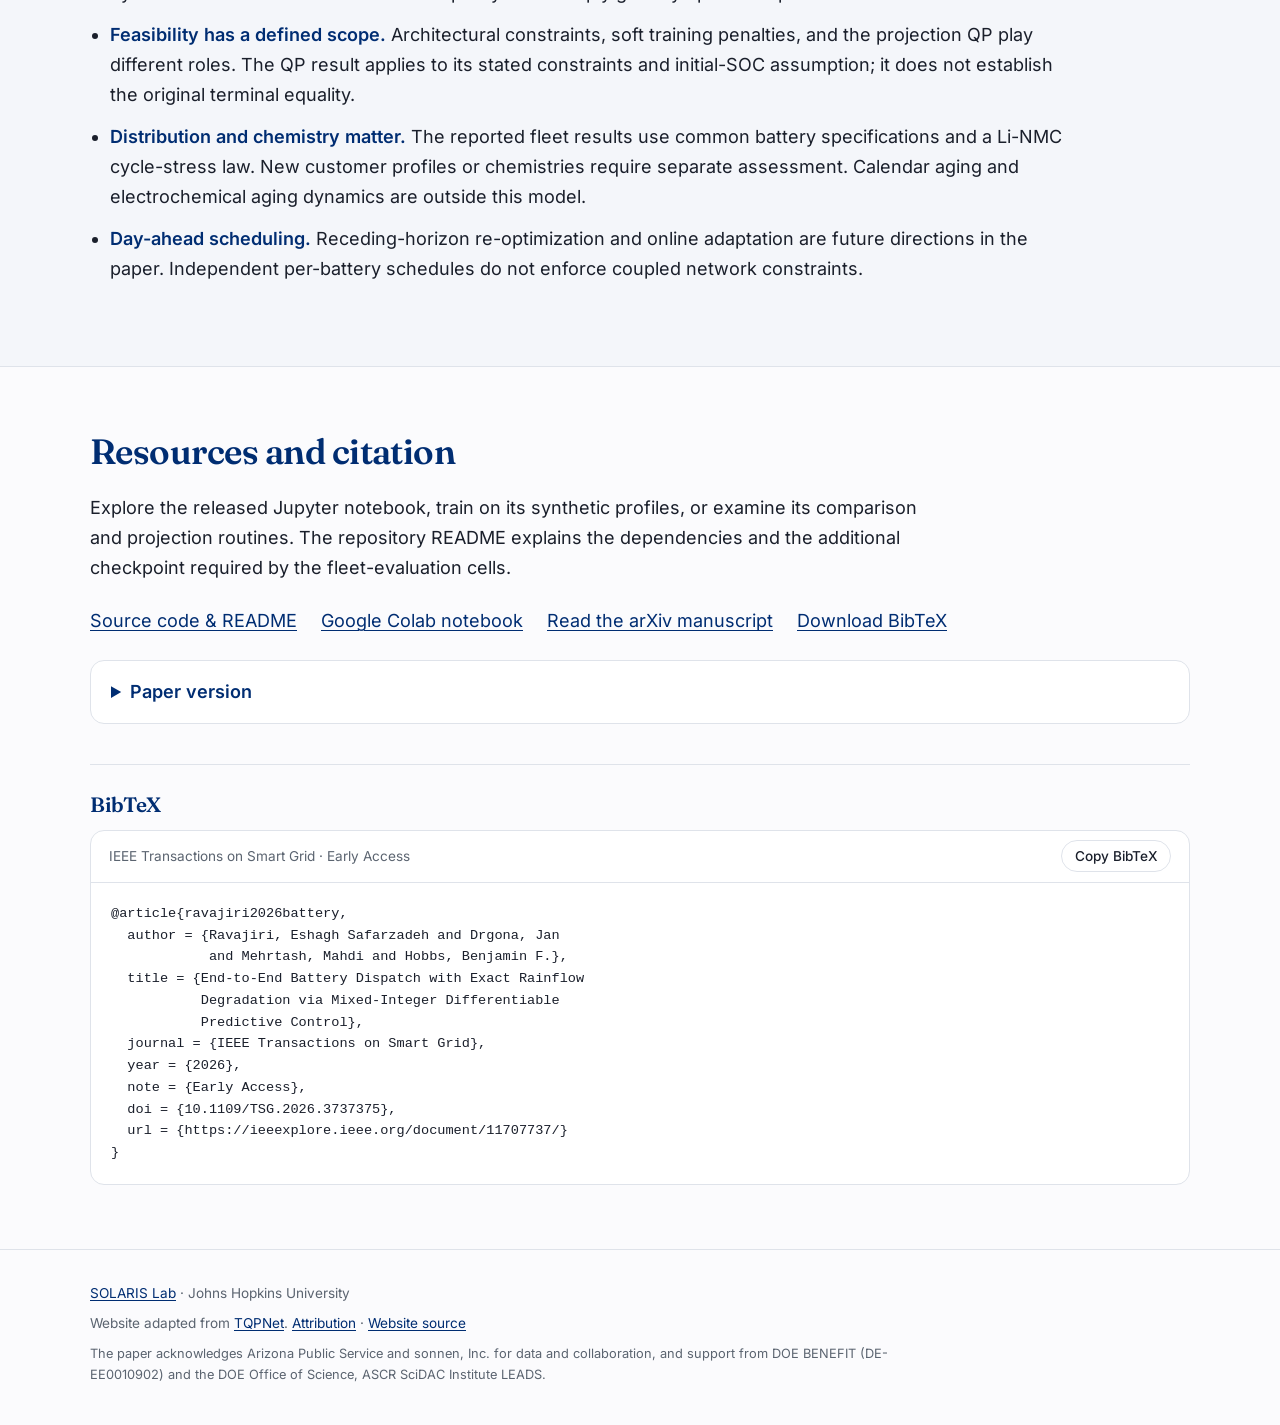
==== commit 7043170a: "Report battery schedule feasibility as percentages" ====
--- a/website/index.html
+++ b/website/index.html
@@ -135,25 +135,25 @@
     <div class="wrap">
       <h2 id="results-title">Results across residential battery profiles</h2>
       <p class="prose"><strong>Optimize thousands of battery dispatch days in seconds, with feasible schedules and near-optimal performance.</strong></p>
-      <p class="prose">3,650 daily battery schedules in 62 seconds—with every evaluated day reported feasible and total cost 3.33% above the optimization benchmark.</p>
+      <p class="prose">3,650 daily battery schedules in 62 seconds—with 100% reported feasibility and total cost 3.33% above the optimization benchmark.</p>
       <p class="prose">The paper evaluates simulated dispatch using metered rooftop-solar and demand profiles from 10 residential batteries over 365 days, under real-world electricity tariffs. The main reference is a piecewise-linear (PWL) degradation mixed-integer linear program solved with Gurobi; its schedules are evaluated using rainflow cost.</p>
       <div class="facts">
         <div class="card"><div class="fact-value">+3.33%</div><p><strong>Total-cost gap versus PWL</strong>Fleet-wide training, with projection, over 3,650 battery-days.</p></div>
         <div class="card"><div class="fact-value">62.0 s</div><p><strong>Total inference time</strong>Versus 35,011 s for PWL; the paper reports a 564× speedup.</p></div>
-        <div class="card"><div class="fact-value">3,650 / 3,650</div><p><strong>Days reported feasible</strong>Observed for the fleet-trained policy, with or without projection.</p></div>
+        <div class="card"><div class="fact-value">100%</div><p><strong>Reported feasibility</strong>Across 3,650 daily schedules for the fleet-trained policy, with or without projection.</p></div>
       </div>
       <p class="small">Table III. Fleet-wide training uses all 3,650 scenarios and reports performance on that fleet; this is not an established held-out fleet test. The PWL reference is a benchmark, so these are performance gaps, not certified gaps to the global optimum.</p>
       <h3 class="subsection">What broader training changes</h3>
       <div class="table-wrap" tabindex="0" role="region" aria-label="Fleet performance comparison, horizontally scrollable">
         <table>
           <caption>Annual fleet totals — Table III, 3,650 battery-days</caption>
-          <thead><tr><th scope="col">Method / training</th><th scope="col">Total cost ($)</th><th scope="col">Gap vs. PWL</th><th scope="col">Feasible days</th><th scope="col">Time (s)</th></tr></thead>
+          <thead><tr><th scope="col">Method / training</th><th scope="col">Total cost ($)</th><th scope="col">Gap vs. PWL</th><th scope="col">Feasibility (%)</th><th scope="col">Time (s)</th></tr></thead>
           <tbody>
-            <tr><th scope="row">PWL / Gurobi</th><td>16,000</td><td>0.00%</td><td>3,650</td><td>35,011</td></tr>
-            <tr><th scope="row">Single battery, no projection</th><td>17,810</td><td>+11.31%</td><td>3,193</td><td>52.7</td></tr>
-            <tr><th scope="row">Single battery + projection</th><td>17,804</td><td>+11.27%</td><td>3,650</td><td>485</td></tr>
-            <tr><th scope="row">Fleet-wide, no projection</th><td>16,533</td><td>+3.33%</td><td>3,650</td><td>21.9</td></tr>
-            <tr class="highlight"><th scope="row">Fleet-wide + projection</th><td>16,533</td><td>+3.33%</td><td>3,650</td><td>62.0</td></tr>
+            <tr><th scope="row">PWL / Gurobi</th><td>16,000</td><td>0.00%</td><td>100%</td><td>35,011</td></tr>
+            <tr><th scope="row">Single battery, no projection</th><td>17,810</td><td>+11.31%</td><td>87.48%</td><td>52.7</td></tr>
+            <tr><th scope="row">Single battery + projection</th><td>17,804</td><td>+11.27%</td><td>100%</td><td>485</td></tr>
+            <tr><th scope="row">Fleet-wide, no projection</th><td>16,533</td><td>+3.33%</td><td>100%</td><td>21.9</td></tr>
+            <tr class="highlight"><th scope="row">Fleet-wide + projection</th><td>16,533</td><td>+3.33%</td><td>100%</td><td>62.0</td></tr>
           </tbody>
         </table>
       </div>
@@ -166,18 +166,18 @@
       </dl>
       <figure class="figure figure-wide">
         <a href="static/figures/feasibility-projection.svg"><img src="static/figures/feasibility-projection.svg" loading="lazy" alt="Paper Figure 4: a summer-day SOC trajectory before and after projection, distribution of violations, and temporal pattern of violations." width="497" height="280"></a>
-        <figcaption>Figure 4: projection behavior for the single-battery-trained policy evaluated across the fleet. Table III reports 3,193 feasible days before projection and 3,650 afterward. Original axes and legends are retained.</figcaption>
+        <figcaption>Figure 4: projection behavior for the single-battery-trained policy evaluated across the fleet. Table III reports 87.48% feasibility before projection and 100% afterward, across 3,650 daily schedules. Original axes and legends are retained.</figcaption>
       </figure>
       <h3 class="subsection">Why the rainflow training objective matters</h3>
       <p class="prose">On 10 held-out synthetic test days, changing the training objective while retaining the MI-DPC architecture changes the cost–wear trade-off. The exact-rainflow-trained policy has a smaller reported gap than its PWL-trained counterpart. The comparison below keeps projection enabled for both.</p>
       <div class="table-wrap" tabindex="0" role="region" aria-label="Synthetic comparison, horizontally scrollable">
         <table>
           <caption>Selected rows from Table I — 10 synthetic test days</caption>
-          <thead><tr><th scope="col">Method</th><th scope="col">Energy cost ($)</th><th scope="col">Degradation ($)</th><th scope="col">Gap vs. PWL</th><th scope="col">Time / day (s)</th><th scope="col">Feasible</th></tr></thead>
+          <thead><tr><th scope="col">Method</th><th scope="col">Energy cost ($)</th><th scope="col">Degradation ($)</th><th scope="col">Gap vs. PWL</th><th scope="col">Time / day (s)</th><th scope="col">Feasibility (%)</th></tr></thead>
           <tbody>
-            <tr><th scope="row">PWL / Gurobi</th><td>28.55</td><td>0.58</td><td>0.00%</td><td>9.42</td><td>10/10</td></tr>
-            <tr><th scope="row">MI-DPC-PWL + projection</th><td>31.35</td><td>0.15</td><td>+8.14%</td><td>0.019</td><td>10/10</td></tr>
-            <tr class="highlight"><th scope="row">MI-DPC + projection</th><td>29.01</td><td>0.62</td><td>+1.74%</td><td>0.041</td><td>10/10</td></tr>
+            <tr><th scope="row">PWL / Gurobi</th><td>28.55</td><td>0.58</td><td>0.00%</td><td>9.42</td><td>100%</td></tr>
+            <tr><th scope="row">MI-DPC-PWL + projection</th><td>31.35</td><td>0.15</td><td>+8.14%</td><td>0.019</td><td>100%</td></tr>
+            <tr class="highlight"><th scope="row">MI-DPC + projection</th><td>29.01</td><td>0.62</td><td>+1.74%</td><td>0.041</td><td>100%</td></tr>
           </tbody>
         </table>
       </div>
